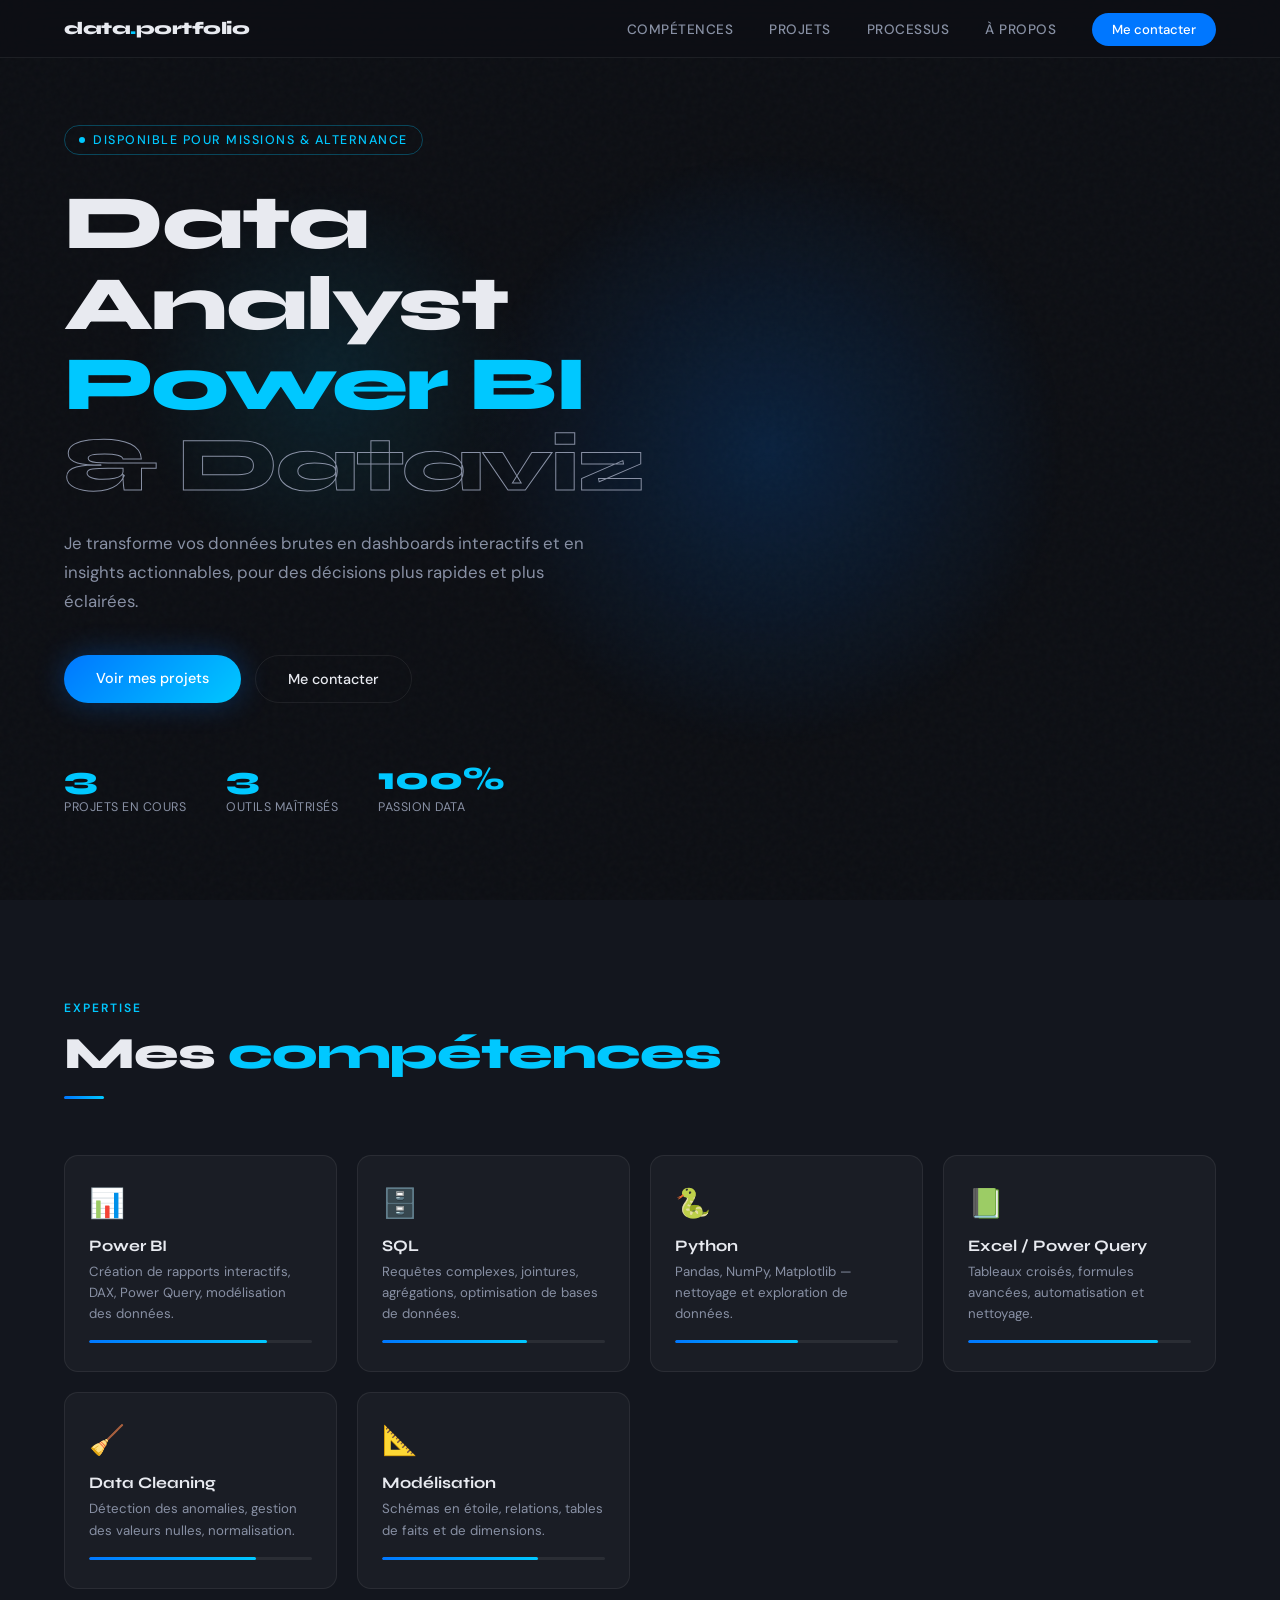
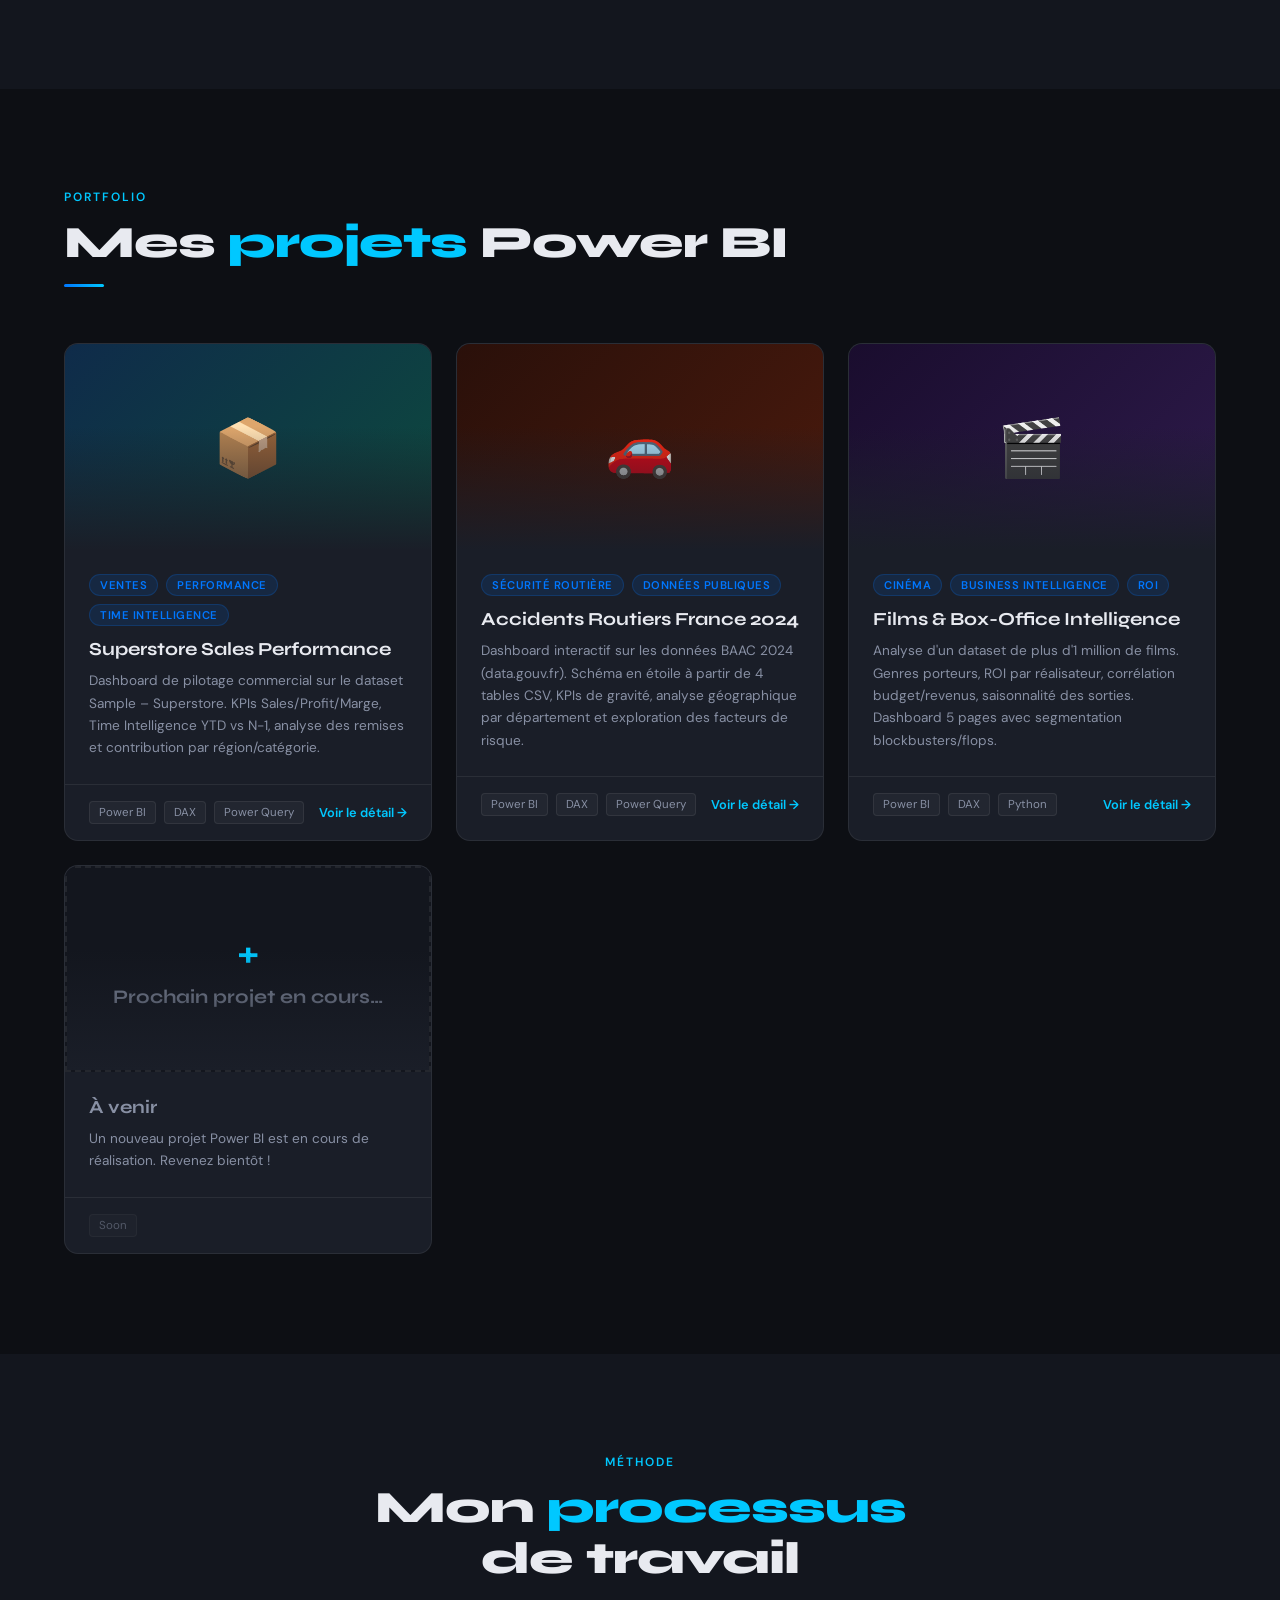
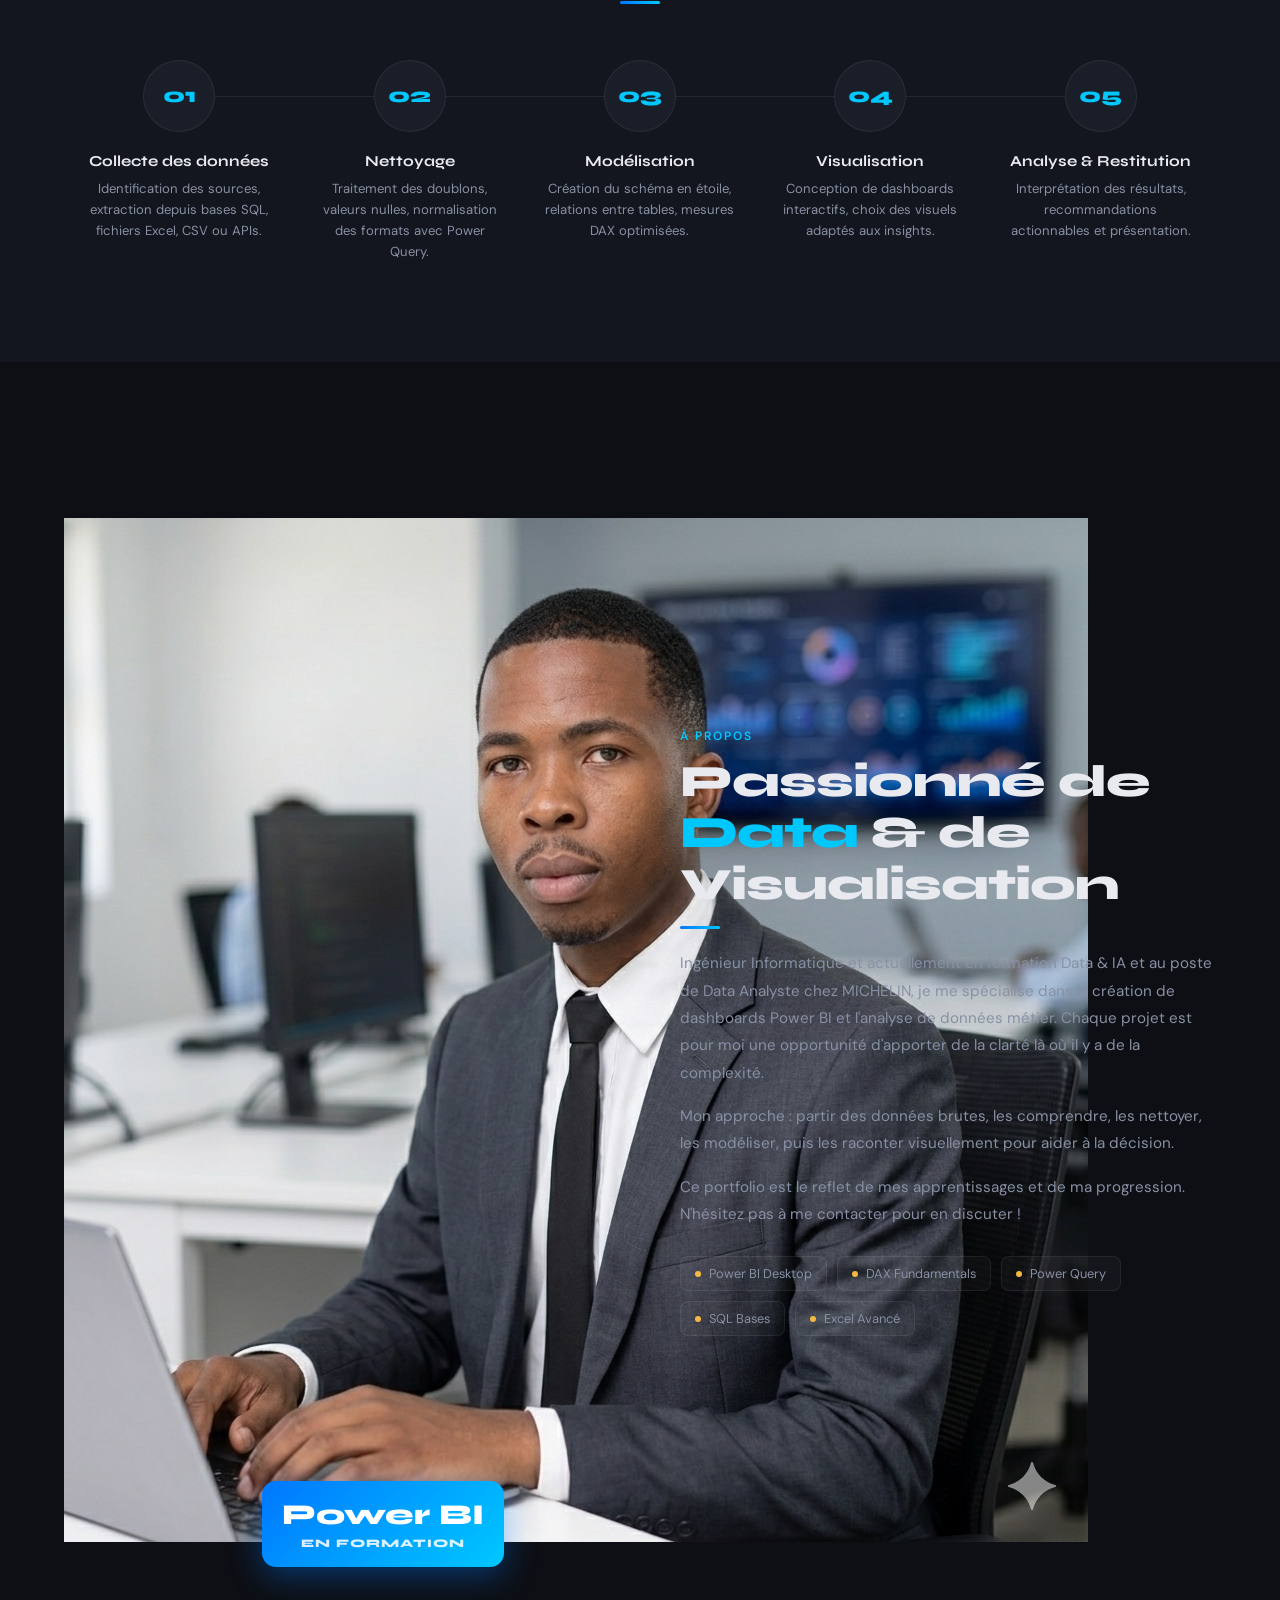
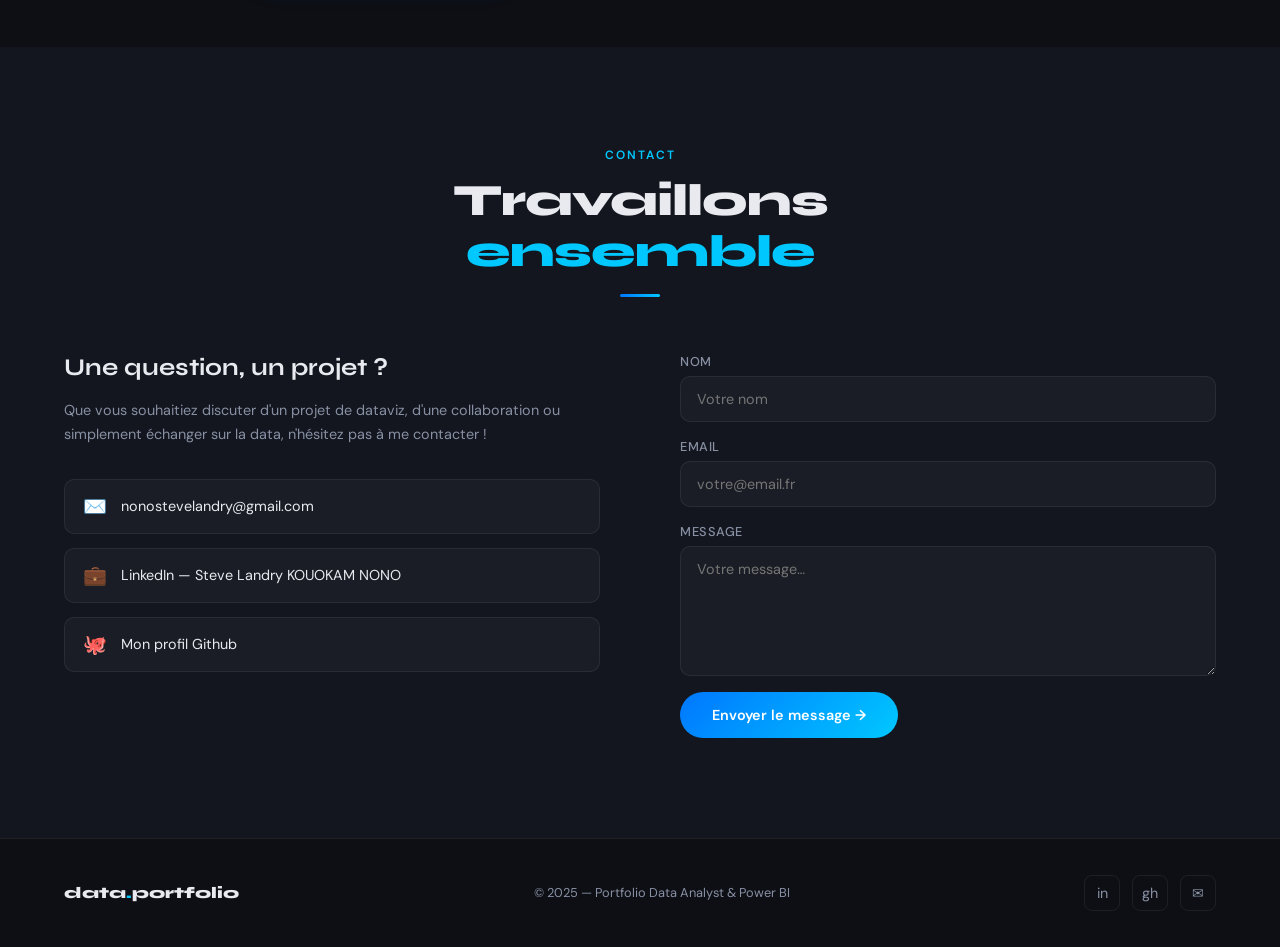
==== index.html @ d95bcf1c "Ajout d'une nouvelle image généré et modification du code pour insérer l'image" ====
<!DOCTYPE html>
<html lang="fr">
<head>
  <meta charset="UTF-8" />
  <meta name="viewport" content="width=device-width, initial-scale=1.0" />
  <title>Portfolio — Data Analyst & Power BI</title>
  <link href="https://fonts.googleapis.com/css2?family=Syne:wght@400;600;700;800&family=DM+Sans:ital,wght@0,300;0,400;0,500;1,300&display=swap" rel="stylesheet" />
  <style>
    :root {
      --bg:#0d0f14; --bg2:#13161e; --bg3:#1a1e28;
      --accent:#00c8ff; --accent2:#0077ff; --gold:#f5b942;
      --text:#e8eaf0; --muted:#8890a4;
      --border:rgba(255,255,255,0.07); --card-bg:rgba(255,255,255,0.03);
      --radius:14px; --font-head:'Syne',sans-serif; --font-body:'DM Sans',sans-serif;
    }
    *,*::before,*::after{box-sizing:border-box;margin:0;padding:0;}
    html{scroll-behavior:smooth;}
    body{font-family:var(--font-body);background:var(--bg);color:var(--text);min-height:100vh;overflow-x:hidden;}
    ::-webkit-scrollbar{width:6px;} ::-webkit-scrollbar-track{background:var(--bg);} ::-webkit-scrollbar-thumb{background:var(--accent2);border-radius:3px;}
    body::before{content:'';position:fixed;inset:0;z-index:0;background-image:url("data:image/svg+xml,%3Csvg viewBox='0 0 200 200' xmlns='http://www.w3.org/2000/svg'%3E%3Cfilter id='n'%3E%3CfeTurbulence type='fractalNoise' baseFrequency='0.85' numOctaves='4' stitchTiles='stitch'/%3E%3C/filter%3E%3Crect width='100%25' height='100%25' filter='url(%23n)' opacity='1'/%3E%3C/svg%3E");opacity:0.025;pointer-events:none;}

    nav{position:fixed;top:0;left:0;right:0;z-index:100;display:flex;align-items:center;justify-content:space-between;padding:18px 5vw;backdrop-filter:blur(20px);background:rgba(13,15,20,0.85);border-bottom:1px solid var(--border);}
    .nav-logo{font-family:var(--font-head);font-weight:800;font-size:1.1rem;letter-spacing:-0.5px;color:var(--text);text-decoration:none;}
    .nav-logo span{color:var(--accent);}
    .nav-links{display:flex;gap:36px;list-style:none;}
    .nav-links a{font-size:0.85rem;font-weight:500;letter-spacing:0.5px;color:var(--muted);text-decoration:none;text-transform:uppercase;transition:color .2s;position:relative;}
    .nav-links a::after{content:'';position:absolute;bottom:-4px;left:0;right:0;height:1px;background:var(--accent);transform:scaleX(0);transform-origin:left;transition:transform .25s;}
    .nav-links a:hover{color:var(--text);} .nav-links a:hover::after{transform:scaleX(1);}
    .nav-cta{background:var(--accent2);color:#fff !important;padding:8px 20px;border-radius:50px;font-size:0.82rem !important;font-weight:500 !important;text-transform:none !important;letter-spacing:0 !important;transition:opacity .2s !important;}
    .nav-cta:hover{opacity:0.85;} .nav-cta::after{display:none !important;}

    #accueil{min-height:100vh;display:flex;align-items:center;padding:100px 5vw 60px;position:relative;overflow:hidden;}
    .hero-glow{position:absolute;width:600px;height:600px;border-radius:50%;background:radial-gradient(circle,rgba(0,119,255,0.18) 0%,transparent 70%);top:50%;left:60%;transform:translate(-50%,-50%);pointer-events:none;}
    .hero-glow2{position:absolute;width:400px;height:400px;border-radius:50%;background:radial-gradient(circle,rgba(0,200,255,0.1) 0%,transparent 70%);top:20%;left:10%;pointer-events:none;}
    .hero-content{position:relative;z-index:1;max-width:680px;}
    .hero-tag{display:inline-flex;align-items:center;gap:8px;font-size:0.78rem;font-weight:500;letter-spacing:1.5px;text-transform:uppercase;color:var(--accent);border:1px solid rgba(0,200,255,0.3);padding:6px 14px;border-radius:50px;margin-bottom:28px;animation:fadeUp .6s ease both;}
    .hero-tag::before{content:'';width:6px;height:6px;background:var(--accent);border-radius:50%;animation:pulse 2s infinite;}
    @keyframes pulse{0%,100%{opacity:1;}50%{opacity:0.3;}}
    .hero-title{font-family:var(--font-head);font-size:clamp(2.8rem,6vw,5rem);font-weight:800;line-height:1.05;letter-spacing:-2px;animation:fadeUp .7s .1s ease both;}
    .hero-title .line2{color:var(--accent);}
    .hero-title .line3{-webkit-text-stroke:1px var(--muted);color:transparent;}
    .hero-sub{font-size:1.05rem;color:var(--muted);line-height:1.7;margin-top:24px;max-width:520px;animation:fadeUp .7s .2s ease both;}
    .hero-actions{display:flex;gap:14px;margin-top:40px;animation:fadeUp .7s .3s ease both;}
    .btn-primary{background:linear-gradient(135deg,var(--accent2),var(--accent));color:#fff;border:none;cursor:pointer;padding:14px 32px;border-radius:50px;font-family:var(--font-body);font-size:0.9rem;font-weight:500;text-decoration:none;transition:transform .2s,box-shadow .2s;box-shadow:0 0 30px rgba(0,119,255,0.3);}
    .btn-primary:hover{transform:translateY(-2px);box-shadow:0 0 40px rgba(0,119,255,0.5);}
    .btn-outline{border:1px solid var(--border);color:var(--text);padding:14px 32px;border-radius:50px;font-family:var(--font-body);font-size:0.9rem;font-weight:500;text-decoration:none;background:transparent;transition:border-color .2s,color .2s;}
    .btn-outline:hover{border-color:var(--accent);color:var(--accent);}
    .hero-stats{display:flex;gap:40px;margin-top:60px;animation:fadeUp .7s .4s ease both;}
    .stat-item{display:flex;flex-direction:column;}
    .stat-num{font-family:var(--font-head);font-size:2rem;font-weight:800;color:var(--accent);line-height:1;}
    .stat-label{font-size:0.78rem;color:var(--muted);margin-top:4px;text-transform:uppercase;letter-spacing:0.5px;}

    section{padding:100px 5vw;position:relative;z-index:1;}
    .section-label{font-size:0.75rem;font-weight:600;letter-spacing:2px;text-transform:uppercase;color:var(--accent);margin-bottom:12px;}
    .section-title{font-family:var(--font-head);font-size:clamp(1.8rem,3.5vw,2.8rem);font-weight:800;letter-spacing:-1px;line-height:1.15;}
    .section-title em{font-style:normal;color:var(--accent);}
    .section-sep{width:40px;height:3px;background:linear-gradient(to right,var(--accent2),var(--accent));border-radius:2px;margin-top:16px;}

    #competences{background:var(--bg2);}
    .skills-grid{display:grid;grid-template-columns:repeat(auto-fit,minmax(220px,1fr));gap:20px;margin-top:56px;}
    .skill-card{background:var(--card-bg);border:1px solid var(--border);border-radius:var(--radius);padding:28px 24px;transition:transform .25s,border-color .25s,box-shadow .25s;cursor:default;}
    .skill-card:hover{transform:translateY(-4px);border-color:rgba(0,200,255,0.3);box-shadow:0 8px 32px rgba(0,0,0,0.4);}
    .skill-icon{font-size:1.8rem;margin-bottom:14px;display:block;}
    .skill-name{font-family:var(--font-head);font-size:1rem;font-weight:700;margin-bottom:6px;}
    .skill-desc{font-size:0.83rem;color:var(--muted);line-height:1.6;}
    .skill-bar-wrap{height:3px;background:var(--border);border-radius:2px;margin-top:16px;overflow:hidden;}
    .skill-bar{height:100%;background:linear-gradient(to right,var(--accent2),var(--accent));border-radius:2px;}

    /* ── PROJETS ── */
    #projets{background:var(--bg);}
    .projects-header{display:flex;align-items:flex-end;justify-content:space-between;flex-wrap:wrap;gap:20px;margin-bottom:56px;}
    .projects-grid{display:grid;grid-template-columns:repeat(auto-fit,minmax(340px,1fr));gap:24px;}

    .project-card{background:var(--bg3);border:1px solid var(--border);border-radius:var(--radius);overflow:hidden;transition:transform .3s,box-shadow .3s,border-color .3s;text-decoration:none;color:var(--text);display:block;}
    .project-card:hover{transform:translateY(-6px);box-shadow:0 16px 48px rgba(0,0,0,0.5);border-color:rgba(0,200,255,0.25);}
    .project-thumb{aspect-ratio:16/9;display:flex;align-items:center;justify-content:center;font-size:3.5rem;position:relative;overflow:hidden;}
    .project-thumb::after{content:'';position:absolute;inset:0;background:linear-gradient(to bottom,transparent 40%,var(--bg3));}
    .project-thumb.ventes{background:linear-gradient(135deg,#0f2b4a,#0d4a3e);}
    .project-thumb.accidents{background:linear-gradient(135deg,#2a100a,#4a1a0d);}
    .project-thumb.films{background:linear-gradient(135deg,#1a0d2e,#2d1a4a);}
    .project-thumb.plus{background:var(--bg2);border:2px dashed var(--border);font-size:1.2rem;color:var(--muted);font-family:var(--font-head);font-weight:700;flex-direction:column;gap:8px;}
    .project-thumb.plus .plus-icon{font-size:2.5rem;color:var(--accent);}
    .project-body{padding:24px;}
    .project-tags{display:flex;gap:8px;flex-wrap:wrap;margin-bottom:12px;}
    .project-tag{font-size:0.7rem;font-weight:600;letter-spacing:0.5px;text-transform:uppercase;color:var(--accent2);background:rgba(0,119,255,0.12);border:1px solid rgba(0,119,255,0.2);padding:3px 10px;border-radius:50px;}
    .project-title{font-family:var(--font-head);font-size:1.15rem;font-weight:700;margin-bottom:10px;}
    .project-desc{font-size:0.85rem;color:var(--muted);line-height:1.65;}
    .project-footer{display:flex;align-items:center;justify-content:space-between;padding:16px 24px;border-top:1px solid var(--border);}
    .project-tools{display:flex;gap:8px;}
    .project-tool{font-size:0.72rem;color:var(--muted);background:rgba(255,255,255,0.04);border:1px solid var(--border);padding:3px 9px;border-radius:4px;}
    .project-cta{display:flex;align-items:center;gap:6px;font-size:0.8rem;font-weight:600;color:var(--accent);transition:gap .2s;}
    .project-card:hover .project-cta{gap:10px;}

    #processus{background:var(--bg2);}
    .process-steps{display:grid;grid-template-columns:repeat(auto-fit,minmax(200px,1fr));gap:0;margin-top:56px;position:relative;}
    .process-steps::before{content:'';position:absolute;top:36px;left:10%;right:10%;height:1px;background:var(--border);z-index:0;}
    .step{display:flex;flex-direction:column;align-items:center;text-align:center;padding:0 20px;position:relative;z-index:1;}
    .step-num{width:72px;height:72px;border-radius:50%;background:var(--bg3);border:1px solid var(--border);display:flex;align-items:center;justify-content:center;font-family:var(--font-head);font-size:1.3rem;font-weight:800;color:var(--accent);margin-bottom:20px;transition:background .3s,border-color .3s;}
    .step:hover .step-num{background:linear-gradient(135deg,var(--accent2),var(--accent));color:#fff;border-color:transparent;}
    .step-title{font-family:var(--font-head);font-size:0.95rem;font-weight:700;margin-bottom:8px;}
    .step-desc{font-size:0.82rem;color:var(--muted);line-height:1.6;}

    #apropos{background:var(--bg);}
    .about-grid{display:grid;grid-template-columns:1fr 1fr;gap:80px;align-items:center;margin-top:56px;}
    .about-visual{position:relative;aspect-ratio:1;max-width:420px;}
    .about-img-placeholder{width:100%;height:100%;border-radius:var(--radius);background:var(--bg3);border:1px solid var(--border);display:flex;align-items:center;justify-content:center;font-size:5rem;}
    .about-badge{position:absolute;bottom:-20px;right:-20px;background:linear-gradient(135deg,var(--accent2),var(--accent));border-radius:var(--radius);padding:16px 20px;font-family:var(--font-head);font-weight:800;text-align:center;color:#fff;box-shadow:0 8px 32px rgba(0,119,255,0.4);}
    .about-badge .big{font-size:1.8rem;display:block;}
    .about-badge .small{font-size:0.72rem;text-transform:uppercase;letter-spacing:1px;opacity:0.85;}
    .about-text p{color:var(--muted);font-size:0.95rem;line-height:1.8;margin-bottom:16px;}
    .about-text p:first-child{color:var(--text);}
    .certs{display:flex;flex-wrap:wrap;gap:10px;margin-top:28px;}
    .cert{display:flex;align-items:center;gap:8px;background:var(--card-bg);border:1px solid var(--border);border-radius:8px;padding:8px 14px;font-size:0.8rem;color:var(--muted);}
    .cert-dot{width:6px;height:6px;background:var(--gold);border-radius:50%;flex-shrink:0;}

    #contact{background:var(--bg2);}
    .contact-wrap{display:grid;grid-template-columns:1fr 1fr;gap:80px;margin-top:56px;align-items:start;}
    .contact-info h3{font-family:var(--font-head);font-size:1.5rem;font-weight:700;margin-bottom:16px;}
    .contact-info p{color:var(--muted);font-size:0.9rem;line-height:1.7;margin-bottom:32px;}
    .contact-links{display:flex;flex-direction:column;gap:14px;}
    .contact-link{display:flex;align-items:center;gap:14px;color:var(--text);text-decoration:none;font-size:0.9rem;padding:14px 18px;border:1px solid var(--border);border-radius:10px;background:var(--card-bg);transition:border-color .2s,color .2s;}
    .contact-link:hover{border-color:var(--accent);color:var(--accent);}
    .contact-link-icon{font-size:1.2rem;}
    .contact-form{display:flex;flex-direction:column;gap:16px;}
    .form-group{display:flex;flex-direction:column;gap:6px;}
    .form-label{font-size:0.8rem;font-weight:500;color:var(--muted);text-transform:uppercase;letter-spacing:0.5px;}
    .form-input,.form-textarea{background:var(--card-bg);border:1px solid var(--border);border-radius:10px;padding:13px 16px;color:var(--text);font-family:var(--font-body);font-size:0.9rem;transition:border-color .2s;outline:none;}
    .form-input:focus,.form-textarea:focus{border-color:var(--accent);}
    .form-textarea{resize:vertical;min-height:130px;}
    .form-submit{background:linear-gradient(135deg,var(--accent2),var(--accent));color:#fff;border:none;cursor:pointer;padding:14px 32px;border-radius:50px;font-family:var(--font-body);font-size:0.9rem;font-weight:600;transition:opacity .2s,transform .2s;align-self:flex-start;}
    .form-submit:hover{opacity:0.85;transform:translateY(-2px);}

    footer{background:var(--bg);border-top:1px solid var(--border);padding:36px 5vw;display:flex;align-items:center;justify-content:space-between;flex-wrap:wrap;gap:16px;position:relative;z-index:1;}
    .footer-logo{font-family:var(--font-head);font-weight:800;font-size:1rem;color:var(--text);text-decoration:none;}
    .footer-logo span{color:var(--accent);}
    .footer-copy{font-size:0.8rem;color:var(--muted);}
    .footer-socials{display:flex;gap:12px;}
    .social-btn{width:36px;height:36px;border:1px solid var(--border);border-radius:8px;display:flex;align-items:center;justify-content:center;font-size:0.9rem;text-decoration:none;color:var(--muted);transition:border-color .2s,color .2s;}
    .social-btn:hover{border-color:var(--accent);color:var(--accent);}

    @keyframes fadeUp{from{opacity:0;transform:translateY(24px);}to{opacity:1;transform:translateY(0);}}
    .fade-up{opacity:0;transform:translateY(30px);transition:opacity .6s ease,transform .6s ease;}
    .fade-up.visible{opacity:1;transform:translateY(0);}

    @media(max-width:768px){.nav-links{display:none;}.about-grid,.contact-wrap{grid-template-columns:1fr;gap:40px;}.about-badge{bottom:-16px;right:0;}.hero-stats{gap:24px;}.process-steps::before{display:none;}}
  </style>
</head>
<body>

  <nav>
    <a href="#accueil" class="nav-logo">data<span>.</span>portfolio</a>
    <ul class="nav-links">
      <li><a href="#competences">Compétences</a></li>
      <li><a href="#projets">Projets</a></li>
      <li><a href="#processus">Processus</a></li>
      <li><a href="#apropos">À propos</a></li>
      <li><a href="#contact" class="nav-cta">Me contacter</a></li>
    </ul>
  </nav>

  <!-- HERO -->
  <section id="accueil">
    <div class="hero-glow"></div>
    <div class="hero-glow2"></div>
    <div class="hero-content">
      <div class="hero-tag">Disponible pour missions & alternance</div>
      <h1 class="hero-title">
        Data Analyst<br>
        <span class="line2">Power BI</span><br>
        <span class="line3">&amp; Dataviz</span>
      </h1>
      <p class="hero-sub">Je transforme vos données brutes en dashboards interactifs et en insights actionnables, pour des décisions plus rapides et plus éclairées.</p>
      <div class="hero-actions">
        <a href="#projets" class="btn-primary">Voir mes projets</a>
        <a href="#contact" class="btn-outline">Me contacter</a>
      </div>
      <div class="hero-stats">
        <div class="stat-item"><span class="stat-num">3</span><span class="stat-label">Projets en cours</span></div>
        <div class="stat-item"><span class="stat-num">3</span><span class="stat-label">Outils maîtrisés</span></div>
        <div class="stat-item"><span class="stat-num">100%</span><span class="stat-label">Passion data</span></div>
      </div>
    </div>
  </section>

  <!-- COMPÉTENCES -->
  <section id="competences">
    <div class="section-label">Expertise</div>
    <h2 class="section-title">Mes <em>compétences</em></h2>
    <div class="section-sep"></div>
    <div class="skills-grid">
      <div class="skill-card fade-up"><span class="skill-icon">📊</span><div class="skill-name">Power BI</div><p class="skill-desc">Création de rapports interactifs, DAX, Power Query, modélisation des données.</p><div class="skill-bar-wrap"><div class="skill-bar" style="width:80%"></div></div></div>
      <div class="skill-card fade-up"><span class="skill-icon">🗄️</span><div class="skill-name">SQL</div><p class="skill-desc">Requêtes complexes, jointures, agrégations, optimisation de bases de données.</p><div class="skill-bar-wrap"><div class="skill-bar" style="width:65%"></div></div></div>
      <div class="skill-card fade-up"><span class="skill-icon">🐍</span><div class="skill-name">Python</div><p class="skill-desc">Pandas, NumPy, Matplotlib — nettoyage et exploration de données.</p><div class="skill-bar-wrap"><div class="skill-bar" style="width:55%"></div></div></div>
      <div class="skill-card fade-up"><span class="skill-icon">📗</span><div class="skill-name">Excel / Power Query</div><p class="skill-desc">Tableaux croisés, formules avancées, automatisation et nettoyage.</p><div class="skill-bar-wrap"><div class="skill-bar" style="width:85%"></div></div></div>
      <div class="skill-card fade-up"><span class="skill-icon">🧹</span><div class="skill-name">Data Cleaning</div><p class="skill-desc">Détection des anomalies, gestion des valeurs nulles, normalisation.</p><div class="skill-bar-wrap"><div class="skill-bar" style="width:75%"></div></div></div>
      <div class="skill-card fade-up"><span class="skill-icon">📐</span><div class="skill-name">Modélisation</div><p class="skill-desc">Schémas en étoile, relations, tables de faits et de dimensions.</p><div class="skill-bar-wrap"><div class="skill-bar" style="width:70%"></div></div></div>
    </div>
  </section>

  <!-- PROJETS -->
  <section id="projets">
    <div class="projects-header">
      <div>
        <div class="section-label">Portfolio</div>
        <h2 class="section-title">Mes <em>projets</em> Power BI</h2>
        <div class="section-sep"></div>
      </div>
    </div>
    <div class="projects-grid">

      <!-- Projet 1 — Superstore -->
      <a href="projet-superstore.html" class="project-card fade-up">
        <div class="project-thumb ventes">📦</div>
        <div class="project-body">
          <div class="project-tags"><span class="project-tag">Ventes</span><span class="project-tag">Performance</span><span class="project-tag">Time Intelligence</span></div>
          <div class="project-title">Superstore Sales Performance</div>
          <p class="project-desc">Dashboard de pilotage commercial sur le dataset Sample – Superstore. KPIs Sales/Profit/Marge, Time Intelligence YTD vs N-1, analyse des remises et contribution par région/catégorie.</p>
        </div>
        <div class="project-footer">
          <div class="project-tools"><span class="project-tool">Power BI</span><span class="project-tool">DAX</span><span class="project-tool">Power Query</span></div>
          <span class="project-cta">Voir le détail →</span>
        </div>
      </a>

      <!-- Projet 2 — Accidents -->
      <a href="projet-accidents.html" class="project-card fade-up">
        <div class="project-thumb accidents">🚗</div>
        <div class="project-body">
          <div class="project-tags"><span class="project-tag">Sécurité Routière</span><span class="project-tag">Données Publiques</span></div>
          <div class="project-title">Accidents Routiers France 2024</div>
          <p class="project-desc">Dashboard interactif sur les données BAAC 2024 (data.gouv.fr). Schéma en étoile à partir de 4 tables CSV, KPIs de gravité, analyse géographique par département et exploration des facteurs de risque.</p>
        </div>
        <div class="project-footer">
          <div class="project-tools"><span class="project-tool">Power BI</span><span class="project-tool">DAX</span><span class="project-tool">Power Query</span></div>
          <span class="project-cta">Voir le détail →</span>
        </div>
      </a>

      <!-- Projet 3 — Films -->
      <a href="projet-films.html" class="project-card fade-up">
        <div class="project-thumb films">🎬</div>
        <div class="project-body">
          <div class="project-tags"><span class="project-tag">Cinéma</span><span class="project-tag">Business Intelligence</span><span class="project-tag">ROI</span></div>
          <div class="project-title">Films & Box-Office Intelligence</div>
          <p class="project-desc">Analyse d'un dataset de plus d'1 million de films. Genres porteurs, ROI par réalisateur, corrélation budget/revenus, saisonnalité des sorties. Dashboard 5 pages avec segmentation blockbusters/flops.</p>
        </div>
        <div class="project-footer">
          <div class="project-tools"><span class="project-tool">Power BI</span><span class="project-tool">DAX</span><span class="project-tool">Python</span></div>
          <span class="project-cta">Voir le détail →</span>
        </div>
      </a>

      <!-- Placeholder -->
      <div class="project-card fade-up" style="cursor:default;pointer-events:none;">
        <div class="project-thumb plus"><span class="plus-icon">+</span>Prochain projet en cours…</div>
        <div class="project-body">
          <div class="project-title" style="color:var(--muted)">À venir</div>
          <p class="project-desc">Un nouveau projet Power BI est en cours de réalisation. Revenez bientôt !</p>
        </div>
        <div class="project-footer">
          <div class="project-tools"><span class="project-tool" style="opacity:.5">Soon</span></div>
        </div>
      </div>

    </div>
  </section>

  <!-- PROCESSUS -->
  <section id="processus">
    <div style="text-align:center;max-width:600px;margin:0 auto;">
      <div class="section-label">Méthode</div>
      <h2 class="section-title">Mon <em>processus</em> de travail</h2>
      <div class="section-sep" style="margin:16px auto 0;"></div>
    </div>
    <div class="process-steps">
      <div class="step fade-up"><div class="step-num">01</div><div class="step-title">Collecte des données</div><p class="step-desc">Identification des sources, extraction depuis bases SQL, fichiers Excel, CSV ou APIs.</p></div>
      <div class="step fade-up"><div class="step-num">02</div><div class="step-title">Nettoyage</div><p class="step-desc">Traitement des doublons, valeurs nulles, normalisation des formats avec Power Query.</p></div>
      <div class="step fade-up"><div class="step-num">03</div><div class="step-title">Modélisation</div><p class="step-desc">Création du schéma en étoile, relations entre tables, mesures DAX optimisées.</p></div>
      <div class="step fade-up"><div class="step-num">04</div><div class="step-title">Visualisation</div><p class="step-desc">Conception de dashboards interactifs, choix des visuels adaptés aux insights.</p></div>
      <div class="step fade-up"><div class="step-num">05</div><div class="step-title">Analyse & Restitution</div><p class="step-desc">Interprétation des résultats, recommandations actionnables et présentation.</p></div>
    </div>
  </section>

  <!-- À PROPOS -->
  <section id="apropos">
    <div class="about-grid">
      <div class="about-visual fade-up">
        <!--div class="about-img-placeholder">🧑‍💻</div-->
        <img src="Gemini_Generated_Image_r4et1zr4et1zr4et.png">
        <div class="about-badge"><span class="big">Power BI</span><span class="small">En formation</span></div>
      </div>
      <div class="about-text fade-up">
        <div class="section-label">À propos</div>
        <h2 class="section-title">Passionné de <em>Data</em> &amp; de Visualisation</h2>
        <div class="section-sep"></div>
        <br>
        <p>Ingénieur Informatique et actuellement en formation Data & IA et au poste de Data Analyste chez MICHELIN, je me spécialise dans la création de dashboards Power BI et l'analyse de données métier. Chaque projet est pour moi une opportunité d'apporter de la clarté là où il y a de la complexité.</p>
        <p>Mon approche : partir des données brutes, les comprendre, les nettoyer, les modéliser, puis les raconter visuellement pour aider à la décision.</p>
        <p>Ce portfolio est le reflet de mes apprentissages et de ma progression. N'hésitez pas à me contacter pour en discuter !</p>
        <div class="certs">
          <div class="cert"><span class="cert-dot"></span>Power BI Desktop</div>
          <div class="cert"><span class="cert-dot"></span>DAX Fundamentals</div>
          <div class="cert"><span class="cert-dot"></span>Power Query</div>
          <div class="cert"><span class="cert-dot"></span>SQL Bases</div>
          <div class="cert"><span class="cert-dot"></span>Excel Avancé</div>
        </div>
      </div>
    </div>
  </section>

  <!-- CONTACT -->
  <section id="contact">
    <div style="text-align:center;max-width:560px;margin:0 auto 0;">
      <div class="section-label">Contact</div>
      <h2 class="section-title">Travaillons <em>ensemble</em></h2>
      <div class="section-sep" style="margin:16px auto 0;"></div>
    </div>
    <div class="contact-wrap">
      <div class="contact-info fade-up">
        <h3>Une question, un projet ?</h3>
        <p>Que vous souhaitiez discuter d'un projet de dataviz, d'une collaboration ou simplement échanger sur la data, n'hésitez pas à me contacter !</p>
        <div class="contact-links">
          <a href="mailto:nonostevelandry@gmail.com" class="contact-link"><span class="contact-link-icon">✉️</span>nonostevelandry@gmail.com</a>
          <a href="https://www.linkedin.com/in/steve-landry-kouokam-nono-18b175291/" target="_blank" class="contact-link"><span class="contact-link-icon">💼</span>LinkedIn — Steve Landry KOUOKAM NONO</a>
          <a href="https://github.com/Steve-Landry-NONO" target="_blank" class="contact-link"><span class="contact-link-icon">🐙</span>Mon profil Github</a>
        </div>
      </div>
      <div class="fade-up">
        <form class="contact-form" onsubmit="handleSubmit(event)">
          <div class="form-group"><label class="form-label">Nom</label><input class="form-input" type="text" placeholder="Votre nom" required /></div>
          <div class="form-group"><label class="form-label">Email</label><input class="form-input" type="email" placeholder="votre@email.fr" required /></div>
          <div class="form-group"><label class="form-label">Message</label><textarea class="form-textarea" placeholder="Votre message…" required></textarea></div>
          <button type="submit" class="form-submit">Envoyer le message →</button>
        </form>
      </div>
    </div>
  </section>

  <footer>
    <a href="#accueil" class="footer-logo">data<span>.</span>portfolio</a>
    <p class="footer-copy">© 2025 — Portfolio Data Analyst & Power BI</p>
    <div class="footer-socials">
      <a href="https://www.linkedin.com/in/steve-landry-kouokam-nono-18b175291/" target="_blank" class="social-btn">in</a>
      <a href="https://github.com/Steve-Landry-NONO" target="_blank" class="social-btn">gh</a>
      <a href="mailto:nonostevelandry@gmail.com" class="social-btn">✉</a>
    </div>
  </footer>

  <script>
    const fadeEls = document.querySelectorAll('.fade-up');
    const observer = new IntersectionObserver((entries) => {
      entries.forEach((e,i) => { if(e.isIntersecting){ setTimeout(()=>e.target.classList.add('visible'),i*80); observer.unobserve(e.target); } });
    }, {threshold:0.12});
    fadeEls.forEach(el => observer.observe(el));

    function handleSubmit(e) {
      e.preventDefault();
      const btn = e.target.querySelector('.form-submit');
      btn.textContent = 'Message envoyé ✓';
      btn.style.background = 'linear-gradient(135deg,#0d7a4a,#0fa86a)';
      setTimeout(() => { btn.textContent = 'Envoyer le message →'; btn.style.background = ''; e.target.reset(); }, 3000);
    }

    const sections = document.querySelectorAll('section[id]');
    const links = document.querySelectorAll('.nav-links a');
    window.addEventListener('scroll', () => {
      let current = '';
      sections.forEach(s => { if(window.scrollY >= s.offsetTop - 120) current = s.id; });
      links.forEach(a => { a.style.color = a.getAttribute('href') === `#${current}` ? 'var(--text)' : ''; });
    });
  </script>
</body>
</html>
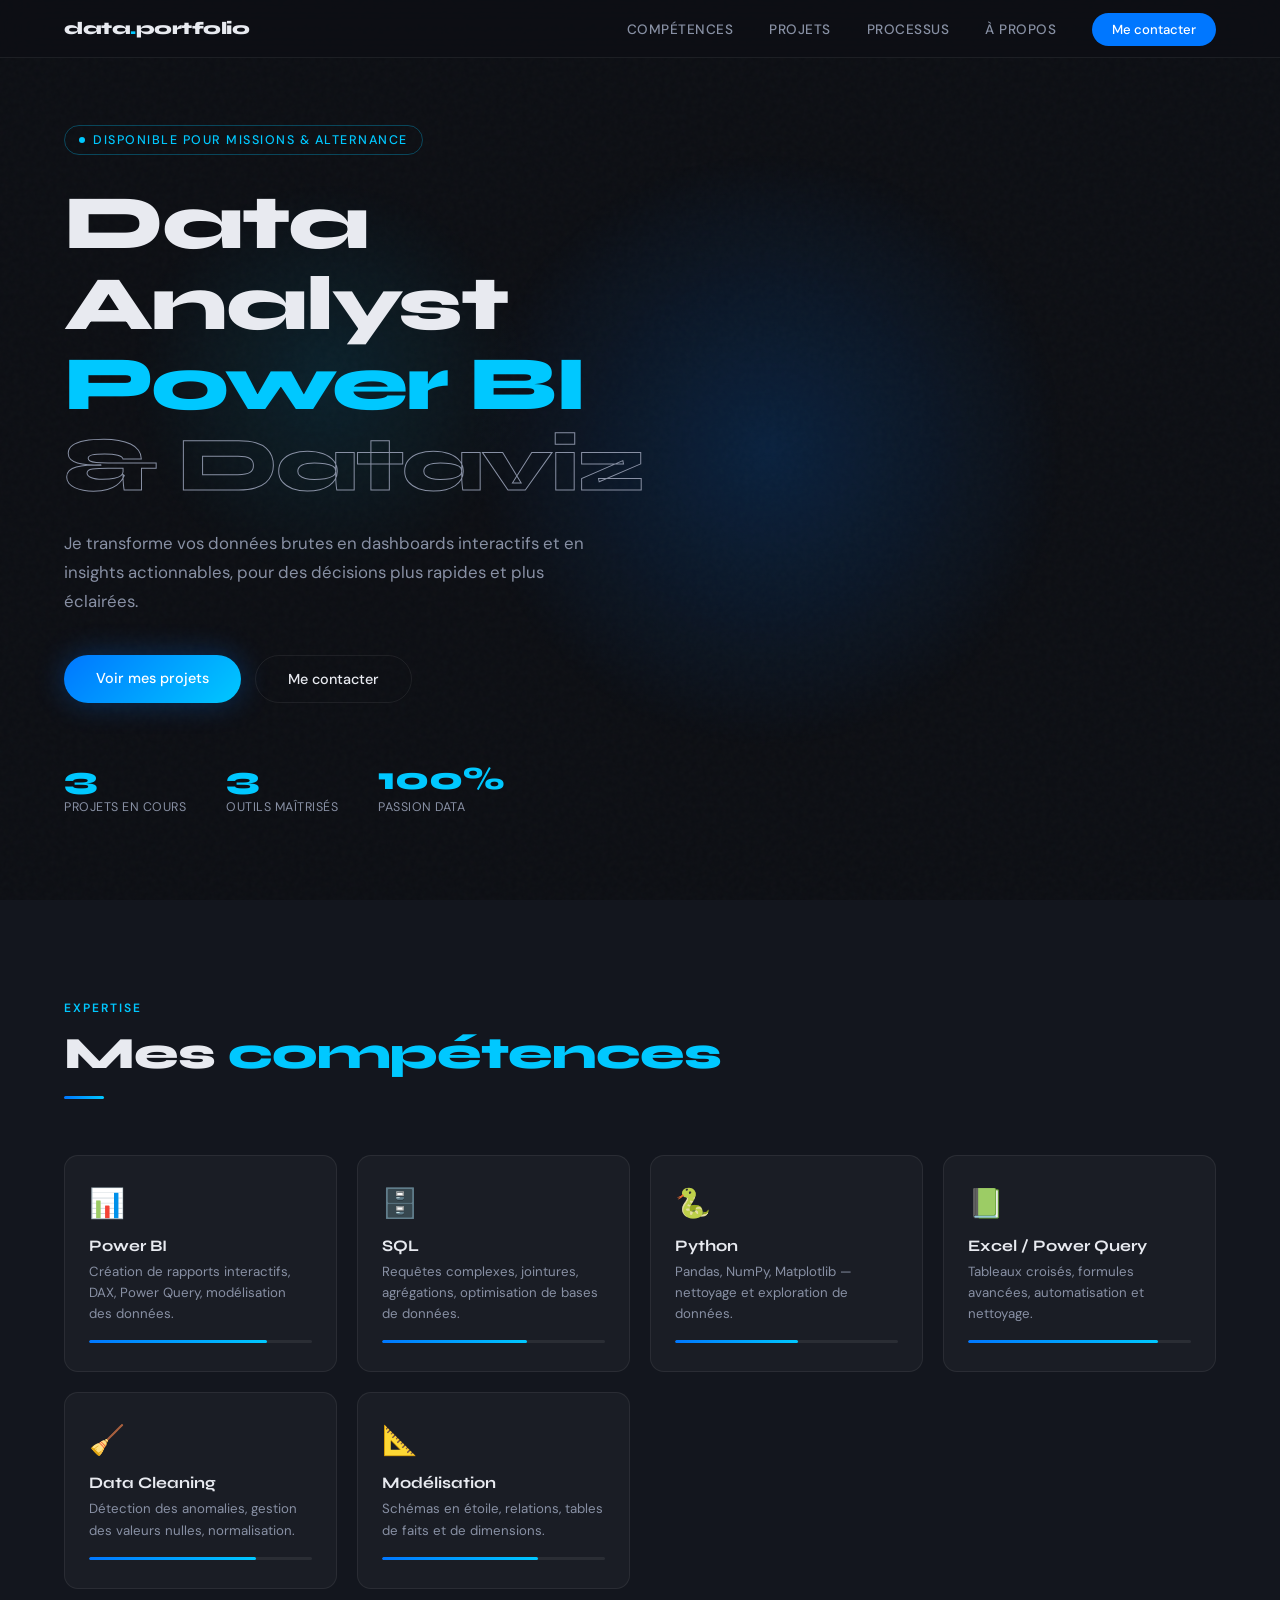
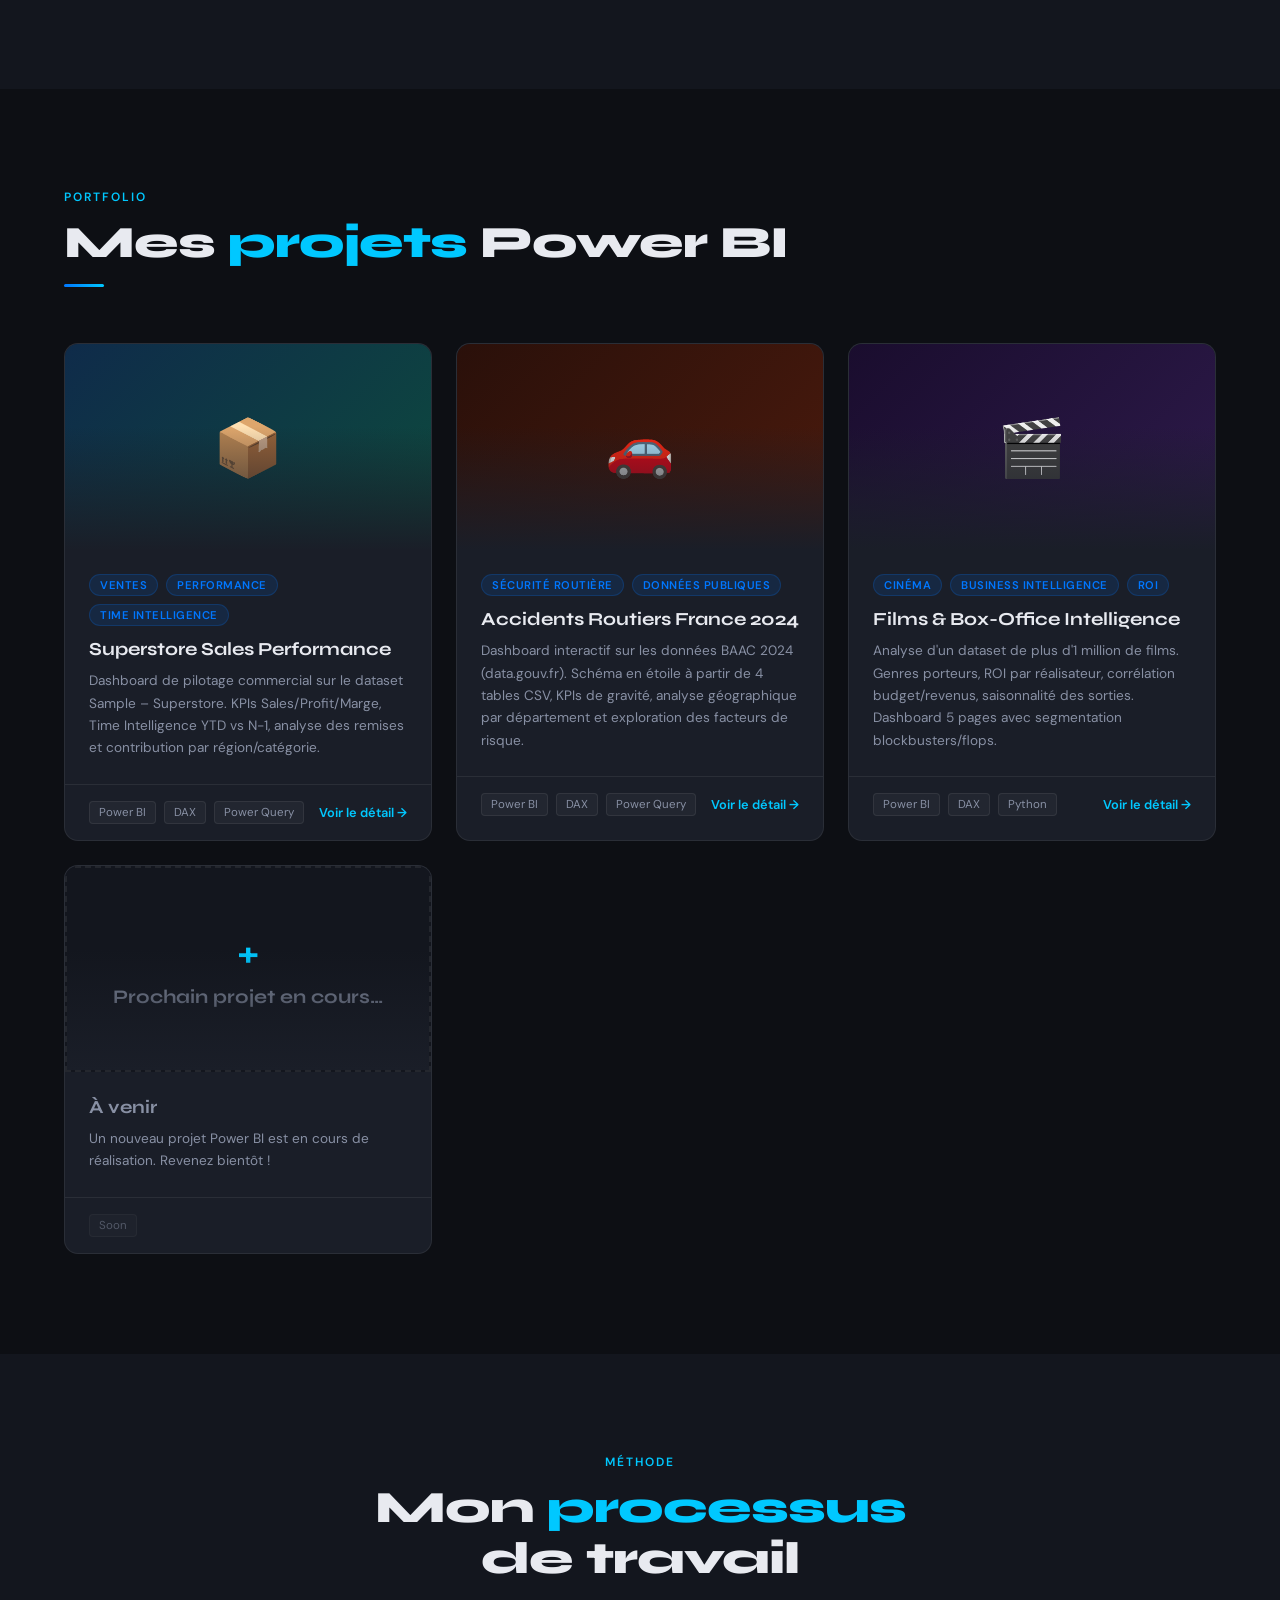
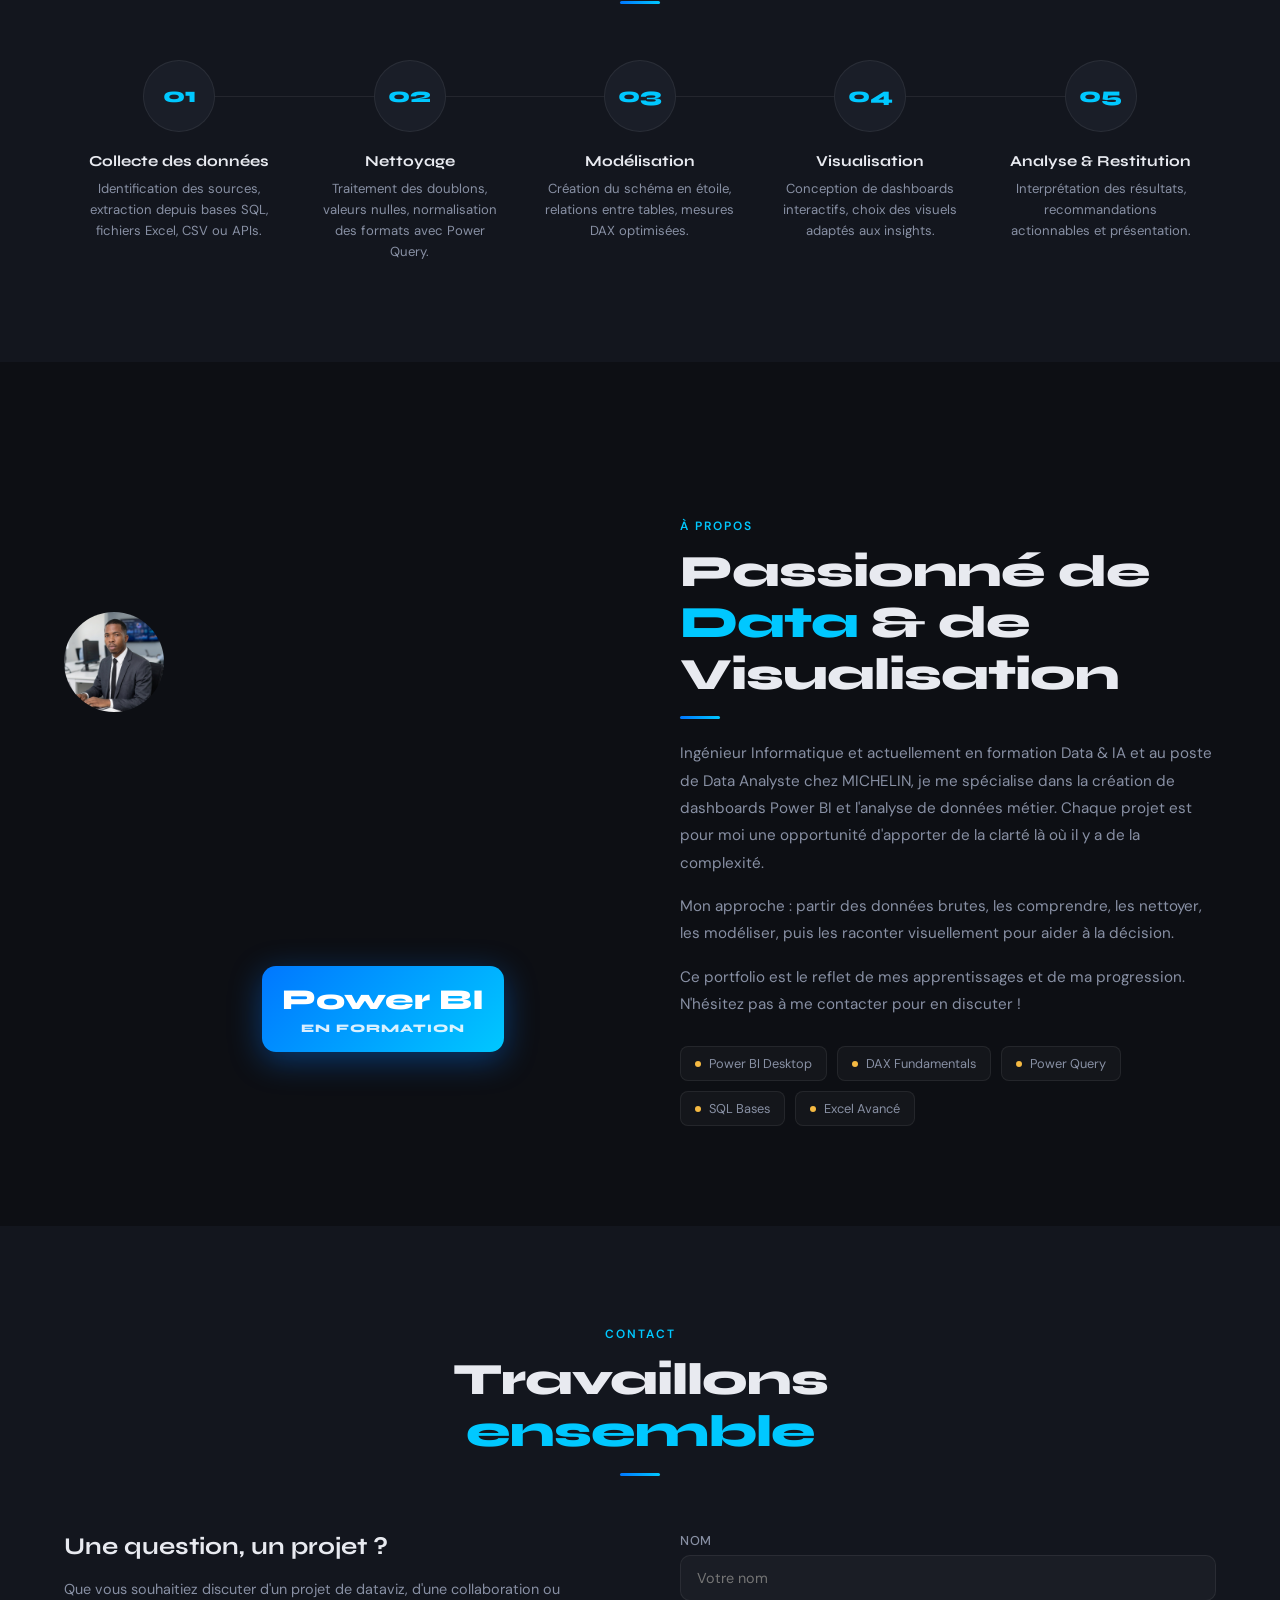
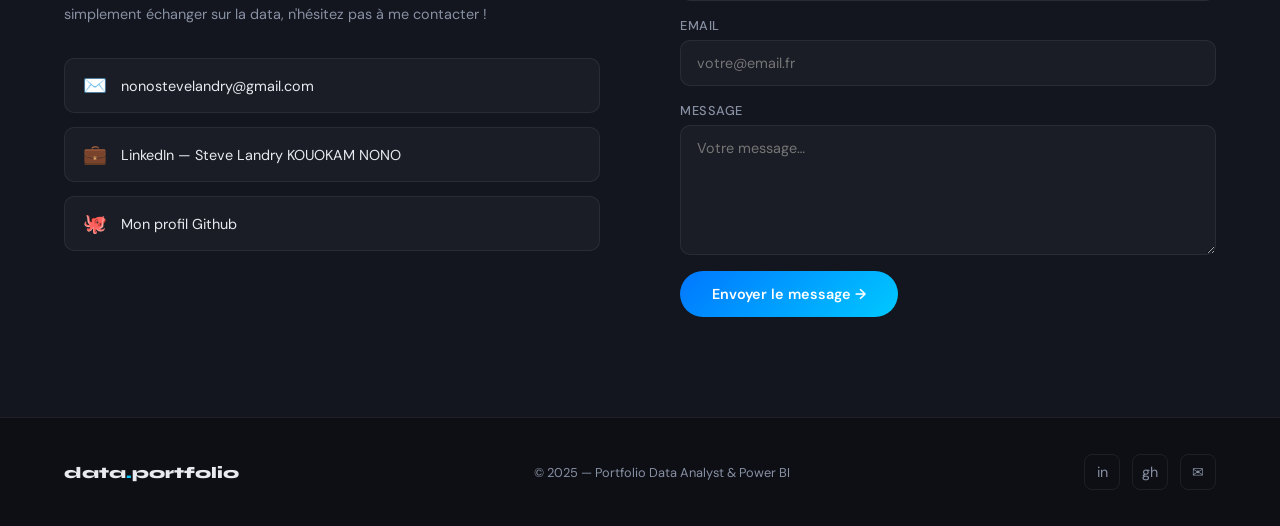
==== commit dcd4b9bc: "Changes for visual" ====
--- a/index.html
+++ b/index.html
@@ -13,6 +13,14 @@
       --border:rgba(255,255,255,0.07); --card-bg:rgba(255,255,255,0.03);
       --radius:14px; --font-head:'Syne',sans-serif; --font-body:'DM Sans',sans-serif;
     }
+
+/* Règle pour réduire la taille de l'image */
+        .about-visual img {
+            width: 100px; /* Taille souhaitée pour l'image */
+            height: 100px; /* Taille souhaitée pour l'image */
+            border-radius: 50%; /* Optionnel : pour un rendu circulaire */
+            object-fit: cover; /* Optionnel : pour que l'image couvre la zone sans déformation */
+        }    
     *,*::before,*::after{box-sizing:border-box;margin:0;padding:0;}
     html{scroll-behavior:smooth;}
     body{font-family:var(--font-body);background:var(--bg);color:var(--text);min-height:100vh;overflow-x:hidden;}
@@ -286,7 +294,7 @@
     <div class="about-grid">
       <div class="about-visual fade-up">
         <!--div class="about-img-placeholder">🧑‍💻</div-->
-        <img src="Gemini_Generated_Image_r4et1zr4et1zr4et.png">
+        <img src="Gemini_Generated_Image_r4et1zr4et1zr4et.png" alt="Photo de profil">
         <div class="about-badge"><span class="big">Power BI</span><span class="small">En formation</span></div>
       </div>
       <div class="about-text fade-up">
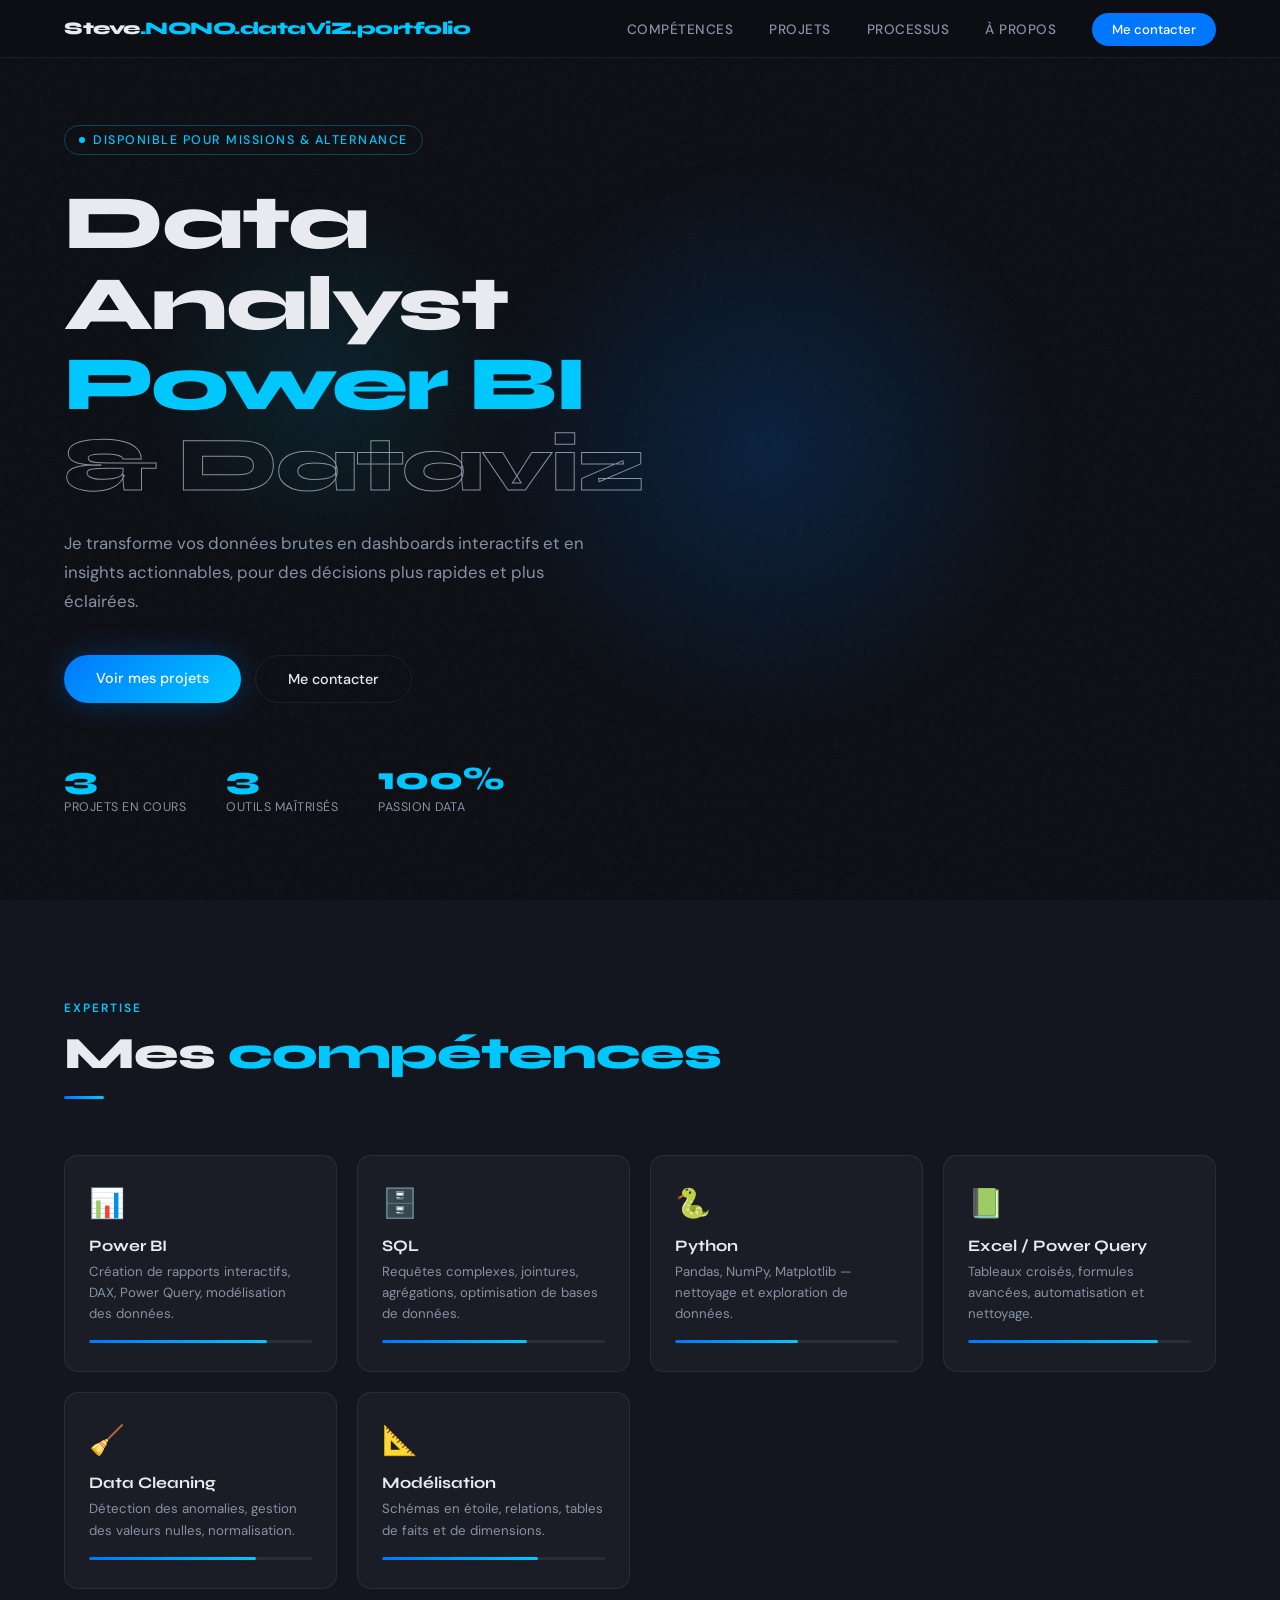
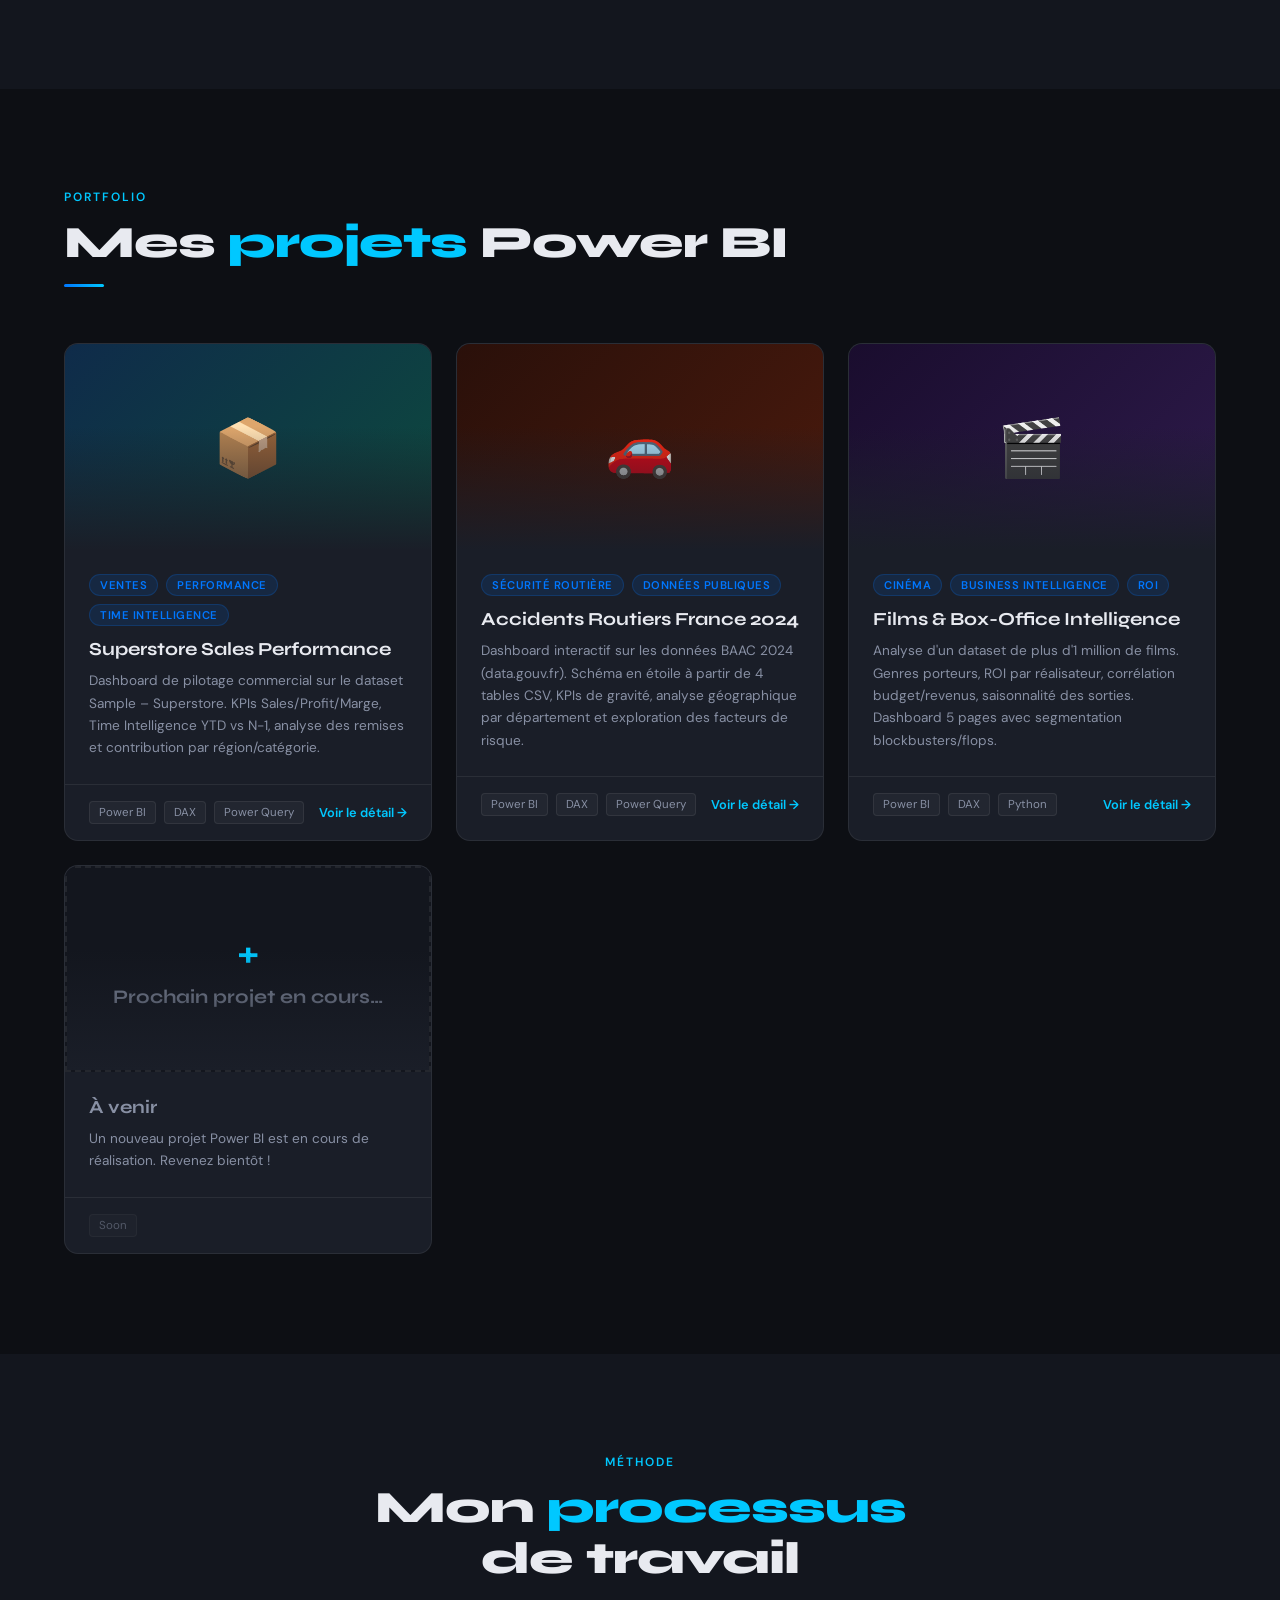
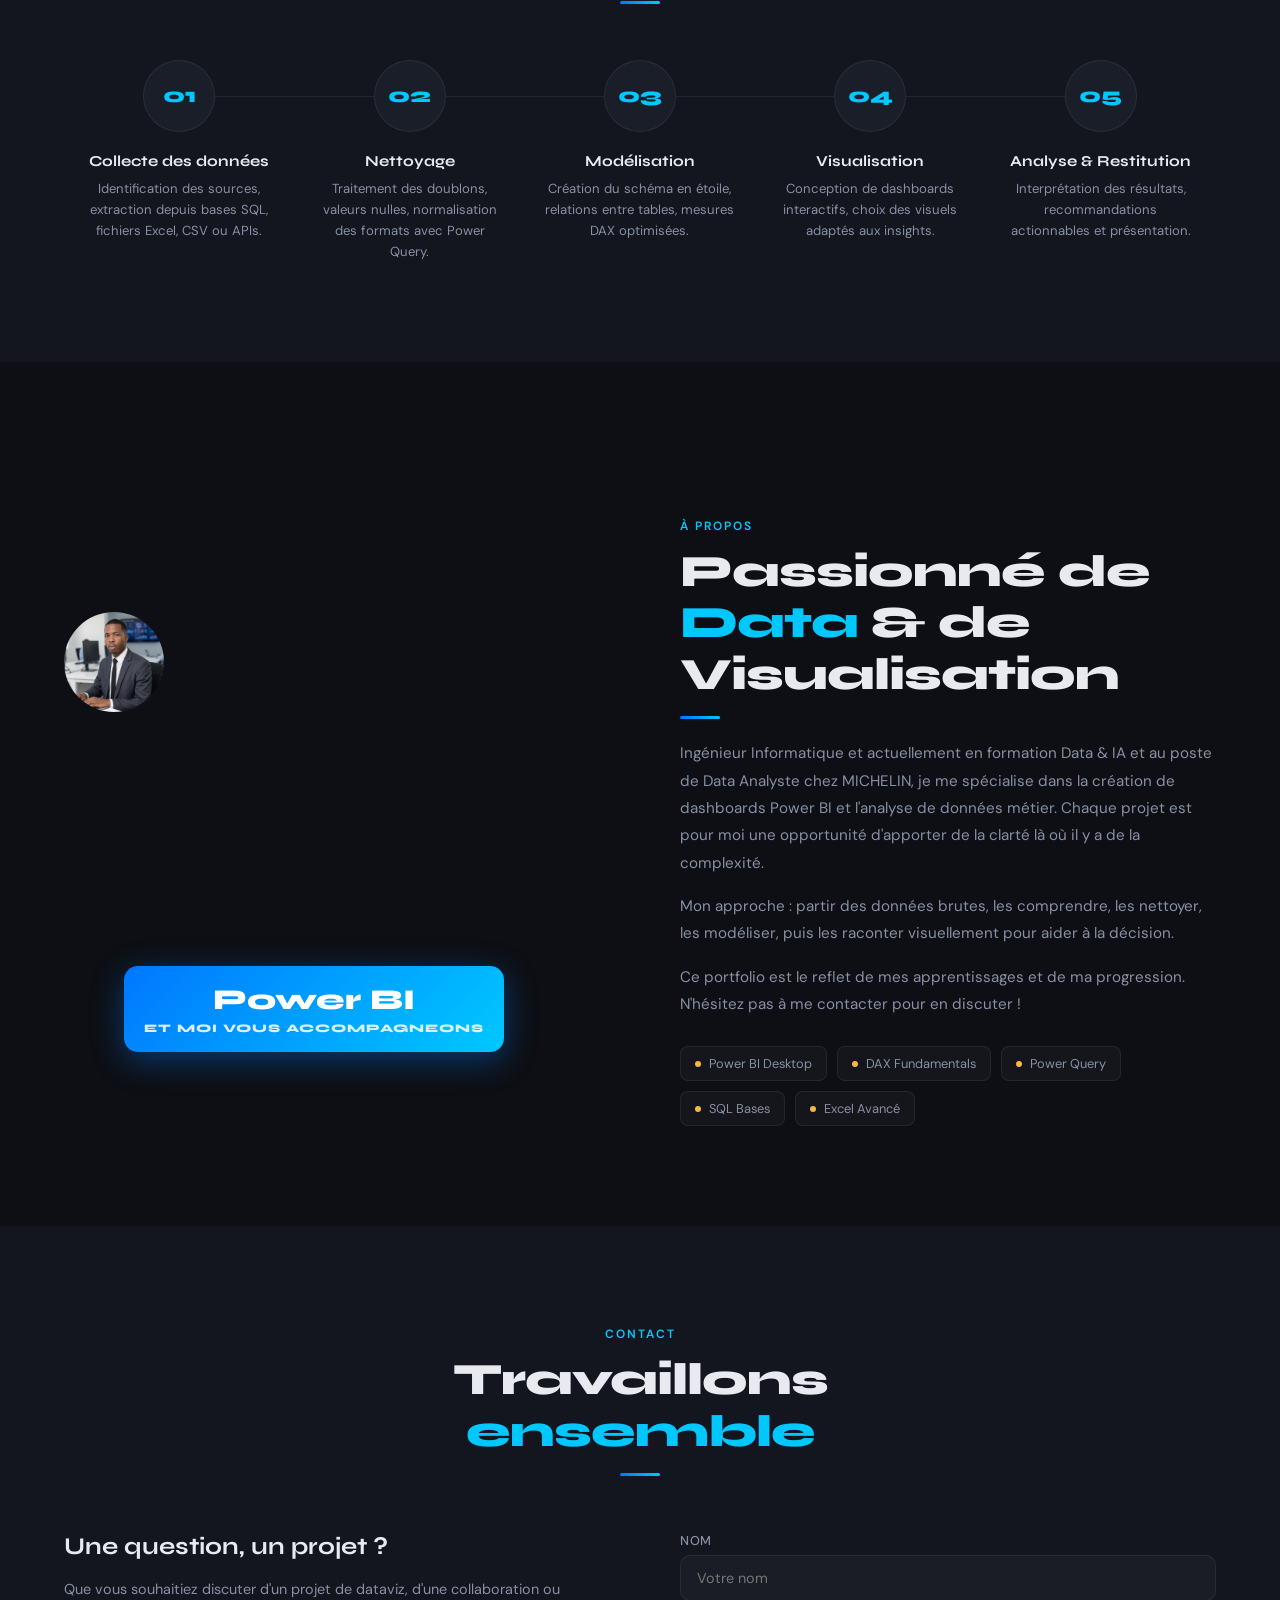
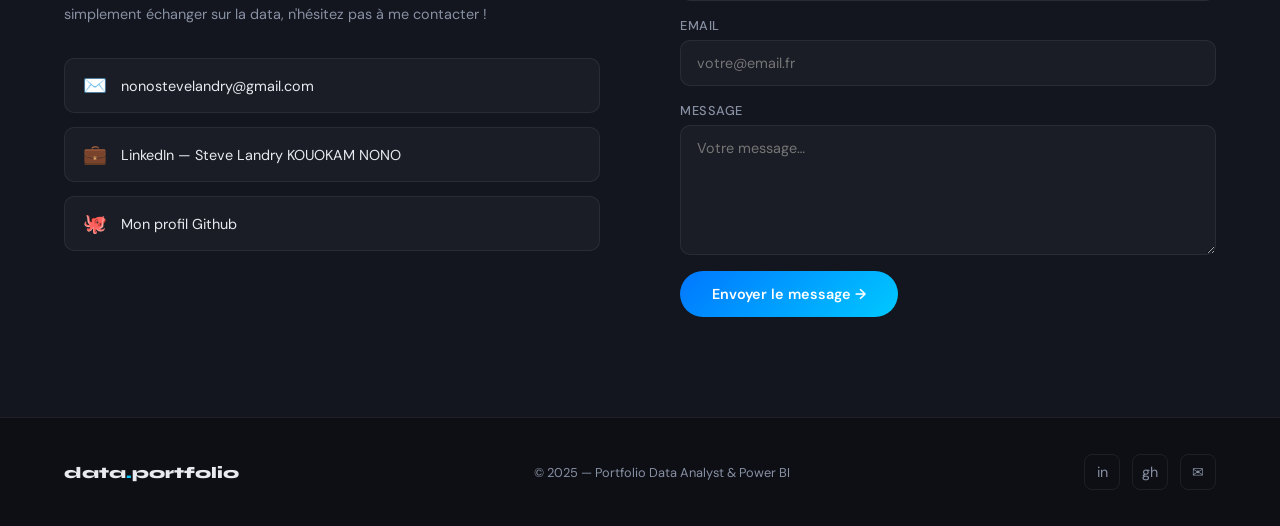
==== commit cef09440: "Change hhead home page" ====
--- a/index.html
+++ b/index.html
@@ -20,7 +20,53 @@
             height: 100px; /* Taille souhaitée pour l'image */
             border-radius: 50%; /* Optionnel : pour un rendu circulaire */
             object-fit: cover; /* Optionnel : pour que l'image couvre la zone sans déformation */
-        }    
+        }  
+    .about-visual {
+    position: relative; /* Pour positionner les bulles par rapport au conteneur */
+}
+
+.about-img-bubble {
+    border-radius: 50%; /* Pour un rendu circulaire comme une bulle */
+    object-fit: cover; /* Pour que l'image couvre la zone sans déformation */
+    border: 2px solid white; /* Optionnel : pour un contour blanc */
+    overflow: hidden; /* Pour que l'image ne dépasse pas de la bulle */
+}
+
+/* Bulle centrale */
+.central-bubble {
+    width: 200px; /* Taille souhaitée pour la bulle centrale */
+    height: 200px; /* Taille souhaitée pour la bulle centrale */
+    z-index: 2; /* Pour que la bulle centrale soit au-dessus des autres */
+}
+
+/* Bulles plus petites */
+.small-bubble {
+    width: 100px; /* Taille souhaitée pour les bulles plus petites */
+    height: 100px; /* Taille souhaitée pour les bulles plus petites */
+    position: absolute; /* Pour positionner les bulles précisément */
+    z-index: 1; /* Pour que les bulles plus petites soient derrière la centrale */
+}
+
+/* Positionnement des quatre bulles plus petites */
+.bubble-1 {
+    top: 0;
+    left: 0;
+}
+
+.bubble-2 {
+    top: 0;
+    right: 0;
+}
+
+.bubble-3 {
+    bottom: 0;
+    left: 0;
+}
+
+.bubble-4 {
+    bottom: 0;
+    right: 0;
+}      
     *,*::before,*::after{box-sizing:border-box;margin:0;padding:0;}
     html{scroll-behavior:smooth;}
     body{font-family:var(--font-body);background:var(--bg);color:var(--text);min-height:100vh;overflow-x:hidden;}
@@ -156,7 +202,7 @@
 <body>
 
   <nav>
-    <a href="#accueil" class="nav-logo">data<span>.</span>portfolio</a>
+    <a href="#accueil" class="nav-logo">Steve<span>.NONO<span>.dataViZ<span>.</span>portfolio</a>
     <ul class="nav-links">
       <li><a href="#competences">Compétences</a></li>
       <li><a href="#projets">Projets</a></li>
@@ -295,7 +341,7 @@
       <div class="about-visual fade-up">
         <!--div class="about-img-placeholder">🧑‍💻</div-->
         <img src="Gemini_Generated_Image_r4et1zr4et1zr4et.png" alt="Photo de profil">
-        <div class="about-badge"><span class="big">Power BI</span><span class="small">En formation</span></div>
+        <div class="about-badge"><span class="big">Power BI</span><span class="small">et moi vous accompagneons</span></div>
       </div>
       <div class="about-text fade-up">
         <div class="section-label">À propos</div>
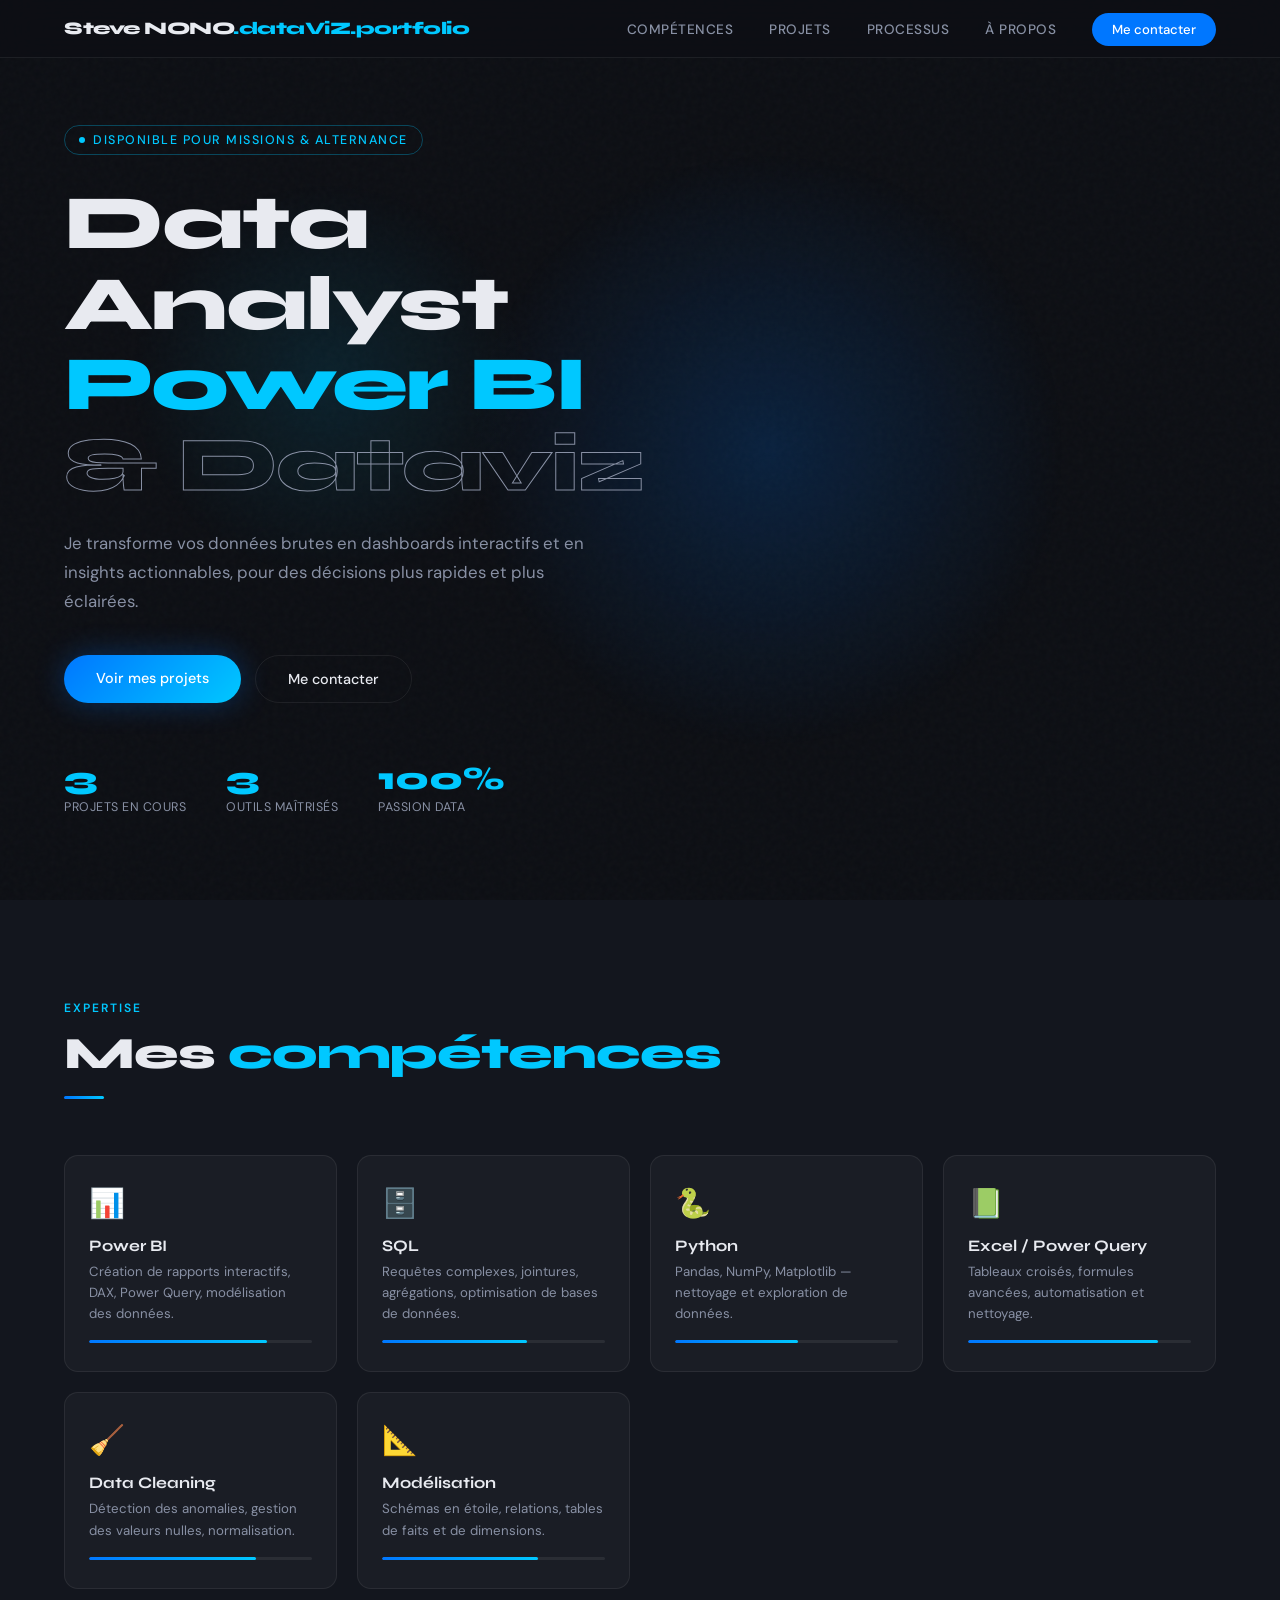
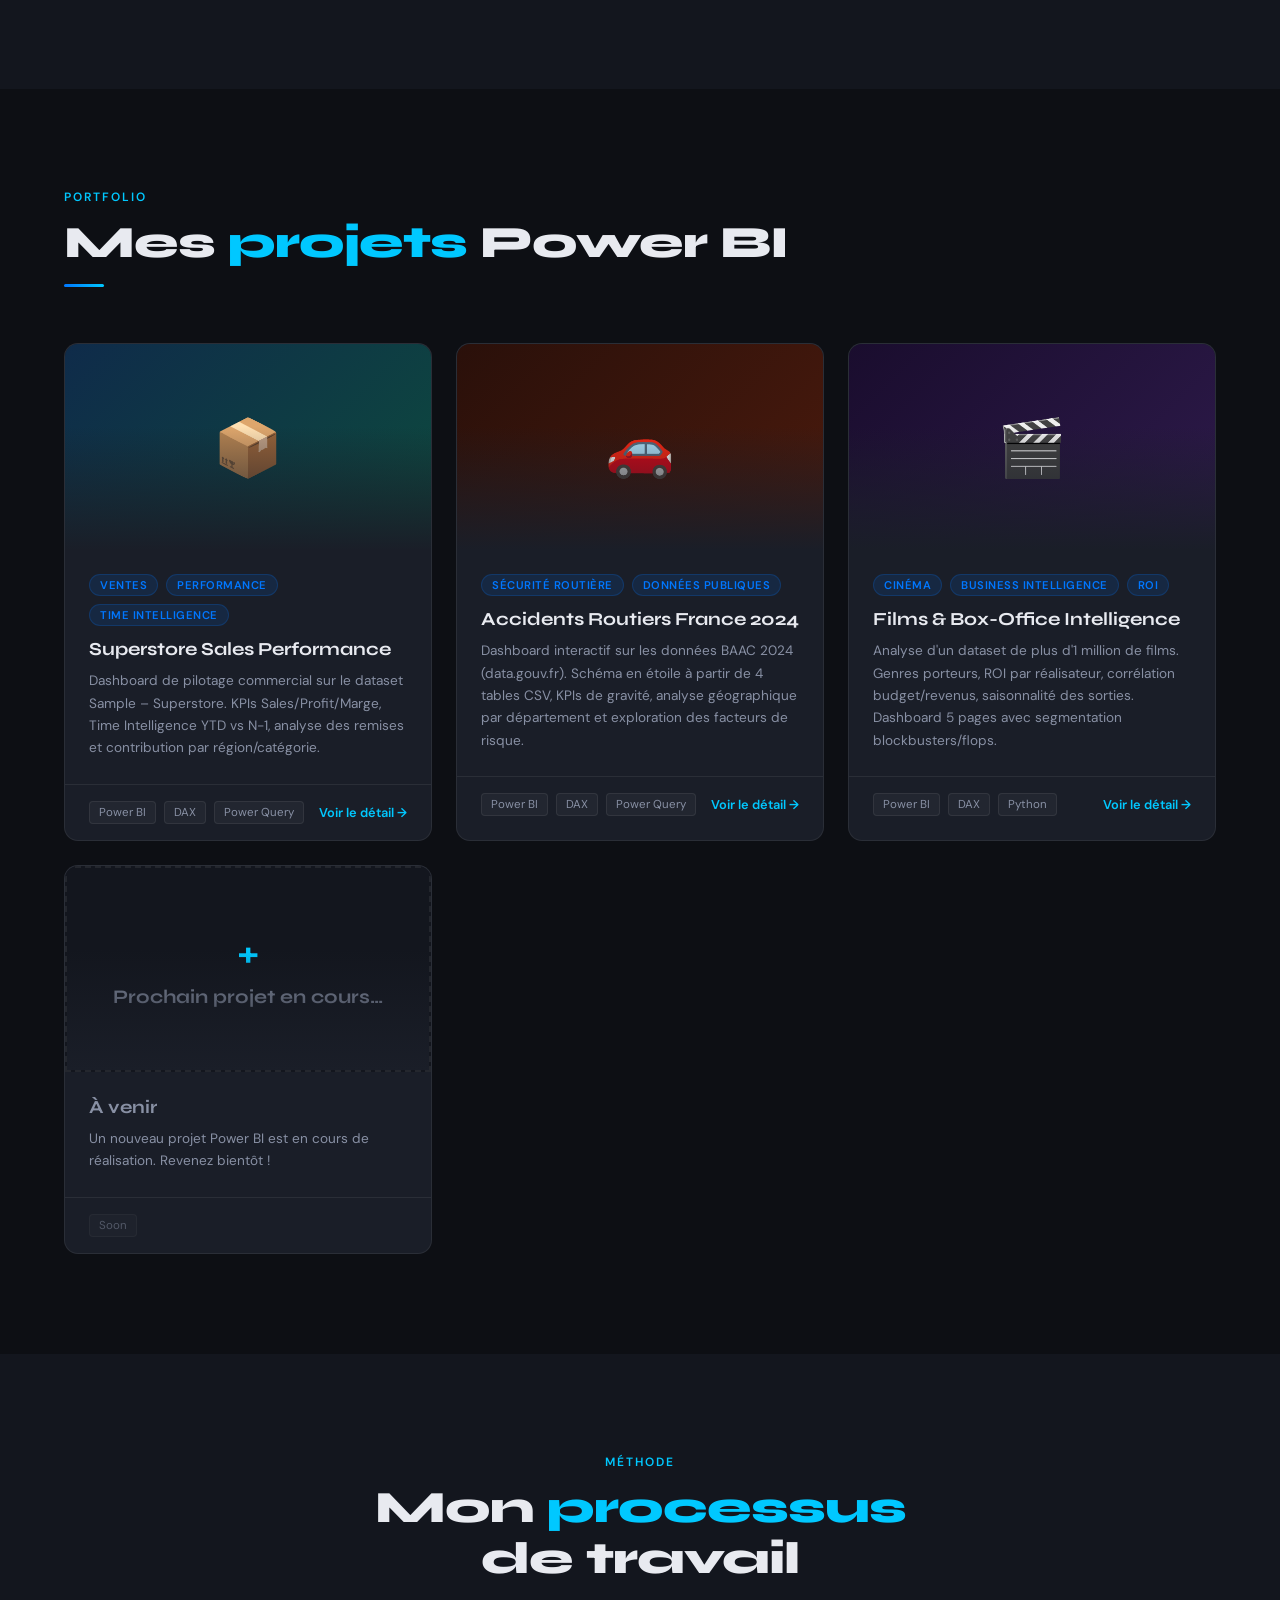
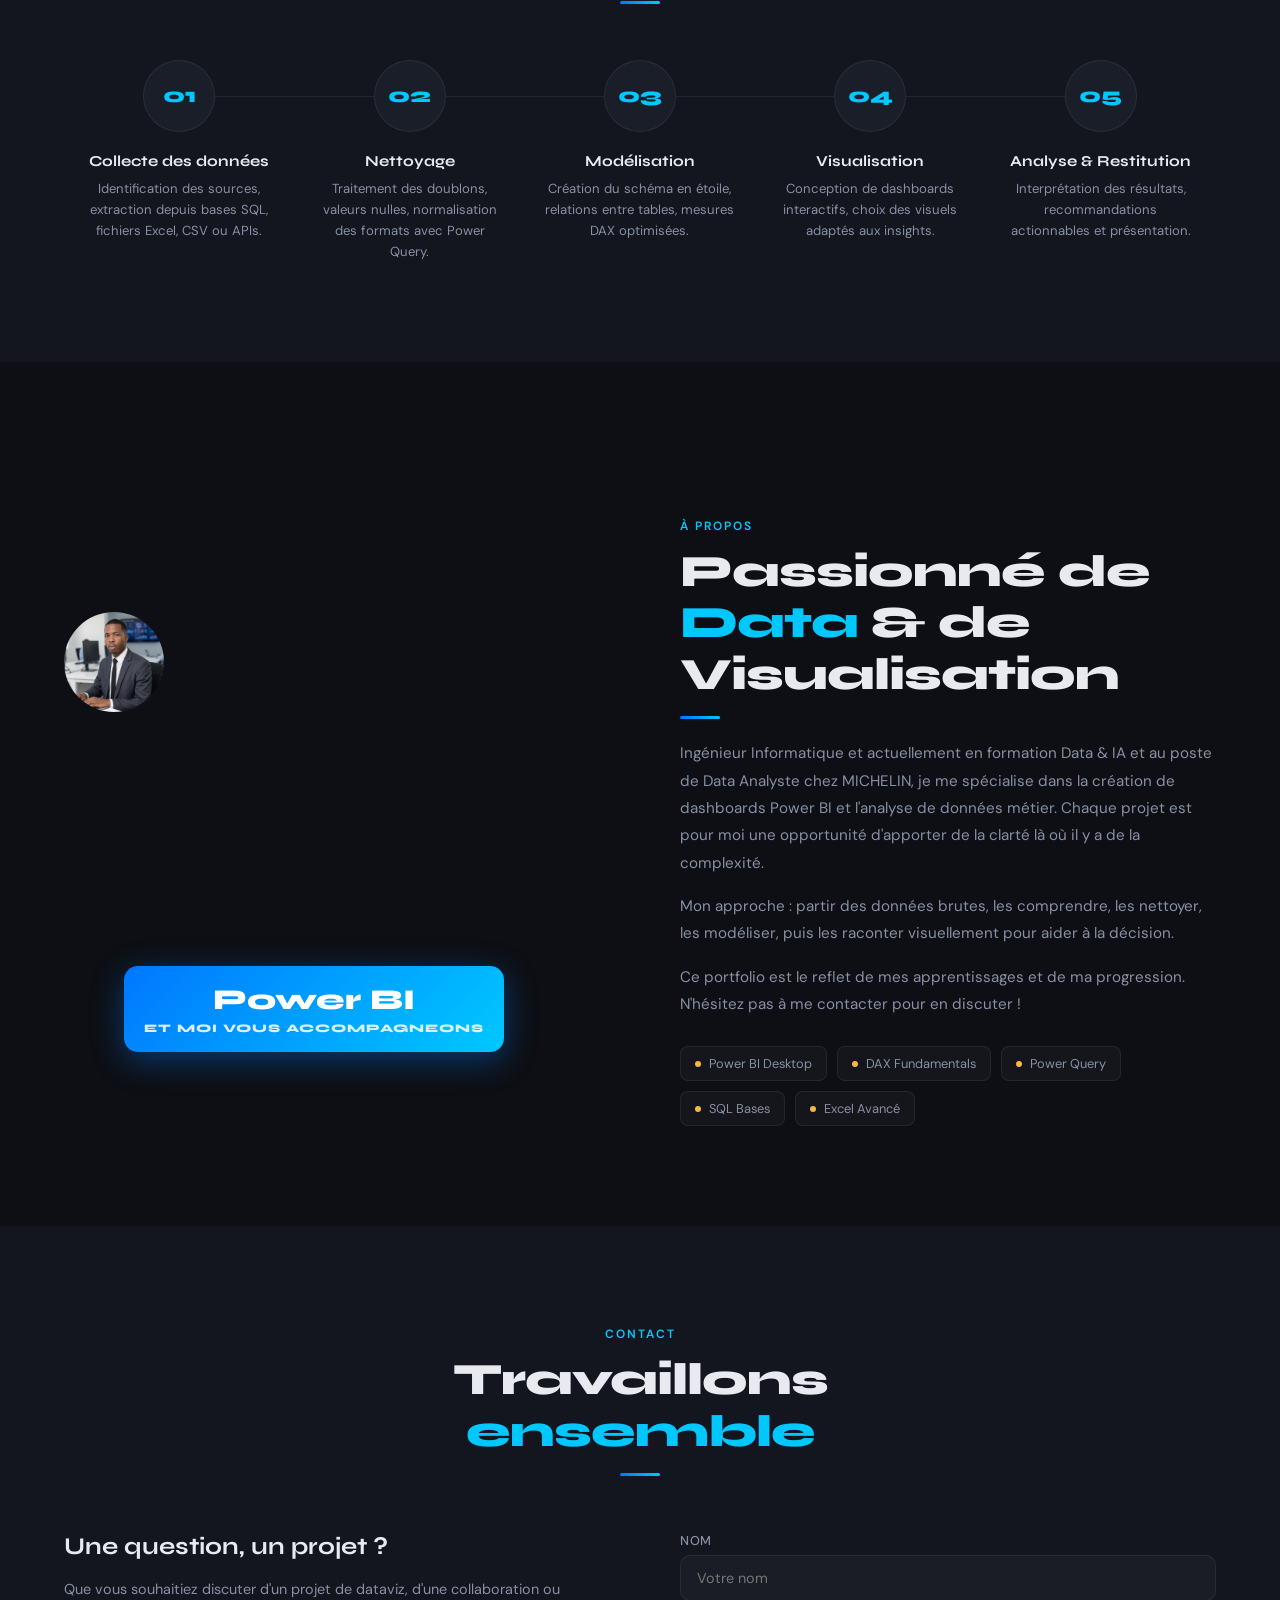
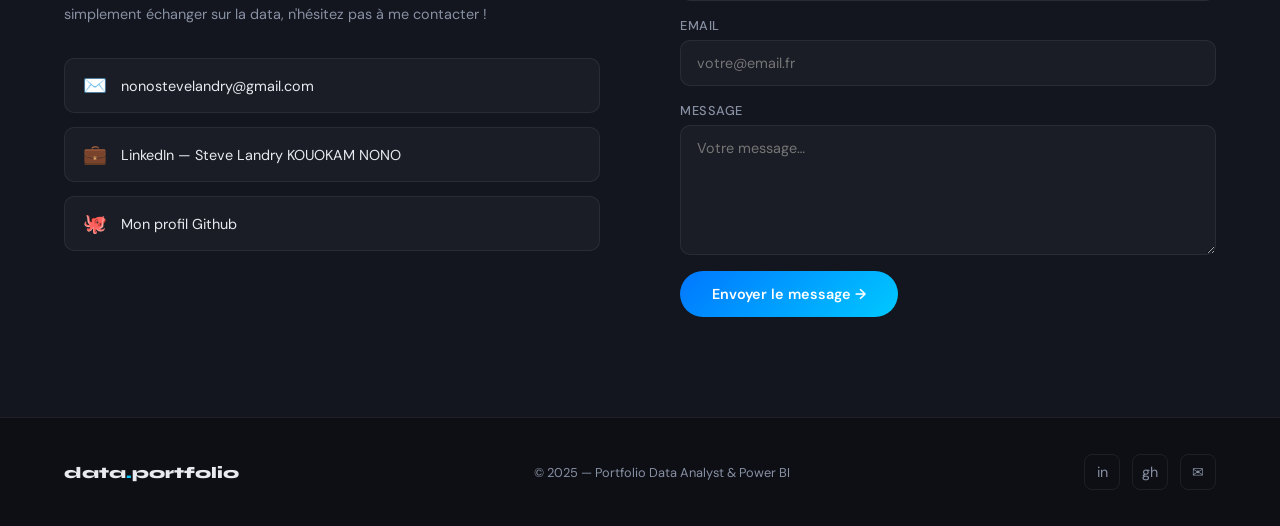
==== commit ac3a67b5: "Change head home page" ====
--- a/index.html
+++ b/index.html
@@ -202,7 +202,7 @@
 <body>
 
   <nav>
-    <a href="#accueil" class="nav-logo">Steve<span>.NONO<span>.dataViZ<span>.</span>portfolio</a>
+    <a href="#accueil" class="nav-logo">Steve NONO<span>.dataViZ<span>.</span>portfolio</a>
     <ul class="nav-links">
       <li><a href="#competences">Compétences</a></li>
       <li><a href="#projets">Projets</a></li>
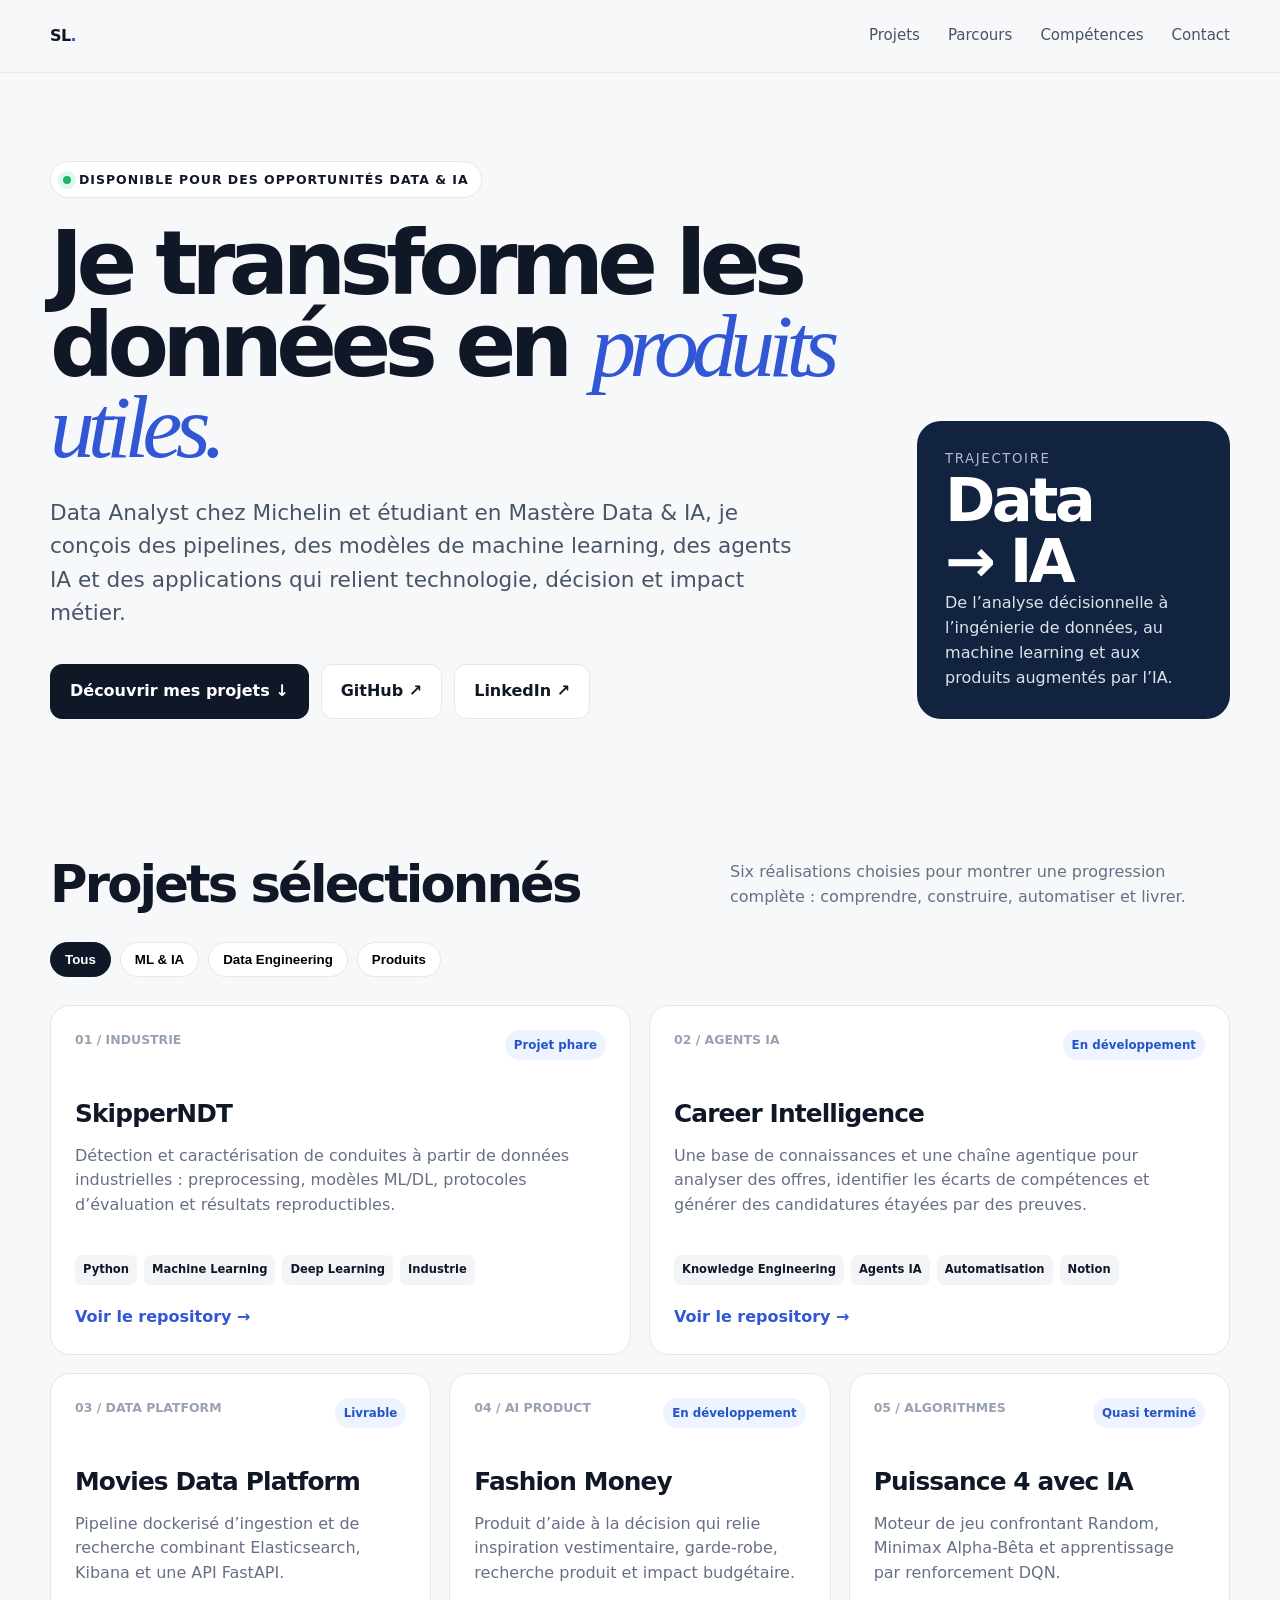
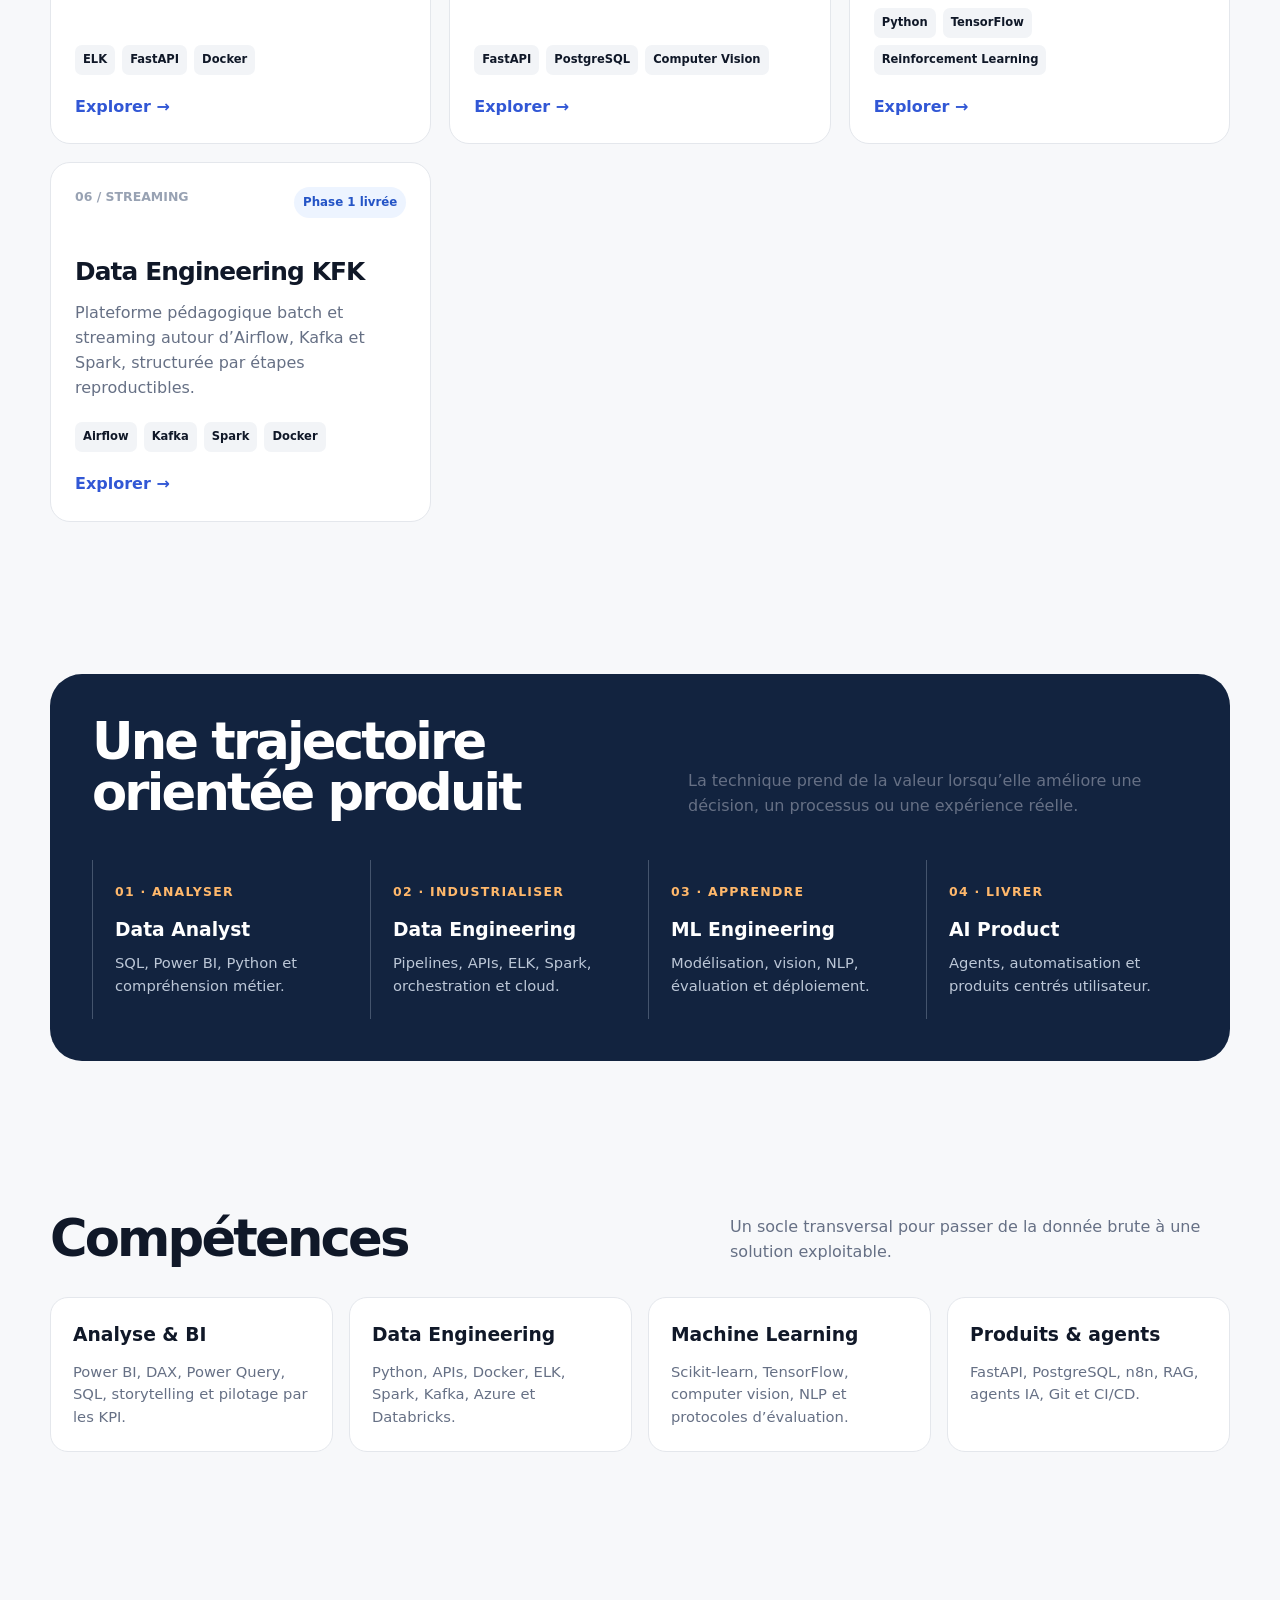
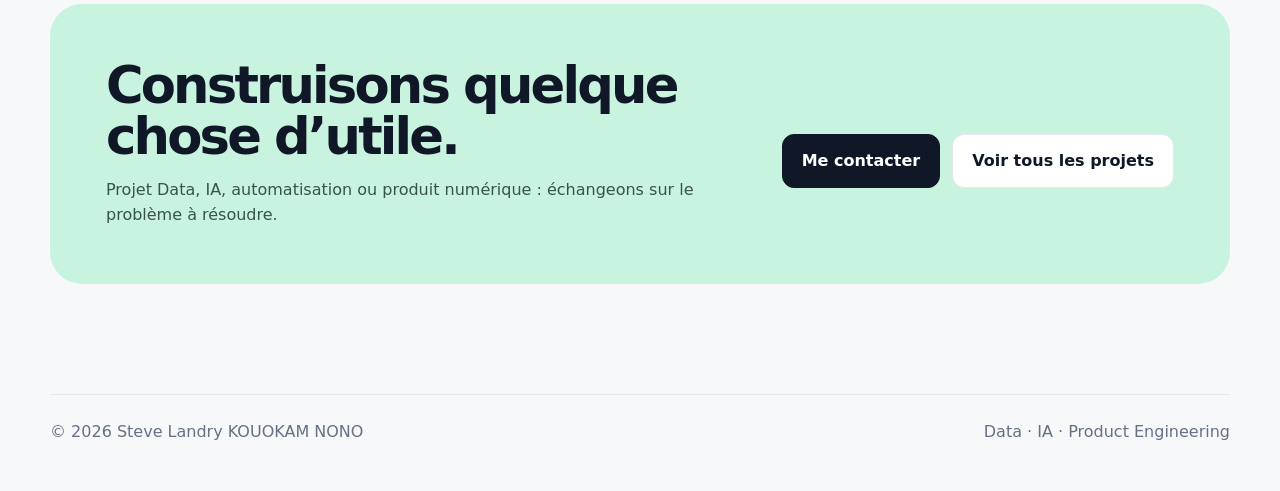
==== commit 53bd304c: "feat: reposition portfolio around Data, AI and product engineering" ====
--- a/index.html
+++ b/index.html
@@ -1,427 +1,40 @@
-<!DOCTYPE html>
+<!doctype html>
 <html lang="fr">
 <head>
-  <meta charset="UTF-8" />
-  <meta name="viewport" content="width=device-width, initial-scale=1.0" />
-  <title>Portfolio — Data Analyst & Power BI</title>
-  <link href="https://fonts.googleapis.com/css2?family=Syne:wght@400;600;700;800&family=DM+Sans:ital,wght@0,300;0,400;0,500;1,300&display=swap" rel="stylesheet" />
+  <meta charset="utf-8">
+  <meta name="viewport" content="width=device-width, initial-scale=1">
+  <meta name="description" content="Portfolio de Steve Landry KOUOKAM NONO : Data, intelligence artificielle, automatisation et produits numériques.">
+  <title>Steve Landry — Data, IA & Product Engineering</title>
   <style>
-    :root {
-      --bg:#0d0f14; --bg2:#13161e; --bg3:#1a1e28;
-      --accent:#00c8ff; --accent2:#0077ff; --gold:#f5b942;
-      --text:#e8eaf0; --muted:#8890a4;
-      --border:rgba(255,255,255,0.07); --card-bg:rgba(255,255,255,0.03);
-      --radius:14px; --font-head:'Syne',sans-serif; --font-body:'DM Sans',sans-serif;
-    }
-
-/* Règle pour réduire la taille de l'image */
-        .about-visual img {
-            width: 100px; /* Taille souhaitée pour l'image */
-            height: 100px; /* Taille souhaitée pour l'image */
-            border-radius: 50%; /* Optionnel : pour un rendu circulaire */
-            object-fit: cover; /* Optionnel : pour que l'image couvre la zone sans déformation */
-        }  
-    .about-visual {
-    position: relative; /* Pour positionner les bulles par rapport au conteneur */
-}
-
-.about-img-bubble {
-    border-radius: 50%; /* Pour un rendu circulaire comme une bulle */
-    object-fit: cover; /* Pour que l'image couvre la zone sans déformation */
-    border: 2px solid white; /* Optionnel : pour un contour blanc */
-    overflow: hidden; /* Pour que l'image ne dépasse pas de la bulle */
-}
-
-/* Bulle centrale */
-.central-bubble {
-    width: 200px; /* Taille souhaitée pour la bulle centrale */
-    height: 200px; /* Taille souhaitée pour la bulle centrale */
-    z-index: 2; /* Pour que la bulle centrale soit au-dessus des autres */
-}
-
-/* Bulles plus petites */
-.small-bubble {
-    width: 100px; /* Taille souhaitée pour les bulles plus petites */
-    height: 100px; /* Taille souhaitée pour les bulles plus petites */
-    position: absolute; /* Pour positionner les bulles précisément */
-    z-index: 1; /* Pour que les bulles plus petites soient derrière la centrale */
-}
-
-/* Positionnement des quatre bulles plus petites */
-.bubble-1 {
-    top: 0;
-    left: 0;
-}
-
-.bubble-2 {
-    top: 0;
-    right: 0;
-}
-
-.bubble-3 {
-    bottom: 0;
-    left: 0;
-}
-
-.bubble-4 {
-    bottom: 0;
-    right: 0;
-}      
-    *,*::before,*::after{box-sizing:border-box;margin:0;padding:0;}
-    html{scroll-behavior:smooth;}
-    body{font-family:var(--font-body);background:var(--bg);color:var(--text);min-height:100vh;overflow-x:hidden;}
-    ::-webkit-scrollbar{width:6px;} ::-webkit-scrollbar-track{background:var(--bg);} ::-webkit-scrollbar-thumb{background:var(--accent2);border-radius:3px;}
-    body::before{content:'';position:fixed;inset:0;z-index:0;background-image:url("data:image/svg+xml,%3Csvg viewBox='0 0 200 200' xmlns='http://www.w3.org/2000/svg'%3E%3Cfilter id='n'%3E%3CfeTurbulence type='fractalNoise' baseFrequency='0.85' numOctaves='4' stitchTiles='stitch'/%3E%3C/filter%3E%3Crect width='100%25' height='100%25' filter='url(%23n)' opacity='1'/%3E%3C/svg%3E");opacity:0.025;pointer-events:none;}
-
-    nav{position:fixed;top:0;left:0;right:0;z-index:100;display:flex;align-items:center;justify-content:space-between;padding:18px 5vw;backdrop-filter:blur(20px);background:rgba(13,15,20,0.85);border-bottom:1px solid var(--border);}
-    .nav-logo{font-family:var(--font-head);font-weight:800;font-size:1.1rem;letter-spacing:-0.5px;color:var(--text);text-decoration:none;}
-    .nav-logo span{color:var(--accent);}
-    .nav-links{display:flex;gap:36px;list-style:none;}
-    .nav-links a{font-size:0.85rem;font-weight:500;letter-spacing:0.5px;color:var(--muted);text-decoration:none;text-transform:uppercase;transition:color .2s;position:relative;}
-    .nav-links a::after{content:'';position:absolute;bottom:-4px;left:0;right:0;height:1px;background:var(--accent);transform:scaleX(0);transform-origin:left;transition:transform .25s;}
-    .nav-links a:hover{color:var(--text);} .nav-links a:hover::after{transform:scaleX(1);}
-    .nav-cta{background:var(--accent2);color:#fff !important;padding:8px 20px;border-radius:50px;font-size:0.82rem !important;font-weight:500 !important;text-transform:none !important;letter-spacing:0 !important;transition:opacity .2s !important;}
-    .nav-cta:hover{opacity:0.85;} .nav-cta::after{display:none !important;}
-
-    #accueil{min-height:100vh;display:flex;align-items:center;padding:100px 5vw 60px;position:relative;overflow:hidden;}
-    .hero-glow{position:absolute;width:600px;height:600px;border-radius:50%;background:radial-gradient(circle,rgba(0,119,255,0.18) 0%,transparent 70%);top:50%;left:60%;transform:translate(-50%,-50%);pointer-events:none;}
-    .hero-glow2{position:absolute;width:400px;height:400px;border-radius:50%;background:radial-gradient(circle,rgba(0,200,255,0.1) 0%,transparent 70%);top:20%;left:10%;pointer-events:none;}
-    .hero-content{position:relative;z-index:1;max-width:680px;}
-    .hero-tag{display:inline-flex;align-items:center;gap:8px;font-size:0.78rem;font-weight:500;letter-spacing:1.5px;text-transform:uppercase;color:var(--accent);border:1px solid rgba(0,200,255,0.3);padding:6px 14px;border-radius:50px;margin-bottom:28px;animation:fadeUp .6s ease both;}
-    .hero-tag::before{content:'';width:6px;height:6px;background:var(--accent);border-radius:50%;animation:pulse 2s infinite;}
-    @keyframes pulse{0%,100%{opacity:1;}50%{opacity:0.3;}}
-    .hero-title{font-family:var(--font-head);font-size:clamp(2.8rem,6vw,5rem);font-weight:800;line-height:1.05;letter-spacing:-2px;animation:fadeUp .7s .1s ease both;}
-    .hero-title .line2{color:var(--accent);}
-    .hero-title .line3{-webkit-text-stroke:1px var(--muted);color:transparent;}
-    .hero-sub{font-size:1.05rem;color:var(--muted);line-height:1.7;margin-top:24px;max-width:520px;animation:fadeUp .7s .2s ease both;}
-    .hero-actions{display:flex;gap:14px;margin-top:40px;animation:fadeUp .7s .3s ease both;}
-    .btn-primary{background:linear-gradient(135deg,var(--accent2),var(--accent));color:#fff;border:none;cursor:pointer;padding:14px 32px;border-radius:50px;font-family:var(--font-body);font-size:0.9rem;font-weight:500;text-decoration:none;transition:transform .2s,box-shadow .2s;box-shadow:0 0 30px rgba(0,119,255,0.3);}
-    .btn-primary:hover{transform:translateY(-2px);box-shadow:0 0 40px rgba(0,119,255,0.5);}
-    .btn-outline{border:1px solid var(--border);color:var(--text);padding:14px 32px;border-radius:50px;font-family:var(--font-body);font-size:0.9rem;font-weight:500;text-decoration:none;background:transparent;transition:border-color .2s,color .2s;}
-    .btn-outline:hover{border-color:var(--accent);color:var(--accent);}
-    .hero-stats{display:flex;gap:40px;margin-top:60px;animation:fadeUp .7s .4s ease both;}
-    .stat-item{display:flex;flex-direction:column;}
-    .stat-num{font-family:var(--font-head);font-size:2rem;font-weight:800;color:var(--accent);line-height:1;}
-    .stat-label{font-size:0.78rem;color:var(--muted);margin-top:4px;text-transform:uppercase;letter-spacing:0.5px;}
-
-    section{padding:100px 5vw;position:relative;z-index:1;}
-    .section-label{font-size:0.75rem;font-weight:600;letter-spacing:2px;text-transform:uppercase;color:var(--accent);margin-bottom:12px;}
-    .section-title{font-family:var(--font-head);font-size:clamp(1.8rem,3.5vw,2.8rem);font-weight:800;letter-spacing:-1px;line-height:1.15;}
-    .section-title em{font-style:normal;color:var(--accent);}
-    .section-sep{width:40px;height:3px;background:linear-gradient(to right,var(--accent2),var(--accent));border-radius:2px;margin-top:16px;}
-
-    #competences{background:var(--bg2);}
-    .skills-grid{display:grid;grid-template-columns:repeat(auto-fit,minmax(220px,1fr));gap:20px;margin-top:56px;}
-    .skill-card{background:var(--card-bg);border:1px solid var(--border);border-radius:var(--radius);padding:28px 24px;transition:transform .25s,border-color .25s,box-shadow .25s;cursor:default;}
-    .skill-card:hover{transform:translateY(-4px);border-color:rgba(0,200,255,0.3);box-shadow:0 8px 32px rgba(0,0,0,0.4);}
-    .skill-icon{font-size:1.8rem;margin-bottom:14px;display:block;}
-    .skill-name{font-family:var(--font-head);font-size:1rem;font-weight:700;margin-bottom:6px;}
-    .skill-desc{font-size:0.83rem;color:var(--muted);line-height:1.6;}
-    .skill-bar-wrap{height:3px;background:var(--border);border-radius:2px;margin-top:16px;overflow:hidden;}
-    .skill-bar{height:100%;background:linear-gradient(to right,var(--accent2),var(--accent));border-radius:2px;}
-
-    /* ── PROJETS ── */
-    #projets{background:var(--bg);}
-    .projects-header{display:flex;align-items:flex-end;justify-content:space-between;flex-wrap:wrap;gap:20px;margin-bottom:56px;}
-    .projects-grid{display:grid;grid-template-columns:repeat(auto-fit,minmax(340px,1fr));gap:24px;}
-
-    .project-card{background:var(--bg3);border:1px solid var(--border);border-radius:var(--radius);overflow:hidden;transition:transform .3s,box-shadow .3s,border-color .3s;text-decoration:none;color:var(--text);display:block;}
-    .project-card:hover{transform:translateY(-6px);box-shadow:0 16px 48px rgba(0,0,0,0.5);border-color:rgba(0,200,255,0.25);}
-    .project-thumb{aspect-ratio:16/9;display:flex;align-items:center;justify-content:center;font-size:3.5rem;position:relative;overflow:hidden;}
-    .project-thumb::after{content:'';position:absolute;inset:0;background:linear-gradient(to bottom,transparent 40%,var(--bg3));}
-    .project-thumb.ventes{background:linear-gradient(135deg,#0f2b4a,#0d4a3e);}
-    .project-thumb.accidents{background:linear-gradient(135deg,#2a100a,#4a1a0d);}
-    .project-thumb.films{background:linear-gradient(135deg,#1a0d2e,#2d1a4a);}
-    .project-thumb.plus{background:var(--bg2);border:2px dashed var(--border);font-size:1.2rem;color:var(--muted);font-family:var(--font-head);font-weight:700;flex-direction:column;gap:8px;}
-    .project-thumb.plus .plus-icon{font-size:2.5rem;color:var(--accent);}
-    .project-body{padding:24px;}
-    .project-tags{display:flex;gap:8px;flex-wrap:wrap;margin-bottom:12px;}
-    .project-tag{font-size:0.7rem;font-weight:600;letter-spacing:0.5px;text-transform:uppercase;color:var(--accent2);background:rgba(0,119,255,0.12);border:1px solid rgba(0,119,255,0.2);padding:3px 10px;border-radius:50px;}
-    .project-title{font-family:var(--font-head);font-size:1.15rem;font-weight:700;margin-bottom:10px;}
-    .project-desc{font-size:0.85rem;color:var(--muted);line-height:1.65;}
-    .project-footer{display:flex;align-items:center;justify-content:space-between;padding:16px 24px;border-top:1px solid var(--border);}
-    .project-tools{display:flex;gap:8px;}
-    .project-tool{font-size:0.72rem;color:var(--muted);background:rgba(255,255,255,0.04);border:1px solid var(--border);padding:3px 9px;border-radius:4px;}
-    .project-cta{display:flex;align-items:center;gap:6px;font-size:0.8rem;font-weight:600;color:var(--accent);transition:gap .2s;}
-    .project-card:hover .project-cta{gap:10px;}
-
-    #processus{background:var(--bg2);}
-    .process-steps{display:grid;grid-template-columns:repeat(auto-fit,minmax(200px,1fr));gap:0;margin-top:56px;position:relative;}
-    .process-steps::before{content:'';position:absolute;top:36px;left:10%;right:10%;height:1px;background:var(--border);z-index:0;}
-    .step{display:flex;flex-direction:column;align-items:center;text-align:center;padding:0 20px;position:relative;z-index:1;}
-    .step-num{width:72px;height:72px;border-radius:50%;background:var(--bg3);border:1px solid var(--border);display:flex;align-items:center;justify-content:center;font-family:var(--font-head);font-size:1.3rem;font-weight:800;color:var(--accent);margin-bottom:20px;transition:background .3s,border-color .3s;}
-    .step:hover .step-num{background:linear-gradient(135deg,var(--accent2),var(--accent));color:#fff;border-color:transparent;}
-    .step-title{font-family:var(--font-head);font-size:0.95rem;font-weight:700;margin-bottom:8px;}
-    .step-desc{font-size:0.82rem;color:var(--muted);line-height:1.6;}
-
-    #apropos{background:var(--bg);}
-    .about-grid{display:grid;grid-template-columns:1fr 1fr;gap:80px;align-items:center;margin-top:56px;}
-    .about-visual{position:relative;aspect-ratio:1;max-width:420px;}
-    .about-img-placeholder{width:100%;height:100%;border-radius:var(--radius);background:var(--bg3);border:1px solid var(--border);display:flex;align-items:center;justify-content:center;font-size:5rem;}
-    .about-badge{position:absolute;bottom:-20px;right:-20px;background:linear-gradient(135deg,var(--accent2),var(--accent));border-radius:var(--radius);padding:16px 20px;font-family:var(--font-head);font-weight:800;text-align:center;color:#fff;box-shadow:0 8px 32px rgba(0,119,255,0.4);}
-    .about-badge .big{font-size:1.8rem;display:block;}
-    .about-badge .small{font-size:0.72rem;text-transform:uppercase;letter-spacing:1px;opacity:0.85;}
-    .about-text p{color:var(--muted);font-size:0.95rem;line-height:1.8;margin-bottom:16px;}
-    .about-text p:first-child{color:var(--text);}
-    .certs{display:flex;flex-wrap:wrap;gap:10px;margin-top:28px;}
-    .cert{display:flex;align-items:center;gap:8px;background:var(--card-bg);border:1px solid var(--border);border-radius:8px;padding:8px 14px;font-size:0.8rem;color:var(--muted);}
-    .cert-dot{width:6px;height:6px;background:var(--gold);border-radius:50%;flex-shrink:0;}
-
-    #contact{background:var(--bg2);}
-    .contact-wrap{display:grid;grid-template-columns:1fr 1fr;gap:80px;margin-top:56px;align-items:start;}
-    .contact-info h3{font-family:var(--font-head);font-size:1.5rem;font-weight:700;margin-bottom:16px;}
-    .contact-info p{color:var(--muted);font-size:0.9rem;line-height:1.7;margin-bottom:32px;}
-    .contact-links{display:flex;flex-direction:column;gap:14px;}
-    .contact-link{display:flex;align-items:center;gap:14px;color:var(--text);text-decoration:none;font-size:0.9rem;padding:14px 18px;border:1px solid var(--border);border-radius:10px;background:var(--card-bg);transition:border-color .2s,color .2s;}
-    .contact-link:hover{border-color:var(--accent);color:var(--accent);}
-    .contact-link-icon{font-size:1.2rem;}
-    .contact-form{display:flex;flex-direction:column;gap:16px;}
-    .form-group{display:flex;flex-direction:column;gap:6px;}
-    .form-label{font-size:0.8rem;font-weight:500;color:var(--muted);text-transform:uppercase;letter-spacing:0.5px;}
-    .form-input,.form-textarea{background:var(--card-bg);border:1px solid var(--border);border-radius:10px;padding:13px 16px;color:var(--text);font-family:var(--font-body);font-size:0.9rem;transition:border-color .2s;outline:none;}
-    .form-input:focus,.form-textarea:focus{border-color:var(--accent);}
-    .form-textarea{resize:vertical;min-height:130px;}
-    .form-submit{background:linear-gradient(135deg,var(--accent2),var(--accent));color:#fff;border:none;cursor:pointer;padding:14px 32px;border-radius:50px;font-family:var(--font-body);font-size:0.9rem;font-weight:600;transition:opacity .2s,transform .2s;align-self:flex-start;}
-    .form-submit:hover{opacity:0.85;transform:translateY(-2px);}
-
-    footer{background:var(--bg);border-top:1px solid var(--border);padding:36px 5vw;display:flex;align-items:center;justify-content:space-between;flex-wrap:wrap;gap:16px;position:relative;z-index:1;}
-    .footer-logo{font-family:var(--font-head);font-weight:800;font-size:1rem;color:var(--text);text-decoration:none;}
-    .footer-logo span{color:var(--accent);}
-    .footer-copy{font-size:0.8rem;color:var(--muted);}
-    .footer-socials{display:flex;gap:12px;}
-    .social-btn{width:36px;height:36px;border:1px solid var(--border);border-radius:8px;display:flex;align-items:center;justify-content:center;font-size:0.9rem;text-decoration:none;color:var(--muted);transition:border-color .2s,color .2s;}
-    .social-btn:hover{border-color:var(--accent);color:var(--accent);}
-
-    @keyframes fadeUp{from{opacity:0;transform:translateY(24px);}to{opacity:1;transform:translateY(0);}}
-    .fade-up{opacity:0;transform:translateY(30px);transition:opacity .6s ease,transform .6s ease;}
-    .fade-up.visible{opacity:1;transform:translateY(0);}
-
-    @media(max-width:768px){.nav-links{display:none;}.about-grid,.contact-wrap{grid-template-columns:1fr;gap:40px;}.about-badge{bottom:-16px;right:0;}.hero-stats{gap:24px;}.process-steps::before{display:none;}}
+    :root{--ink:#101828;--muted:#667085;--line:#e4e7ec;--paper:#f7f8fa;--card:#fff;--navy:#12233f;--blue:#3157d5;--mint:#c8f3df;--orange:#ffb86b;--radius:24px}
+    *{box-sizing:border-box}html{scroll-behavior:smooth}body{margin:0;background:var(--paper);color:var(--ink);font-family:Inter,ui-sans-serif,system-ui,-apple-system,BlinkMacSystemFont,"Segoe UI",sans-serif;line-height:1.55}a{color:inherit;text-decoration:none}.wrap{width:min(1180px,calc(100% - 40px));margin:auto}
+    nav{position:sticky;top:0;z-index:10;background:rgba(247,248,250,.88);backdrop-filter:blur(18px);border-bottom:1px solid rgba(228,231,236,.8)}.nav{height:72px;display:flex;align-items:center;justify-content:space-between}.brand{font-weight:850;letter-spacing:-.04em}.brand span{color:var(--blue)}.navlinks{display:flex;gap:28px;color:#475467;font-size:.94rem}.navlinks a:hover{color:var(--blue)}
+    .hero{padding:88px 0 64px}.eyebrow,.tag{display:inline-flex;align-items:center;gap:8px;border:1px solid var(--line);background:#fff;border-radius:999px;padding:8px 12px;font-size:.78rem;font-weight:750;letter-spacing:.08em;text-transform:uppercase}.eyebrow:before{content:"";width:8px;height:8px;border-radius:50%;background:#20b26b;box-shadow:0 0 0 5px #dff8eb}.hero-grid{display:grid;grid-template-columns:1.45fr .55fr;gap:42px;align-items:end}.hero h1{font-size:clamp(3.1rem,7vw,6.8rem);line-height:.91;letter-spacing:-.075em;margin:25px 0 28px;max-width:950px}.hero h1 em{font-family:Georgia,serif;font-weight:400;color:var(--blue)}.lead{font-size:clamp(1.05rem,1.8vw,1.35rem);max-width:760px;color:#475467}.actions{display:flex;flex-wrap:wrap;gap:12px;margin-top:34px}.btn{display:inline-flex;align-items:center;justify-content:center;padding:14px 19px;border-radius:12px;font-weight:750;border:1px solid var(--line);background:#fff}.btn.primary{background:var(--ink);color:#fff;border-color:var(--ink)}.btn:hover{transform:translateY(-2px);transition:.2s}.fact-card{background:var(--navy);color:#fff;border-radius:var(--radius);padding:28px;min-height:260px;display:flex;flex-direction:column;justify-content:space-between}.fact-card small{color:#aebbd0;text-transform:uppercase;letter-spacing:.12em}.fact-card strong{font-size:3.8rem;line-height:1;letter-spacing:-.06em}.fact-card p{color:#dbe2ec;margin:0}
+    section{padding:76px 0}.section-head{display:flex;justify-content:space-between;align-items:end;gap:24px;margin-bottom:32px}.section-head h2{font-size:clamp(2.1rem,4vw,4rem);letter-spacing:-.055em;line-height:1;margin:0}.section-head p{color:var(--muted);max-width:500px;margin:0}.filters{display:flex;flex-wrap:wrap;gap:9px;margin:0 0 28px}.filter{border:1px solid var(--line);background:#fff;border-radius:99px;padding:9px 14px;font-weight:650;cursor:pointer}.filter.active{background:var(--ink);color:#fff;border-color:var(--ink)}
+    .projects{display:grid;grid-template-columns:repeat(12,1fr);gap:18px}.project{grid-column:span 4;background:var(--card);border:1px solid var(--line);border-radius:20px;padding:24px;display:flex;min-height:310px;flex-direction:column;transition:.22s}.project.featured{grid-column:span 6;min-height:350px}.project:hover{transform:translateY(-5px);box-shadow:0 18px 50px rgba(16,24,40,.09)}.project-top{display:flex;justify-content:space-between;align-items:start;gap:12px}.number{font-size:.78rem;color:#98a2b3;font-weight:800}.status{font-size:.74rem;border-radius:99px;background:#edf4ff;color:#2454c6;padding:6px 9px;font-weight:750}.project h3{font-size:1.55rem;letter-spacing:-.035em;margin:35px 0 10px}.project p{color:var(--muted);margin:0 0 22px}.stack{display:flex;flex-wrap:wrap;gap:7px;margin-top:auto}.stack span{font-size:.72rem;background:#f2f4f7;border-radius:7px;padding:6px 8px;font-weight:650}.project-link{margin-top:20px;font-weight:750;color:var(--blue)}
+    .journey{background:var(--navy);color:#fff;border-radius:32px;padding:42px}.journey-grid{display:grid;grid-template-columns:repeat(4,1fr);gap:16px;margin-top:42px}.step{padding:22px;border-left:1px solid #44546d}.step b{display:block;color:var(--orange);font-size:.78rem;text-transform:uppercase;letter-spacing:.1em;margin-bottom:13px}.step h3{margin:0 0 8px}.step p{margin:0;color:#bcc7d7;font-size:.92rem}
+    .skills{display:grid;grid-template-columns:repeat(4,1fr);gap:16px}.skill{background:#fff;border:1px solid var(--line);border-radius:18px;padding:22px}.skill h3{margin:0 0 12px}.skill p{margin:0;color:var(--muted);font-size:.92rem}.cta{background:var(--mint);border-radius:32px;padding:56px;display:grid;grid-template-columns:1fr auto;gap:32px;align-items:center}.cta h2{font-size:clamp(2rem,4vw,4rem);line-height:1;letter-spacing:-.055em;margin:0 0 16px}.cta p{margin:0;color:#385348}footer{padding:34px 0 46px;color:var(--muted)}.footer{display:flex;justify-content:space-between;gap:20px;border-top:1px solid var(--line);padding-top:25px}
+    @media(max-width:900px){.hero-grid{grid-template-columns:1fr}.fact-card{min-height:200px}.project,.project.featured{grid-column:span 6}.journey-grid,.skills{grid-template-columns:repeat(2,1fr)}.cta{grid-template-columns:1fr}.navlinks{display:none}}
+    @media(max-width:620px){.wrap{width:min(100% - 26px,1180px)}.hero{padding-top:58px}.hero h1{font-size:3.4rem}.project,.project.featured{grid-column:1/-1}.journey{padding:27px}.journey-grid,.skills{grid-template-columns:1fr}.section-head,.footer{align-items:start;flex-direction:column}.cta{padding:32px}.actions .btn{width:100%}}
   </style>
 </head>
 <body>
-
-  <nav>
-    <a href="#accueil" class="nav-logo">Steve NONO<span>.dataViZ<span>.</span>portfolio</a>
-    <ul class="nav-links">
-      <li><a href="#competences">Compétences</a></li>
-      <li><a href="#projets">Projets</a></li>
-      <li><a href="#processus">Processus</a></li>
-      <li><a href="#apropos">À propos</a></li>
-      <li><a href="#contact" class="nav-cta">Me contacter</a></li>
-    </ul>
-  </nav>
-
-  <!-- HERO -->
-  <section id="accueil">
-    <div class="hero-glow"></div>
-    <div class="hero-glow2"></div>
-    <div class="hero-content">
-      <div class="hero-tag">Disponible pour missions & alternance</div>
-      <h1 class="hero-title">
-        Data Analyst<br>
-        <span class="line2">Power BI</span><br>
-        <span class="line3">&amp; Dataviz</span>
-      </h1>
-      <p class="hero-sub">Je transforme vos données brutes en dashboards interactifs et en insights actionnables, pour des décisions plus rapides et plus éclairées.</p>
-      <div class="hero-actions">
-        <a href="#projets" class="btn-primary">Voir mes projets</a>
-        <a href="#contact" class="btn-outline">Me contacter</a>
-      </div>
-      <div class="hero-stats">
-        <div class="stat-item"><span class="stat-num">3</span><span class="stat-label">Projets en cours</span></div>
-        <div class="stat-item"><span class="stat-num">3</span><span class="stat-label">Outils maîtrisés</span></div>
-        <div class="stat-item"><span class="stat-num">100%</span><span class="stat-label">Passion data</span></div>
-      </div>
-    </div>
-  </section>
-
-  <!-- COMPÉTENCES -->
-  <section id="competences">
-    <div class="section-label">Expertise</div>
-    <h2 class="section-title">Mes <em>compétences</em></h2>
-    <div class="section-sep"></div>
-    <div class="skills-grid">
-      <div class="skill-card fade-up"><span class="skill-icon">📊</span><div class="skill-name">Power BI</div><p class="skill-desc">Création de rapports interactifs, DAX, Power Query, modélisation des données.</p><div class="skill-bar-wrap"><div class="skill-bar" style="width:80%"></div></div></div>
-      <div class="skill-card fade-up"><span class="skill-icon">🗄️</span><div class="skill-name">SQL</div><p class="skill-desc">Requêtes complexes, jointures, agrégations, optimisation de bases de données.</p><div class="skill-bar-wrap"><div class="skill-bar" style="width:65%"></div></div></div>
-      <div class="skill-card fade-up"><span class="skill-icon">🐍</span><div class="skill-name">Python</div><p class="skill-desc">Pandas, NumPy, Matplotlib — nettoyage et exploration de données.</p><div class="skill-bar-wrap"><div class="skill-bar" style="width:55%"></div></div></div>
-      <div class="skill-card fade-up"><span class="skill-icon">📗</span><div class="skill-name">Excel / Power Query</div><p class="skill-desc">Tableaux croisés, formules avancées, automatisation et nettoyage.</p><div class="skill-bar-wrap"><div class="skill-bar" style="width:85%"></div></div></div>
-      <div class="skill-card fade-up"><span class="skill-icon">🧹</span><div class="skill-name">Data Cleaning</div><p class="skill-desc">Détection des anomalies, gestion des valeurs nulles, normalisation.</p><div class="skill-bar-wrap"><div class="skill-bar" style="width:75%"></div></div></div>
-      <div class="skill-card fade-up"><span class="skill-icon">📐</span><div class="skill-name">Modélisation</div><p class="skill-desc">Schémas en étoile, relations, tables de faits et de dimensions.</p><div class="skill-bar-wrap"><div class="skill-bar" style="width:70%"></div></div></div>
-    </div>
-  </section>
-
-  <!-- PROJETS -->
-  <section id="projets">
-    <div class="projects-header">
-      <div>
-        <div class="section-label">Portfolio</div>
-        <h2 class="section-title">Mes <em>projets</em> Power BI</h2>
-        <div class="section-sep"></div>
-      </div>
-    </div>
-    <div class="projects-grid">
-
-      <!-- Projet 1 — Superstore -->
-      <a href="projet-superstore.html" class="project-card fade-up">
-        <div class="project-thumb ventes">📦</div>
-        <div class="project-body">
-          <div class="project-tags"><span class="project-tag">Ventes</span><span class="project-tag">Performance</span><span class="project-tag">Time Intelligence</span></div>
-          <div class="project-title">Superstore Sales Performance</div>
-          <p class="project-desc">Dashboard de pilotage commercial sur le dataset Sample – Superstore. KPIs Sales/Profit/Marge, Time Intelligence YTD vs N-1, analyse des remises et contribution par région/catégorie.</p>
-        </div>
-        <div class="project-footer">
-          <div class="project-tools"><span class="project-tool">Power BI</span><span class="project-tool">DAX</span><span class="project-tool">Power Query</span></div>
-          <span class="project-cta">Voir le détail →</span>
-        </div>
-      </a>
-
-      <!-- Projet 2 — Accidents -->
-      <a href="projet-accidents.html" class="project-card fade-up">
-        <div class="project-thumb accidents">🚗</div>
-        <div class="project-body">
-          <div class="project-tags"><span class="project-tag">Sécurité Routière</span><span class="project-tag">Données Publiques</span></div>
-          <div class="project-title">Accidents Routiers France 2024</div>
-          <p class="project-desc">Dashboard interactif sur les données BAAC 2024 (data.gouv.fr). Schéma en étoile à partir de 4 tables CSV, KPIs de gravité, analyse géographique par département et exploration des facteurs de risque.</p>
-        </div>
-        <div class="project-footer">
-          <div class="project-tools"><span class="project-tool">Power BI</span><span class="project-tool">DAX</span><span class="project-tool">Power Query</span></div>
-          <span class="project-cta">Voir le détail →</span>
-        </div>
-      </a>
-
-      <!-- Projet 3 — Films -->
-      <a href="projet-films.html" class="project-card fade-up">
-        <div class="project-thumb films">🎬</div>
-        <div class="project-body">
-          <div class="project-tags"><span class="project-tag">Cinéma</span><span class="project-tag">Business Intelligence</span><span class="project-tag">ROI</span></div>
-          <div class="project-title">Films & Box-Office Intelligence</div>
-          <p class="project-desc">Analyse d'un dataset de plus d'1 million de films. Genres porteurs, ROI par réalisateur, corrélation budget/revenus, saisonnalité des sorties. Dashboard 5 pages avec segmentation blockbusters/flops.</p>
-        </div>
-        <div class="project-footer">
-          <div class="project-tools"><span class="project-tool">Power BI</span><span class="project-tool">DAX</span><span class="project-tool">Python</span></div>
-          <span class="project-cta">Voir le détail →</span>
-        </div>
-      </a>
-
-      <!-- Placeholder -->
-      <div class="project-card fade-up" style="cursor:default;pointer-events:none;">
-        <div class="project-thumb plus"><span class="plus-icon">+</span>Prochain projet en cours…</div>
-        <div class="project-body">
-          <div class="project-title" style="color:var(--muted)">À venir</div>
-          <p class="project-desc">Un nouveau projet Power BI est en cours de réalisation. Revenez bientôt !</p>
-        </div>
-        <div class="project-footer">
-          <div class="project-tools"><span class="project-tool" style="opacity:.5">Soon</span></div>
-        </div>
-      </div>
-
-    </div>
-  </section>
-
-  <!-- PROCESSUS -->
-  <section id="processus">
-    <div style="text-align:center;max-width:600px;margin:0 auto;">
-      <div class="section-label">Méthode</div>
-      <h2 class="section-title">Mon <em>processus</em> de travail</h2>
-      <div class="section-sep" style="margin:16px auto 0;"></div>
-    </div>
-    <div class="process-steps">
-      <div class="step fade-up"><div class="step-num">01</div><div class="step-title">Collecte des données</div><p class="step-desc">Identification des sources, extraction depuis bases SQL, fichiers Excel, CSV ou APIs.</p></div>
-      <div class="step fade-up"><div class="step-num">02</div><div class="step-title">Nettoyage</div><p class="step-desc">Traitement des doublons, valeurs nulles, normalisation des formats avec Power Query.</p></div>
-      <div class="step fade-up"><div class="step-num">03</div><div class="step-title">Modélisation</div><p class="step-desc">Création du schéma en étoile, relations entre tables, mesures DAX optimisées.</p></div>
-      <div class="step fade-up"><div class="step-num">04</div><div class="step-title">Visualisation</div><p class="step-desc">Conception de dashboards interactifs, choix des visuels adaptés aux insights.</p></div>
-      <div class="step fade-up"><div class="step-num">05</div><div class="step-title">Analyse & Restitution</div><p class="step-desc">Interprétation des résultats, recommandations actionnables et présentation.</p></div>
-    </div>
-  </section>
-
-  <!-- À PROPOS -->
-  <section id="apropos">
-    <div class="about-grid">
-      <div class="about-visual fade-up">
-        <!--div class="about-img-placeholder">🧑‍💻</div-->
-        <img src="Gemini_Generated_Image_r4et1zr4et1zr4et.png" alt="Photo de profil">
-        <div class="about-badge"><span class="big">Power BI</span><span class="small">et moi vous accompagneons</span></div>
-      </div>
-      <div class="about-text fade-up">
-        <div class="section-label">À propos</div>
-        <h2 class="section-title">Passionné de <em>Data</em> &amp; de Visualisation</h2>
-        <div class="section-sep"></div>
-        <br>
-        <p>Ingénieur Informatique et actuellement en formation Data & IA et au poste de Data Analyste chez MICHELIN, je me spécialise dans la création de dashboards Power BI et l'analyse de données métier. Chaque projet est pour moi une opportunité d'apporter de la clarté là où il y a de la complexité.</p>
-        <p>Mon approche : partir des données brutes, les comprendre, les nettoyer, les modéliser, puis les raconter visuellement pour aider à la décision.</p>
-        <p>Ce portfolio est le reflet de mes apprentissages et de ma progression. N'hésitez pas à me contacter pour en discuter !</p>
-        <div class="certs">
-          <div class="cert"><span class="cert-dot"></span>Power BI Desktop</div>
-          <div class="cert"><span class="cert-dot"></span>DAX Fundamentals</div>
-          <div class="cert"><span class="cert-dot"></span>Power Query</div>
-          <div class="cert"><span class="cert-dot"></span>SQL Bases</div>
-          <div class="cert"><span class="cert-dot"></span>Excel Avancé</div>
-        </div>
-      </div>
-    </div>
-  </section>
-
-  <!-- CONTACT -->
-  <section id="contact">
-    <div style="text-align:center;max-width:560px;margin:0 auto 0;">
-      <div class="section-label">Contact</div>
-      <h2 class="section-title">Travaillons <em>ensemble</em></h2>
-      <div class="section-sep" style="margin:16px auto 0;"></div>
-    </div>
-    <div class="contact-wrap">
-      <div class="contact-info fade-up">
-        <h3>Une question, un projet ?</h3>
-        <p>Que vous souhaitiez discuter d'un projet de dataviz, d'une collaboration ou simplement échanger sur la data, n'hésitez pas à me contacter !</p>
-        <div class="contact-links">
-          <a href="mailto:nonostevelandry@gmail.com" class="contact-link"><span class="contact-link-icon">✉️</span>nonostevelandry@gmail.com</a>
-          <a href="https://www.linkedin.com/in/steve-landry-kouokam-nono-18b175291/" target="_blank" class="contact-link"><span class="contact-link-icon">💼</span>LinkedIn — Steve Landry KOUOKAM NONO</a>
-          <a href="https://github.com/Steve-Landry-NONO" target="_blank" class="contact-link"><span class="contact-link-icon">🐙</span>Mon profil Github</a>
-        </div>
-      </div>
-      <div class="fade-up">
-        <form class="contact-form" onsubmit="handleSubmit(event)">
-          <div class="form-group"><label class="form-label">Nom</label><input class="form-input" type="text" placeholder="Votre nom" required /></div>
-          <div class="form-group"><label class="form-label">Email</label><input class="form-input" type="email" placeholder="votre@email.fr" required /></div>
-          <div class="form-group"><label class="form-label">Message</label><textarea class="form-textarea" placeholder="Votre message…" required></textarea></div>
-          <button type="submit" class="form-submit">Envoyer le message →</button>
-        </form>
-      </div>
-    </div>
-  </section>
-
-  <footer>
-    <a href="#accueil" class="footer-logo">data<span>.</span>portfolio</a>
-    <p class="footer-copy">© 2025 — Portfolio Data Analyst & Power BI</p>
-    <div class="footer-socials">
-      <a href="https://www.linkedin.com/in/steve-landry-kouokam-nono-18b175291/" target="_blank" class="social-btn">in</a>
-      <a href="https://github.com/Steve-Landry-NONO" target="_blank" class="social-btn">gh</a>
-      <a href="mailto:nonostevelandry@gmail.com" class="social-btn">✉</a>
-    </div>
-  </footer>
-
-  <script>
-    const fadeEls = document.querySelectorAll('.fade-up');
-    const observer = new IntersectionObserver((entries) => {
-      entries.forEach((e,i) => { if(e.isIntersecting){ setTimeout(()=>e.target.classList.add('visible'),i*80); observer.unobserve(e.target); } });
-    }, {threshold:0.12});
-    fadeEls.forEach(el => observer.observe(el));
-
-    function handleSubmit(e) {
-      e.preventDefault();
-      const btn = e.target.querySelector('.form-submit');
-      btn.textContent = 'Message envoyé ✓';
-      btn.style.background = 'linear-gradient(135deg,#0d7a4a,#0fa86a)';
-      setTimeout(() => { btn.textContent = 'Envoyer le message →'; btn.style.background = ''; e.target.reset(); }, 3000);
-    }
-
-    const sections = document.querySelectorAll('section[id]');
-    const links = document.querySelectorAll('.nav-links a');
-    window.addEventListener('scroll', () => {
-      let current = '';
-      sections.forEach(s => { if(window.scrollY >= s.offsetTop - 120) current = s.id; });
-      links.forEach(a => { a.style.color = a.getAttribute('href') === `#${current}` ? 'var(--text)' : ''; });
-    });
-  </script>
+  <nav><div class="wrap nav"><a class="brand" href="#top">SL<span>.</span></a><div class="navlinks"><a href="#projets">Projets</a><a href="#parcours">Parcours</a><a href="#competences">Compétences</a><a href="#contact">Contact</a></div></div></nav>
+  <main id="top">
+    <header class="hero"><div class="wrap hero-grid"><div><span class="eyebrow">Disponible pour des opportunités Data & IA</span><h1>Je transforme les données en <em>produits utiles.</em></h1><p class="lead">Data Analyst chez Michelin et étudiant en Mastère Data & IA, je conçois des pipelines, des modèles de machine learning, des agents IA et des applications qui relient technologie, décision et impact métier.</p><div class="actions"><a class="btn primary" href="#projets">Découvrir mes projets ↓</a><a class="btn" href="https://github.com/Steve-Landry-NONO" target="_blank" rel="noreferrer">GitHub ↗</a><a class="btn" href="https://www.linkedin.com/in/steve-landry-kouokam-nono-18b175291/" target="_blank" rel="noreferrer">LinkedIn ↗</a></div></div><aside class="fact-card"><small>Trajectoire</small><strong>Data<br>→ IA</strong><p>De l’analyse décisionnelle à l’ingénierie de données, au machine learning et aux produits augmentés par l’IA.</p></aside></div></header>
+    <section id="projets"><div class="wrap"><div class="section-head"><h2>Projets sélectionnés</h2><p>Six réalisations choisies pour montrer une progression complète : comprendre, construire, automatiser et livrer.</p></div><div class="filters" aria-label="Filtrer les projets"><button class="filter active" data-filter="all">Tous</button><button class="filter" data-filter="ml">ML & IA</button><button class="filter" data-filter="data">Data Engineering</button><button class="filter" data-filter="product">Produits</button></div><div class="projects">
+      <article class="project featured" data-category="ml"><div class="project-top"><span class="number">01 / INDUSTRIE</span><span class="status">Projet phare</span></div><h3>SkipperNDT</h3><p>Détection et caractérisation de conduites à partir de données industrielles : preprocessing, modèles ML/DL, protocoles d’évaluation et résultats reproductibles.</p><div class="stack"><span>Python</span><span>Machine Learning</span><span>Deep Learning</span><span>Industrie</span></div><a class="project-link" href="https://github.com/Steve-Landry-NONO/SkipperNDT" target="_blank" rel="noreferrer">Voir le repository →</a></article>
+      <article class="project featured" data-category="product ml"><div class="project-top"><span class="number">02 / AGENTS IA</span><span class="status">En développement</span></div><h3>Career Intelligence</h3><p>Une base de connaissances et une chaîne agentique pour analyser des offres, identifier les écarts de compétences et générer des candidatures étayées par des preuves.</p><div class="stack"><span>Knowledge Engineering</span><span>Agents IA</span><span>Automatisation</span><span>Notion</span></div><a class="project-link" href="https://github.com/Steve-Landry-NONO/career-knowledge-base-" target="_blank" rel="noreferrer">Voir le repository →</a></article>
+      <article class="project" data-category="data"><div class="project-top"><span class="number">03 / DATA PLATFORM</span><span class="status">Livrable</span></div><h3>Movies Data Platform</h3><p>Pipeline dockerisé d’ingestion et de recherche combinant Elasticsearch, Kibana et une API FastAPI.</p><div class="stack"><span>ELK</span><span>FastAPI</span><span>Docker</span></div><a class="project-link" href="https://github.com/Steve-Landry-NONO/movies-data-platform" target="_blank" rel="noreferrer">Explorer →</a></article>
+      <article class="project" data-category="product ml"><div class="project-top"><span class="number">04 / AI PRODUCT</span><span class="status">En développement</span></div><h3>Fashion Money</h3><p>Produit d’aide à la décision qui relie inspiration vestimentaire, garde-robe, recherche produit et impact budgétaire.</p><div class="stack"><span>FastAPI</span><span>PostgreSQL</span><span>Computer Vision</span></div><a class="project-link" href="https://github.com/Steve-Landry-NONO/fashion-money" target="_blank" rel="noreferrer">Explorer →</a></article>
+      <article class="project" data-category="ml"><div class="project-top"><span class="number">05 / ALGORITHMES</span><span class="status">Quasi terminé</span></div><h3>Puissance 4 avec IA</h3><p>Moteur de jeu confrontant Random, Minimax Alpha-Bêta et apprentissage par renforcement DQN.</p><div class="stack"><span>Python</span><span>TensorFlow</span><span>Reinforcement Learning</span></div><a class="project-link" href="https://github.com/Steve-Landry-NONO/Puissance4_with_IA" target="_blank" rel="noreferrer">Explorer →</a></article>
+      <article class="project" data-category="data"><div class="project-top"><span class="number">06 / STREAMING</span><span class="status">Phase 1 livrée</span></div><h3>Data Engineering KFK</h3><p>Plateforme pédagogique batch et streaming autour d’Airflow, Kafka et Spark, structurée par étapes reproductibles.</p><div class="stack"><span>Airflow</span><span>Kafka</span><span>Spark</span><span>Docker</span></div><a class="project-link" href="https://github.com/Steve-Landry-NONO/cours_hetic_groupeKFK" target="_blank" rel="noreferrer">Explorer →</a></article>
+    </div></div></section>
+    <section id="parcours"><div class="wrap journey"><div class="section-head"><h2>Une trajectoire orientée produit</h2><p>La technique prend de la valeur lorsqu’elle améliore une décision, un processus ou une expérience réelle.</p></div><div class="journey-grid"><div class="step"><b>01 · Analyser</b><h3>Data Analyst</h3><p>SQL, Power BI, Python et compréhension métier.</p></div><div class="step"><b>02 · Industrialiser</b><h3>Data Engineering</h3><p>Pipelines, APIs, ELK, Spark, orchestration et cloud.</p></div><div class="step"><b>03 · Apprendre</b><h3>ML Engineering</h3><p>Modélisation, vision, NLP, évaluation et déploiement.</p></div><div class="step"><b>04 · Livrer</b><h3>AI Product</h3><p>Agents, automatisation et produits centrés utilisateur.</p></div></div></div></section>
+    <section id="competences"><div class="wrap"><div class="section-head"><h2>Compétences</h2><p>Un socle transversal pour passer de la donnée brute à une solution exploitable.</p></div><div class="skills"><article class="skill"><h3>Analyse & BI</h3><p>Power BI, DAX, Power Query, SQL, storytelling et pilotage par les KPI.</p></article><article class="skill"><h3>Data Engineering</h3><p>Python, APIs, Docker, ELK, Spark, Kafka, Azure et Databricks.</p></article><article class="skill"><h3>Machine Learning</h3><p>Scikit-learn, TensorFlow, computer vision, NLP et protocoles d’évaluation.</p></article><article class="skill"><h3>Produits & agents</h3><p>FastAPI, PostgreSQL, n8n, RAG, agents IA, Git et CI/CD.</p></article></div></div></section>
+    <section id="contact"><div class="wrap cta"><div><h2>Construisons quelque chose d’utile.</h2><p>Projet Data, IA, automatisation ou produit numérique : échangeons sur le problème à résoudre.</p></div><div class="actions"><a class="btn primary" href="mailto:nonostevelandry@gmail.com">Me contacter</a><a class="btn" href="https://github.com/Steve-Landry-NONO" target="_blank" rel="noreferrer">Voir tous les projets</a></div></div></section>
+  </main>
+  <footer><div class="wrap footer"><span>© 2026 Steve Landry KOUOKAM NONO</span><span>Data · IA · Product Engineering</span></div></footer>
+  <script>const buttons=document.querySelectorAll('.filter'),cards=document.querySelectorAll('.project');buttons.forEach(button=>button.addEventListener('click',()=>{buttons.forEach(b=>b.classList.remove('active'));button.classList.add('active');const f=button.dataset.filter;cards.forEach(card=>{card.style.display=f==='all'||card.dataset.category.includes(f)?'flex':'none'})}));</script>
 </body>
-</html>+</html>
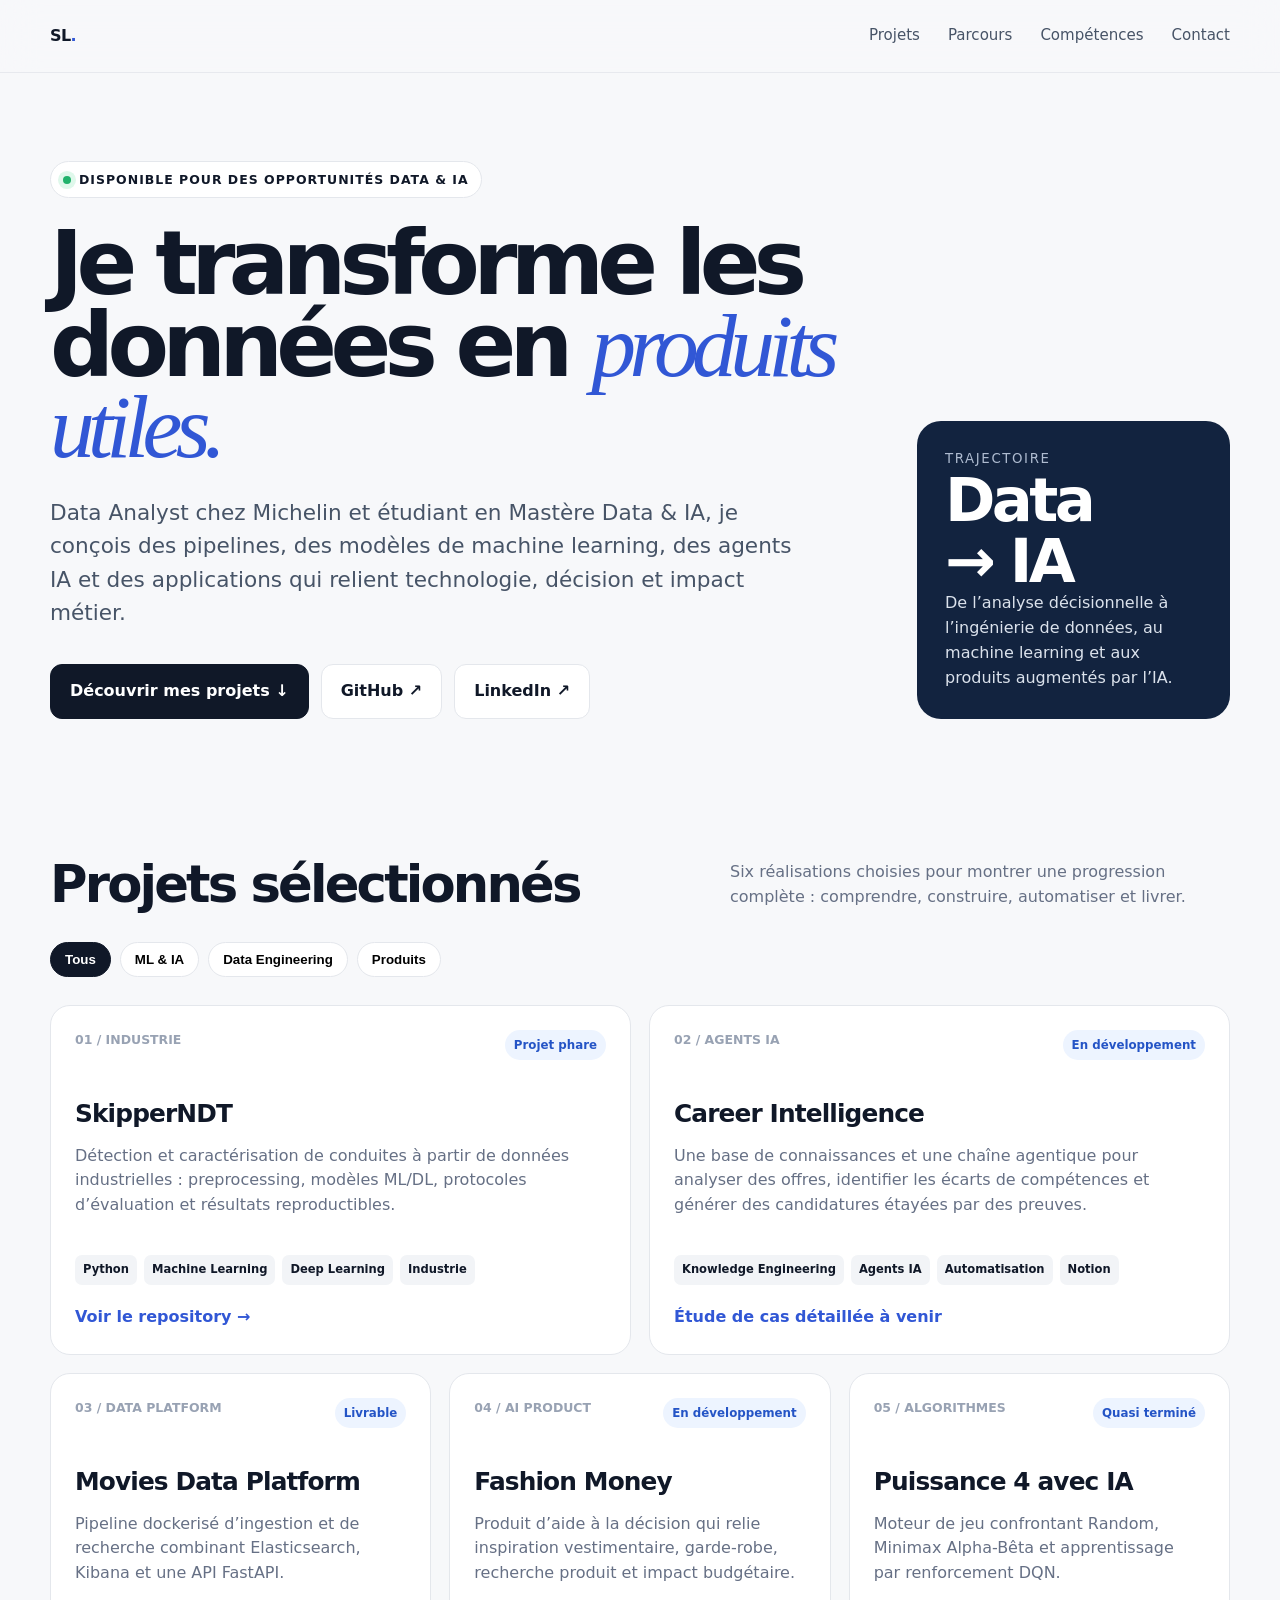
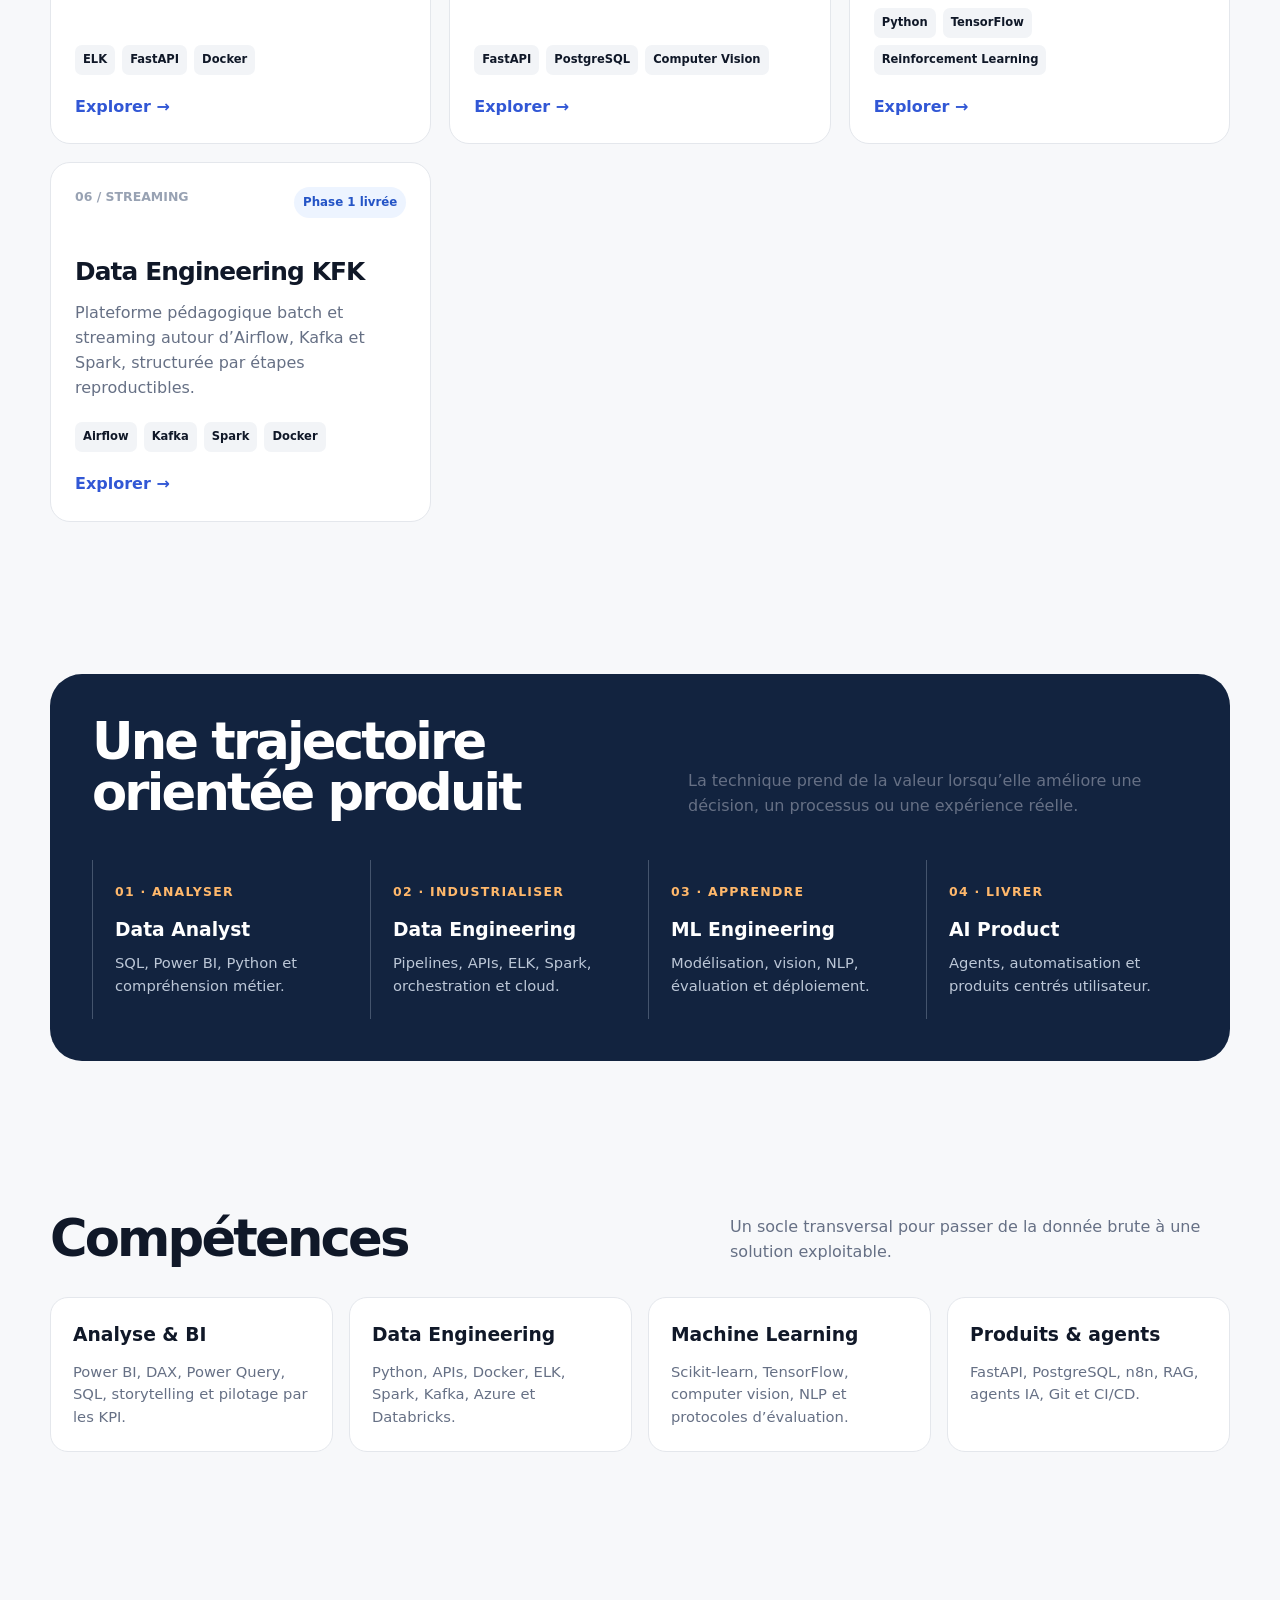
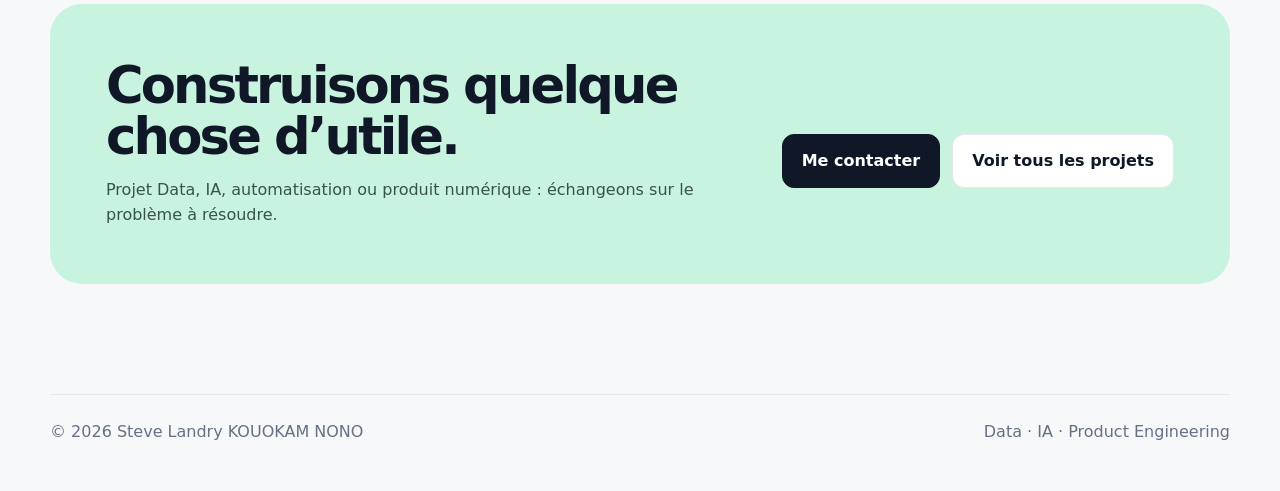
==== commit 1a3ac79a: "fix: avoid linking public visitors to a private repository" ====
--- a/index.html
+++ b/index.html
@@ -24,7 +24,7 @@
     <header class="hero"><div class="wrap hero-grid"><div><span class="eyebrow">Disponible pour des opportunités Data & IA</span><h1>Je transforme les données en <em>produits utiles.</em></h1><p class="lead">Data Analyst chez Michelin et étudiant en Mastère Data & IA, je conçois des pipelines, des modèles de machine learning, des agents IA et des applications qui relient technologie, décision et impact métier.</p><div class="actions"><a class="btn primary" href="#projets">Découvrir mes projets ↓</a><a class="btn" href="https://github.com/Steve-Landry-NONO" target="_blank" rel="noreferrer">GitHub ↗</a><a class="btn" href="https://www.linkedin.com/in/steve-landry-kouokam-nono-18b175291/" target="_blank" rel="noreferrer">LinkedIn ↗</a></div></div><aside class="fact-card"><small>Trajectoire</small><strong>Data<br>→ IA</strong><p>De l’analyse décisionnelle à l’ingénierie de données, au machine learning et aux produits augmentés par l’IA.</p></aside></div></header>
     <section id="projets"><div class="wrap"><div class="section-head"><h2>Projets sélectionnés</h2><p>Six réalisations choisies pour montrer une progression complète : comprendre, construire, automatiser et livrer.</p></div><div class="filters" aria-label="Filtrer les projets"><button class="filter active" data-filter="all">Tous</button><button class="filter" data-filter="ml">ML & IA</button><button class="filter" data-filter="data">Data Engineering</button><button class="filter" data-filter="product">Produits</button></div><div class="projects">
       <article class="project featured" data-category="ml"><div class="project-top"><span class="number">01 / INDUSTRIE</span><span class="status">Projet phare</span></div><h3>SkipperNDT</h3><p>Détection et caractérisation de conduites à partir de données industrielles : preprocessing, modèles ML/DL, protocoles d’évaluation et résultats reproductibles.</p><div class="stack"><span>Python</span><span>Machine Learning</span><span>Deep Learning</span><span>Industrie</span></div><a class="project-link" href="https://github.com/Steve-Landry-NONO/SkipperNDT" target="_blank" rel="noreferrer">Voir le repository →</a></article>
-      <article class="project featured" data-category="product ml"><div class="project-top"><span class="number">02 / AGENTS IA</span><span class="status">En développement</span></div><h3>Career Intelligence</h3><p>Une base de connaissances et une chaîne agentique pour analyser des offres, identifier les écarts de compétences et générer des candidatures étayées par des preuves.</p><div class="stack"><span>Knowledge Engineering</span><span>Agents IA</span><span>Automatisation</span><span>Notion</span></div><a class="project-link" href="https://github.com/Steve-Landry-NONO/career-knowledge-base-" target="_blank" rel="noreferrer">Voir le repository →</a></article>
+      <article class="project featured" data-category="product ml"><div class="project-top"><span class="number">02 / AGENTS IA</span><span class="status">En développement</span></div><h3>Career Intelligence</h3><p>Une base de connaissances et une chaîne agentique pour analyser des offres, identifier les écarts de compétences et générer des candidatures étayées par des preuves.</p><div class="stack"><span>Knowledge Engineering</span><span>Agents IA</span><span>Automatisation</span><span>Notion</span></div><span class="project-link">Étude de cas détaillée à venir</span></article>
       <article class="project" data-category="data"><div class="project-top"><span class="number">03 / DATA PLATFORM</span><span class="status">Livrable</span></div><h3>Movies Data Platform</h3><p>Pipeline dockerisé d’ingestion et de recherche combinant Elasticsearch, Kibana et une API FastAPI.</p><div class="stack"><span>ELK</span><span>FastAPI</span><span>Docker</span></div><a class="project-link" href="https://github.com/Steve-Landry-NONO/movies-data-platform" target="_blank" rel="noreferrer">Explorer →</a></article>
       <article class="project" data-category="product ml"><div class="project-top"><span class="number">04 / AI PRODUCT</span><span class="status">En développement</span></div><h3>Fashion Money</h3><p>Produit d’aide à la décision qui relie inspiration vestimentaire, garde-robe, recherche produit et impact budgétaire.</p><div class="stack"><span>FastAPI</span><span>PostgreSQL</span><span>Computer Vision</span></div><a class="project-link" href="https://github.com/Steve-Landry-NONO/fashion-money" target="_blank" rel="noreferrer">Explorer →</a></article>
       <article class="project" data-category="ml"><div class="project-top"><span class="number">05 / ALGORITHMES</span><span class="status">Quasi terminé</span></div><h3>Puissance 4 avec IA</h3><p>Moteur de jeu confrontant Random, Minimax Alpha-Bêta et apprentissage par renforcement DQN.</p><div class="stack"><span>Python</span><span>TensorFlow</span><span>Reinforcement Learning</span></div><a class="project-link" href="https://github.com/Steve-Landry-NONO/Puissance4_with_IA" target="_blank" rel="noreferrer">Explorer →</a></article>
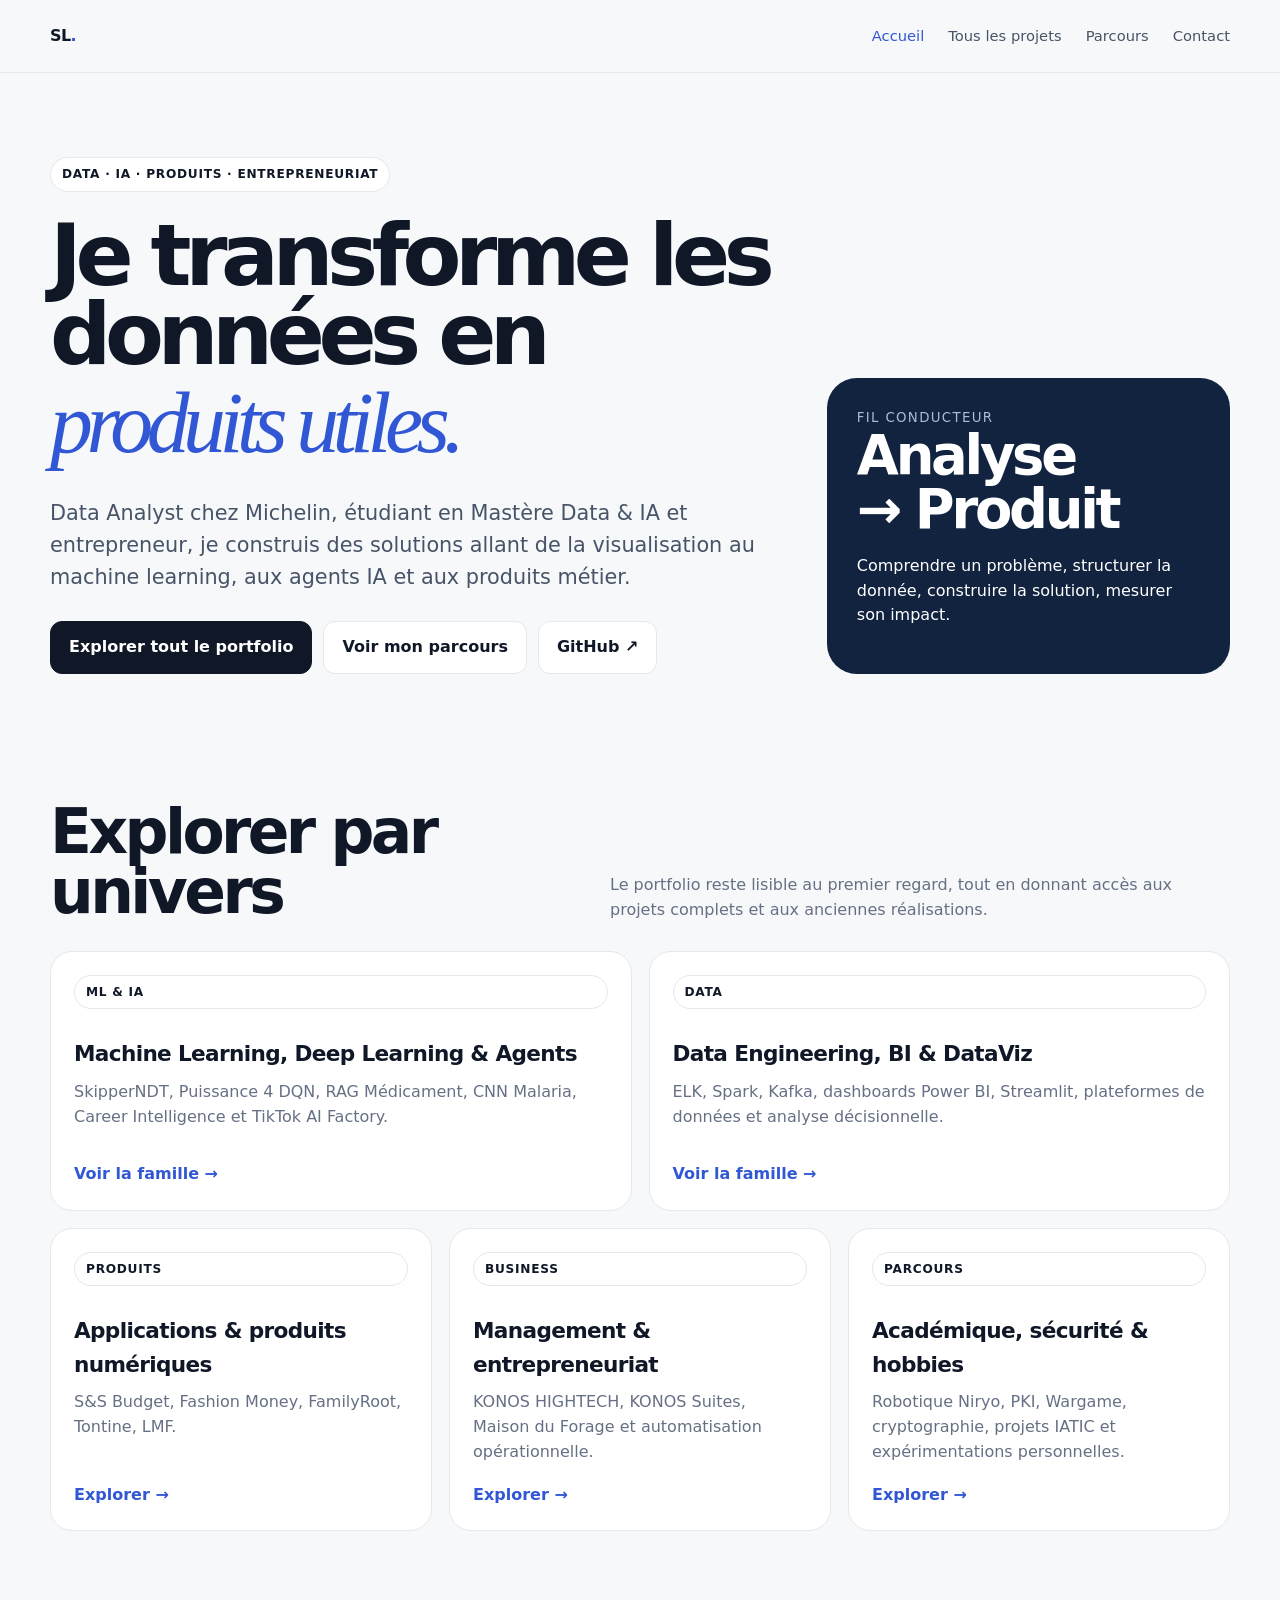
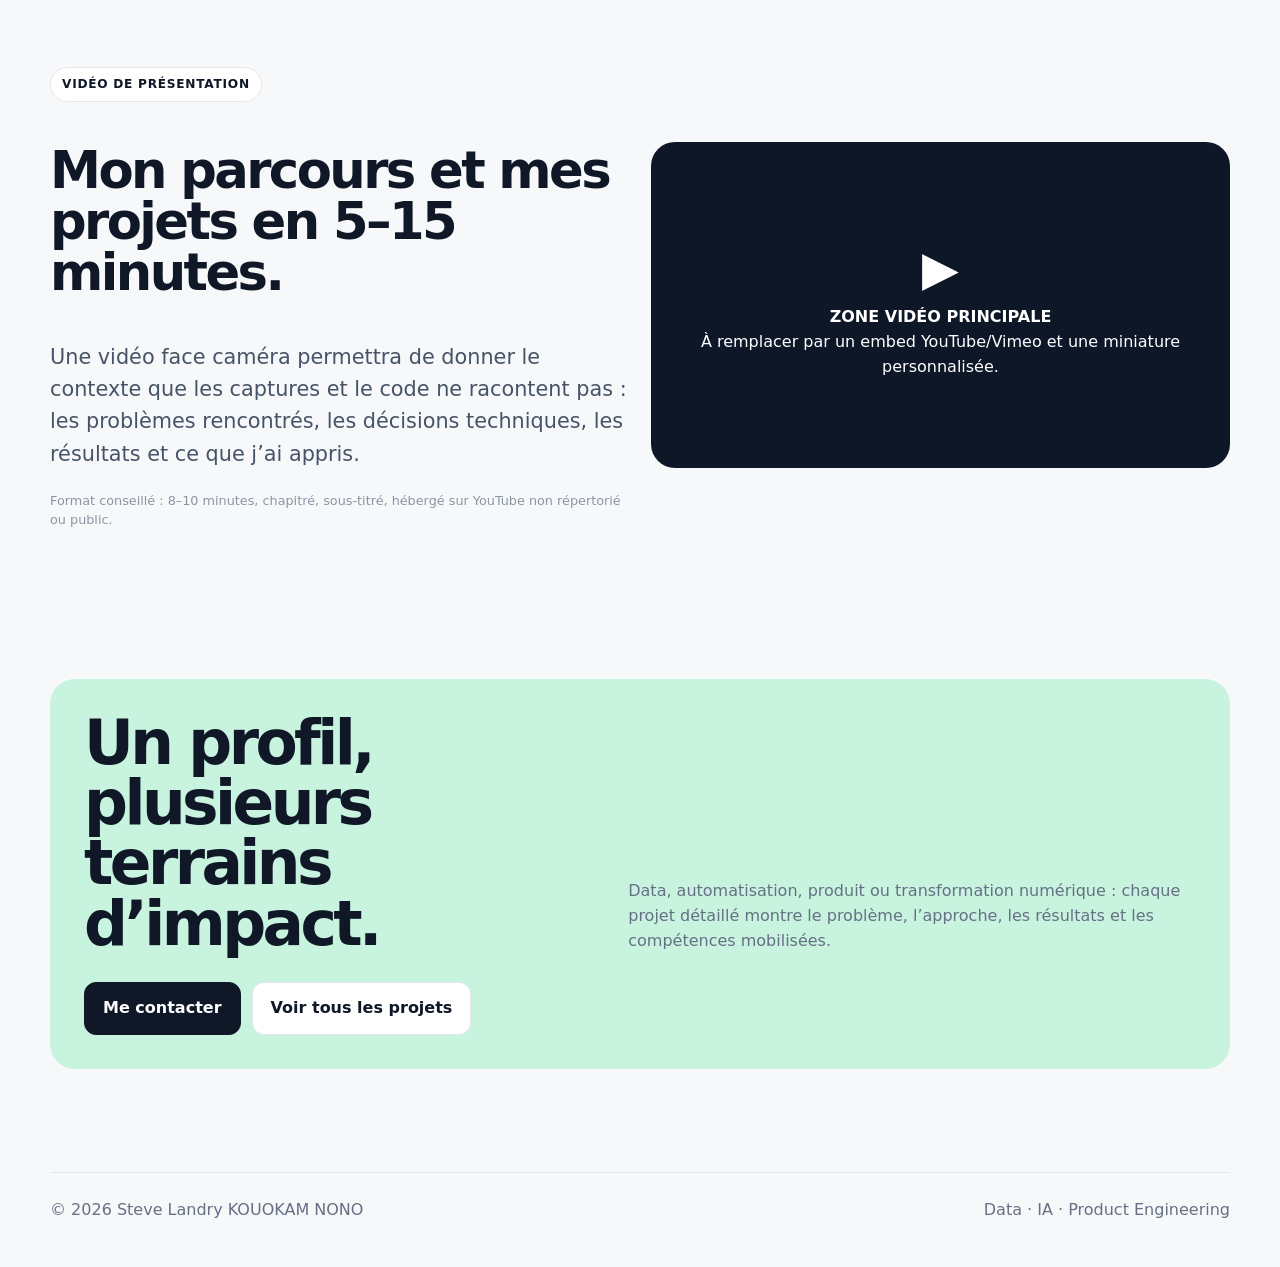
==== commit 9731ad7a: "feat: expand portfolio into a detailed multipage experience" ====
--- a/index.html
+++ b/index.html
@@ -1,40 +1,13 @@
-<!doctype html>
-<html lang="fr">
-<head>
-  <meta charset="utf-8">
-  <meta name="viewport" content="width=device-width, initial-scale=1">
-  <meta name="description" content="Portfolio de Steve Landry KOUOKAM NONO : Data, intelligence artificielle, automatisation et produits numériques.">
-  <title>Steve Landry — Data, IA & Product Engineering</title>
-  <style>
-    :root{--ink:#101828;--muted:#667085;--line:#e4e7ec;--paper:#f7f8fa;--card:#fff;--navy:#12233f;--blue:#3157d5;--mint:#c8f3df;--orange:#ffb86b;--radius:24px}
-    *{box-sizing:border-box}html{scroll-behavior:smooth}body{margin:0;background:var(--paper);color:var(--ink);font-family:Inter,ui-sans-serif,system-ui,-apple-system,BlinkMacSystemFont,"Segoe UI",sans-serif;line-height:1.55}a{color:inherit;text-decoration:none}.wrap{width:min(1180px,calc(100% - 40px));margin:auto}
-    nav{position:sticky;top:0;z-index:10;background:rgba(247,248,250,.88);backdrop-filter:blur(18px);border-bottom:1px solid rgba(228,231,236,.8)}.nav{height:72px;display:flex;align-items:center;justify-content:space-between}.brand{font-weight:850;letter-spacing:-.04em}.brand span{color:var(--blue)}.navlinks{display:flex;gap:28px;color:#475467;font-size:.94rem}.navlinks a:hover{color:var(--blue)}
-    .hero{padding:88px 0 64px}.eyebrow,.tag{display:inline-flex;align-items:center;gap:8px;border:1px solid var(--line);background:#fff;border-radius:999px;padding:8px 12px;font-size:.78rem;font-weight:750;letter-spacing:.08em;text-transform:uppercase}.eyebrow:before{content:"";width:8px;height:8px;border-radius:50%;background:#20b26b;box-shadow:0 0 0 5px #dff8eb}.hero-grid{display:grid;grid-template-columns:1.45fr .55fr;gap:42px;align-items:end}.hero h1{font-size:clamp(3.1rem,7vw,6.8rem);line-height:.91;letter-spacing:-.075em;margin:25px 0 28px;max-width:950px}.hero h1 em{font-family:Georgia,serif;font-weight:400;color:var(--blue)}.lead{font-size:clamp(1.05rem,1.8vw,1.35rem);max-width:760px;color:#475467}.actions{display:flex;flex-wrap:wrap;gap:12px;margin-top:34px}.btn{display:inline-flex;align-items:center;justify-content:center;padding:14px 19px;border-radius:12px;font-weight:750;border:1px solid var(--line);background:#fff}.btn.primary{background:var(--ink);color:#fff;border-color:var(--ink)}.btn:hover{transform:translateY(-2px);transition:.2s}.fact-card{background:var(--navy);color:#fff;border-radius:var(--radius);padding:28px;min-height:260px;display:flex;flex-direction:column;justify-content:space-between}.fact-card small{color:#aebbd0;text-transform:uppercase;letter-spacing:.12em}.fact-card strong{font-size:3.8rem;line-height:1;letter-spacing:-.06em}.fact-card p{color:#dbe2ec;margin:0}
-    section{padding:76px 0}.section-head{display:flex;justify-content:space-between;align-items:end;gap:24px;margin-bottom:32px}.section-head h2{font-size:clamp(2.1rem,4vw,4rem);letter-spacing:-.055em;line-height:1;margin:0}.section-head p{color:var(--muted);max-width:500px;margin:0}.filters{display:flex;flex-wrap:wrap;gap:9px;margin:0 0 28px}.filter{border:1px solid var(--line);background:#fff;border-radius:99px;padding:9px 14px;font-weight:650;cursor:pointer}.filter.active{background:var(--ink);color:#fff;border-color:var(--ink)}
-    .projects{display:grid;grid-template-columns:repeat(12,1fr);gap:18px}.project{grid-column:span 4;background:var(--card);border:1px solid var(--line);border-radius:20px;padding:24px;display:flex;min-height:310px;flex-direction:column;transition:.22s}.project.featured{grid-column:span 6;min-height:350px}.project:hover{transform:translateY(-5px);box-shadow:0 18px 50px rgba(16,24,40,.09)}.project-top{display:flex;justify-content:space-between;align-items:start;gap:12px}.number{font-size:.78rem;color:#98a2b3;font-weight:800}.status{font-size:.74rem;border-radius:99px;background:#edf4ff;color:#2454c6;padding:6px 9px;font-weight:750}.project h3{font-size:1.55rem;letter-spacing:-.035em;margin:35px 0 10px}.project p{color:var(--muted);margin:0 0 22px}.stack{display:flex;flex-wrap:wrap;gap:7px;margin-top:auto}.stack span{font-size:.72rem;background:#f2f4f7;border-radius:7px;padding:6px 8px;font-weight:650}.project-link{margin-top:20px;font-weight:750;color:var(--blue)}
-    .journey{background:var(--navy);color:#fff;border-radius:32px;padding:42px}.journey-grid{display:grid;grid-template-columns:repeat(4,1fr);gap:16px;margin-top:42px}.step{padding:22px;border-left:1px solid #44546d}.step b{display:block;color:var(--orange);font-size:.78rem;text-transform:uppercase;letter-spacing:.1em;margin-bottom:13px}.step h3{margin:0 0 8px}.step p{margin:0;color:#bcc7d7;font-size:.92rem}
-    .skills{display:grid;grid-template-columns:repeat(4,1fr);gap:16px}.skill{background:#fff;border:1px solid var(--line);border-radius:18px;padding:22px}.skill h3{margin:0 0 12px}.skill p{margin:0;color:var(--muted);font-size:.92rem}.cta{background:var(--mint);border-radius:32px;padding:56px;display:grid;grid-template-columns:1fr auto;gap:32px;align-items:center}.cta h2{font-size:clamp(2rem,4vw,4rem);line-height:1;letter-spacing:-.055em;margin:0 0 16px}.cta p{margin:0;color:#385348}footer{padding:34px 0 46px;color:var(--muted)}.footer{display:flex;justify-content:space-between;gap:20px;border-top:1px solid var(--line);padding-top:25px}
-    @media(max-width:900px){.hero-grid{grid-template-columns:1fr}.fact-card{min-height:200px}.project,.project.featured{grid-column:span 6}.journey-grid,.skills{grid-template-columns:repeat(2,1fr)}.cta{grid-template-columns:1fr}.navlinks{display:none}}
-    @media(max-width:620px){.wrap{width:min(100% - 26px,1180px)}.hero{padding-top:58px}.hero h1{font-size:3.4rem}.project,.project.featured{grid-column:1/-1}.journey{padding:27px}.journey-grid,.skills{grid-template-columns:1fr}.section-head,.footer{align-items:start;flex-direction:column}.cta{padding:32px}.actions .btn{width:100%}}
-  </style>
-</head>
-<body>
-  <nav><div class="wrap nav"><a class="brand" href="#top">SL<span>.</span></a><div class="navlinks"><a href="#projets">Projets</a><a href="#parcours">Parcours</a><a href="#competences">Compétences</a><a href="#contact">Contact</a></div></div></nav>
-  <main id="top">
-    <header class="hero"><div class="wrap hero-grid"><div><span class="eyebrow">Disponible pour des opportunités Data & IA</span><h1>Je transforme les données en <em>produits utiles.</em></h1><p class="lead">Data Analyst chez Michelin et étudiant en Mastère Data & IA, je conçois des pipelines, des modèles de machine learning, des agents IA et des applications qui relient technologie, décision et impact métier.</p><div class="actions"><a class="btn primary" href="#projets">Découvrir mes projets ↓</a><a class="btn" href="https://github.com/Steve-Landry-NONO" target="_blank" rel="noreferrer">GitHub ↗</a><a class="btn" href="https://www.linkedin.com/in/steve-landry-kouokam-nono-18b175291/" target="_blank" rel="noreferrer">LinkedIn ↗</a></div></div><aside class="fact-card"><small>Trajectoire</small><strong>Data<br>→ IA</strong><p>De l’analyse décisionnelle à l’ingénierie de données, au machine learning et aux produits augmentés par l’IA.</p></aside></div></header>
-    <section id="projets"><div class="wrap"><div class="section-head"><h2>Projets sélectionnés</h2><p>Six réalisations choisies pour montrer une progression complète : comprendre, construire, automatiser et livrer.</p></div><div class="filters" aria-label="Filtrer les projets"><button class="filter active" data-filter="all">Tous</button><button class="filter" data-filter="ml">ML & IA</button><button class="filter" data-filter="data">Data Engineering</button><button class="filter" data-filter="product">Produits</button></div><div class="projects">
-      <article class="project featured" data-category="ml"><div class="project-top"><span class="number">01 / INDUSTRIE</span><span class="status">Projet phare</span></div><h3>SkipperNDT</h3><p>Détection et caractérisation de conduites à partir de données industrielles : preprocessing, modèles ML/DL, protocoles d’évaluation et résultats reproductibles.</p><div class="stack"><span>Python</span><span>Machine Learning</span><span>Deep Learning</span><span>Industrie</span></div><a class="project-link" href="https://github.com/Steve-Landry-NONO/SkipperNDT" target="_blank" rel="noreferrer">Voir le repository →</a></article>
-      <article class="project featured" data-category="product ml"><div class="project-top"><span class="number">02 / AGENTS IA</span><span class="status">En développement</span></div><h3>Career Intelligence</h3><p>Une base de connaissances et une chaîne agentique pour analyser des offres, identifier les écarts de compétences et générer des candidatures étayées par des preuves.</p><div class="stack"><span>Knowledge Engineering</span><span>Agents IA</span><span>Automatisation</span><span>Notion</span></div><span class="project-link">Étude de cas détaillée à venir</span></article>
-      <article class="project" data-category="data"><div class="project-top"><span class="number">03 / DATA PLATFORM</span><span class="status">Livrable</span></div><h3>Movies Data Platform</h3><p>Pipeline dockerisé d’ingestion et de recherche combinant Elasticsearch, Kibana et une API FastAPI.</p><div class="stack"><span>ELK</span><span>FastAPI</span><span>Docker</span></div><a class="project-link" href="https://github.com/Steve-Landry-NONO/movies-data-platform" target="_blank" rel="noreferrer">Explorer →</a></article>
-      <article class="project" data-category="product ml"><div class="project-top"><span class="number">04 / AI PRODUCT</span><span class="status">En développement</span></div><h3>Fashion Money</h3><p>Produit d’aide à la décision qui relie inspiration vestimentaire, garde-robe, recherche produit et impact budgétaire.</p><div class="stack"><span>FastAPI</span><span>PostgreSQL</span><span>Computer Vision</span></div><a class="project-link" href="https://github.com/Steve-Landry-NONO/fashion-money" target="_blank" rel="noreferrer">Explorer →</a></article>
-      <article class="project" data-category="ml"><div class="project-top"><span class="number">05 / ALGORITHMES</span><span class="status">Quasi terminé</span></div><h3>Puissance 4 avec IA</h3><p>Moteur de jeu confrontant Random, Minimax Alpha-Bêta et apprentissage par renforcement DQN.</p><div class="stack"><span>Python</span><span>TensorFlow</span><span>Reinforcement Learning</span></div><a class="project-link" href="https://github.com/Steve-Landry-NONO/Puissance4_with_IA" target="_blank" rel="noreferrer">Explorer →</a></article>
-      <article class="project" data-category="data"><div class="project-top"><span class="number">06 / STREAMING</span><span class="status">Phase 1 livrée</span></div><h3>Data Engineering KFK</h3><p>Plateforme pédagogique batch et streaming autour d’Airflow, Kafka et Spark, structurée par étapes reproductibles.</p><div class="stack"><span>Airflow</span><span>Kafka</span><span>Spark</span><span>Docker</span></div><a class="project-link" href="https://github.com/Steve-Landry-NONO/cours_hetic_groupeKFK" target="_blank" rel="noreferrer">Explorer →</a></article>
-    </div></div></section>
-    <section id="parcours"><div class="wrap journey"><div class="section-head"><h2>Une trajectoire orientée produit</h2><p>La technique prend de la valeur lorsqu’elle améliore une décision, un processus ou une expérience réelle.</p></div><div class="journey-grid"><div class="step"><b>01 · Analyser</b><h3>Data Analyst</h3><p>SQL, Power BI, Python et compréhension métier.</p></div><div class="step"><b>02 · Industrialiser</b><h3>Data Engineering</h3><p>Pipelines, APIs, ELK, Spark, orchestration et cloud.</p></div><div class="step"><b>03 · Apprendre</b><h3>ML Engineering</h3><p>Modélisation, vision, NLP, évaluation et déploiement.</p></div><div class="step"><b>04 · Livrer</b><h3>AI Product</h3><p>Agents, automatisation et produits centrés utilisateur.</p></div></div></div></section>
-    <section id="competences"><div class="wrap"><div class="section-head"><h2>Compétences</h2><p>Un socle transversal pour passer de la donnée brute à une solution exploitable.</p></div><div class="skills"><article class="skill"><h3>Analyse & BI</h3><p>Power BI, DAX, Power Query, SQL, storytelling et pilotage par les KPI.</p></article><article class="skill"><h3>Data Engineering</h3><p>Python, APIs, Docker, ELK, Spark, Kafka, Azure et Databricks.</p></article><article class="skill"><h3>Machine Learning</h3><p>Scikit-learn, TensorFlow, computer vision, NLP et protocoles d’évaluation.</p></article><article class="skill"><h3>Produits & agents</h3><p>FastAPI, PostgreSQL, n8n, RAG, agents IA, Git et CI/CD.</p></article></div></div></section>
-    <section id="contact"><div class="wrap cta"><div><h2>Construisons quelque chose d’utile.</h2><p>Projet Data, IA, automatisation ou produit numérique : échangeons sur le problème à résoudre.</p></div><div class="actions"><a class="btn primary" href="mailto:nonostevelandry@gmail.com">Me contacter</a><a class="btn" href="https://github.com/Steve-Landry-NONO" target="_blank" rel="noreferrer">Voir tous les projets</a></div></div></section>
-  </main>
-  <footer><div class="wrap footer"><span>© 2026 Steve Landry KOUOKAM NONO</span><span>Data · IA · Product Engineering</span></div></footer>
-  <script>const buttons=document.querySelectorAll('.filter'),cards=document.querySelectorAll('.project');buttons.forEach(button=>button.addEventListener('click',()=>{buttons.forEach(b=>b.classList.remove('active'));button.classList.add('active');const f=button.dataset.filter;cards.forEach(card=>{card.style.display=f==='all'||card.dataset.category.includes(f)?'flex':'none'})}));</script>
-</body>
-</html>
+<!doctype html><html lang="fr"><head><meta charset="utf-8"><meta name="viewport" content="width=device-width,initial-scale=1"><meta name="description" content="Portfolio Data, IA, produit et entrepreneuriat de Steve Landry KOUOKAM NONO"><title>Steve Landry — Data, IA & Product Engineering</title><link rel="stylesheet" href="assets/styles.css"></head><body>
+<header class="nav-shell"><nav class="wrap"><a class="brand" href="index.html">SL<i>.</i></a><div class="navlinks"><a class="active" href="index.html">Accueil</a><a href="projects.html">Tous les projets</a><a href="about.html">Parcours</a><a href="#contact">Contact</a></div></nav></header>
+<main><section class="hero"><div class="wrap hero-grid"><div><span class="eyebrow">Data · IA · Produits · Entrepreneuriat</span><h1>Je transforme les données en <em>produits utiles.</em></h1><p class="lead">Data Analyst chez Michelin, étudiant en Mastère Data & IA et entrepreneur, je construis des solutions allant de la visualisation au machine learning, aux agents IA et aux produits métier.</p><div class="actions"><a class="btn primary" href="projects.html">Explorer tout le portfolio</a><a class="btn" href="about.html">Voir mon parcours</a><a class="btn" href="https://github.com/Steve-Landry-NONO" target="_blank" rel="noreferrer">GitHub ↗</a></div></div><aside class="hero-card"><small>Fil conducteur</small><strong>Analyse<br>→ Produit</strong><p>Comprendre un problème, structurer la donnée, construire la solution, mesurer son impact.</p></aside></div></section>
+<section><div class="wrap"><div class="section-head"><h2>Explorer par univers</h2><p>Le portfolio reste lisible au premier regard, tout en donnant accès aux projets complets et aux anciennes réalisations.</p></div><div class="grid">
+<a class="card wide" href="ml-ai.html"><span class="pill">ML & IA</span><h3>Machine Learning, Deep Learning & Agents</h3><p>SkipperNDT, Puissance 4 DQN, RAG Médicament, CNN Malaria, Career Intelligence et TikTok AI Factory.</p><span class="link">Voir la famille →</span></a>
+<a class="card wide" href="data.html"><span class="pill">Data</span><h3>Data Engineering, BI & DataViz</h3><p>ELK, Spark, Kafka, dashboards Power BI, Streamlit, plateformes de données et analyse décisionnelle.</p><span class="link">Voir la famille →</span></a>
+<a class="card" href="products.html"><span class="pill">Produits</span><h3>Applications & produits numériques</h3><p>S&S Budget, Fashion Money, FamilyRoot, Tontine, LMF.</p><span class="link">Explorer →</span></a>
+<a class="card" href="business.html"><span class="pill">Business</span><h3>Management & entrepreneuriat</h3><p>KONOS HIGHTECH, KONOS Suites, Maison du Forage et automatisation opérationnelle.</p><span class="link">Explorer →</span></a>
+<a class="card" href="academic.html"><span class="pill">Parcours</span><h3>Académique, sécurité & hobbies</h3><p>Robotique Niryo, PKI, Wargame, cryptographie, projets IATIC et expérimentations personnelles.</p><span class="link">Explorer →</span></a>
+</div></div></section>
+<section><div class="wrap split"><div><span class="eyebrow">Vidéo de présentation</span><h2 style="font-size:clamp(2.2rem,4vw,4rem);line-height:1;letter-spacing:-.05em">Mon parcours et mes projets en 5–15 minutes.</h2><p class="lead">Une vidéo face caméra permettra de donner le contexte que les captures et le code ne racontent pas : les problèmes rencontrés, les décisions techniques, les résultats et ce que j’ai appris.</p><p class="placeholder-note">Format conseillé : 8–10 minutes, chapitré, sous-titré, hébergé sur YouTube non répertorié ou public.</p></div><div class="video-slot"><div><span>▶</span><strong>ZONE VIDÉO PRINCIPALE</strong><br>À remplacer par un embed YouTube/Vimeo et une miniature personnalisée.</div></div></div></section>
+<section id="contact"><div class="wrap callout"><div class="section-head"><h2>Un profil, plusieurs terrains d’impact.</h2><p>Data, automatisation, produit ou transformation numérique : chaque projet détaillé montre le problème, l’approche, les résultats et les compétences mobilisées.</p></div><div class="actions"><a class="btn primary" href="mailto:nonostevelandry@gmail.com">Me contacter</a><a class="btn" href="projects.html">Voir tous les projets</a></div></div></section></main>
+<footer><div class="wrap footer"><span>© <span data-year></span> Steve Landry KOUOKAM NONO</span><span>Data · IA · Product Engineering</span></div></footer><script src="assets/site.js"></script></body></html>
--- a/assets/styles.css
+++ b/assets/styles.css
@@ -0,0 +1,3 @@
+:root{--ink:#101828;--muted:#667085;--line:#e4e7ec;--paper:#f7f8fa;--card:#fff;--navy:#12233f;--blue:#3157d5;--mint:#c8f3df;--orange:#ffb86b;--radius:22px}*{box-sizing:border-box}html{scroll-behavior:smooth}body{margin:0;background:var(--paper);color:var(--ink);font:16px/1.55 Inter,ui-sans-serif,system-ui,-apple-system,"Segoe UI",sans-serif}a{color:inherit;text-decoration:none}img{max-width:100%;display:block}.wrap{width:min(1180px,calc(100% - 40px));margin:auto}.nav-shell{position:sticky;top:0;z-index:20;background:rgba(247,248,250,.9);backdrop-filter:blur(18px);border-bottom:1px solid var(--line)}nav{height:72px;display:flex;align-items:center;justify-content:space-between}.brand{font-weight:900;letter-spacing:-.04em}.brand i{color:var(--blue);font-style:normal}.navlinks{display:flex;gap:24px;color:#475467;font-size:.92rem}.navlinks a:hover,.navlinks .active{color:var(--blue)}.hero{padding:84px 0 60px}.hero-grid{display:grid;grid-template-columns:1.3fr .7fr;gap:28px;align-items:end}.eyebrow,.pill{display:inline-flex;border:1px solid var(--line);background:#fff;border-radius:999px;padding:7px 11px;font-size:.76rem;font-weight:800;letter-spacing:.06em;text-transform:uppercase}.hero h1{font-size:clamp(3rem,6.7vw,6.4rem);line-height:.92;letter-spacing:-.075em;margin:24px 0}.hero h1 em{font:400 italic 1em Georgia;color:var(--blue)}.lead{font-size:clamp(1.02rem,1.8vw,1.3rem);color:#475467;max-width:790px}.hero-card,.dark{background:var(--navy);color:#fff;border-radius:30px;padding:30px}.hero-card{min-height:280px;display:flex;flex-direction:column;justify-content:space-between}.hero-card small{color:#aebbd0;text-transform:uppercase;letter-spacing:.1em}.hero-card strong{font-size:3.4rem;line-height:1;letter-spacing:-.06em}.actions{display:flex;flex-wrap:wrap;gap:11px;margin-top:28px}.btn{display:inline-flex;align-items:center;justify-content:center;padding:13px 18px;border:1px solid var(--line);background:#fff;border-radius:12px;font-weight:760}.btn.primary{background:var(--ink);border-color:var(--ink);color:#fff}.btn:hover{transform:translateY(-2px)}section{padding:68px 0}.section-head{display:flex;justify-content:space-between;align-items:end;gap:30px;margin-bottom:28px}.section-head h2,.page-head h1{font-size:clamp(2.2rem,4.8vw,4.6rem);line-height:.98;letter-spacing:-.058em;margin:0}.section-head p,.page-head p{max-width:620px;color:var(--muted);margin:0}.grid{display:grid;grid-template-columns:repeat(12,1fr);gap:17px}.card{grid-column:span 4;background:#fff;border:1px solid var(--line);border-radius:var(--radius);padding:23px;display:flex;flex-direction:column;min-height:260px}.card.wide{grid-column:span 6}.card h3{font-size:1.35rem;letter-spacing:-.03em;margin:28px 0 9px}.card p{color:var(--muted);margin:0 0 18px}.card .link{color:var(--blue);font-weight:760;margin-top:auto}.card:hover{transform:translateY(-4px);box-shadow:0 18px 40px rgba(16,24,40,.08)}.tags{display:flex;flex-wrap:wrap;gap:6px;margin-top:auto}.tags span{font-size:.72rem;background:#f2f4f7;border-radius:7px;padding:5px 7px;font-weight:650}.visual-slot{border:2px dashed #b8c0cf;border-radius:20px;background:linear-gradient(135deg,#fff,#eef1f6);min-height:250px;padding:24px;display:flex;align-items:center;justify-content:center;text-align:center;color:#788396}.visual-slot strong{display:block;color:#475467;margin-bottom:8px}.video-slot{aspect-ratio:16/9;background:#0d1728;color:#fff;border-radius:24px;display:grid;place-items:center;text-align:center;padding:30px}.video-slot span{font-size:3rem;display:block}.split{display:grid;grid-template-columns:1fr 1fr;gap:22px;align-items:center}.timeline{display:grid;gap:13px}.timeline article{background:#fff;border:1px solid var(--line);border-radius:16px;padding:20px;display:grid;grid-template-columns:130px 1fr;gap:18px}.timeline time{font-weight:800;color:var(--blue)}.timeline h3{margin:0 0 5px}.timeline p{margin:0;color:var(--muted)}.page-head{padding:70px 0 35px}.family-nav{display:flex;flex-wrap:wrap;gap:8px;margin-top:24px}.family-nav a{border:1px solid var(--line);background:#fff;border-radius:99px;padding:9px 13px;font-size:.85rem;font-weight:700}.family-nav a:hover{background:var(--ink);color:#fff}.project-row{display:grid;grid-template-columns:1fr 1.4fr;gap:22px;background:#fff;border:1px solid var(--line);border-radius:24px;padding:22px;margin-bottom:18px}.project-row h2{font-size:1.8rem;margin:8px 0}.project-row p{color:var(--muted)}.detail-layout{display:grid;grid-template-columns:1.25fr .75fr;gap:24px}.detail-block{background:#fff;border:1px solid var(--line);border-radius:20px;padding:24px;margin-bottom:16px}.detail-block h2{margin-top:0}.callout{background:var(--mint);border-radius:25px;padding:34px}.placeholder-note{font-size:.8rem;color:#8b95a5;margin-top:10px}footer{padding:35px 0 45px;color:var(--muted)}.footer{border-top:1px solid var(--line);padding-top:25px;display:flex;justify-content:space-between;gap:20px}
+@media(max-width:900px){.navlinks{display:none}.hero-grid,.split,.detail-layout,.project-row{grid-template-columns:1fr}.card,.card.wide{grid-column:span 6}.timeline article{grid-template-columns:1fr}.hero-card{min-height:210px}}
+@media(max-width:620px){.wrap{width:calc(100% - 26px)}.hero{padding-top:52px}.hero h1{font-size:3.3rem}.card,.card.wide{grid-column:1/-1}.section-head,.footer{align-items:start;flex-direction:column}.actions .btn{width:100%}}
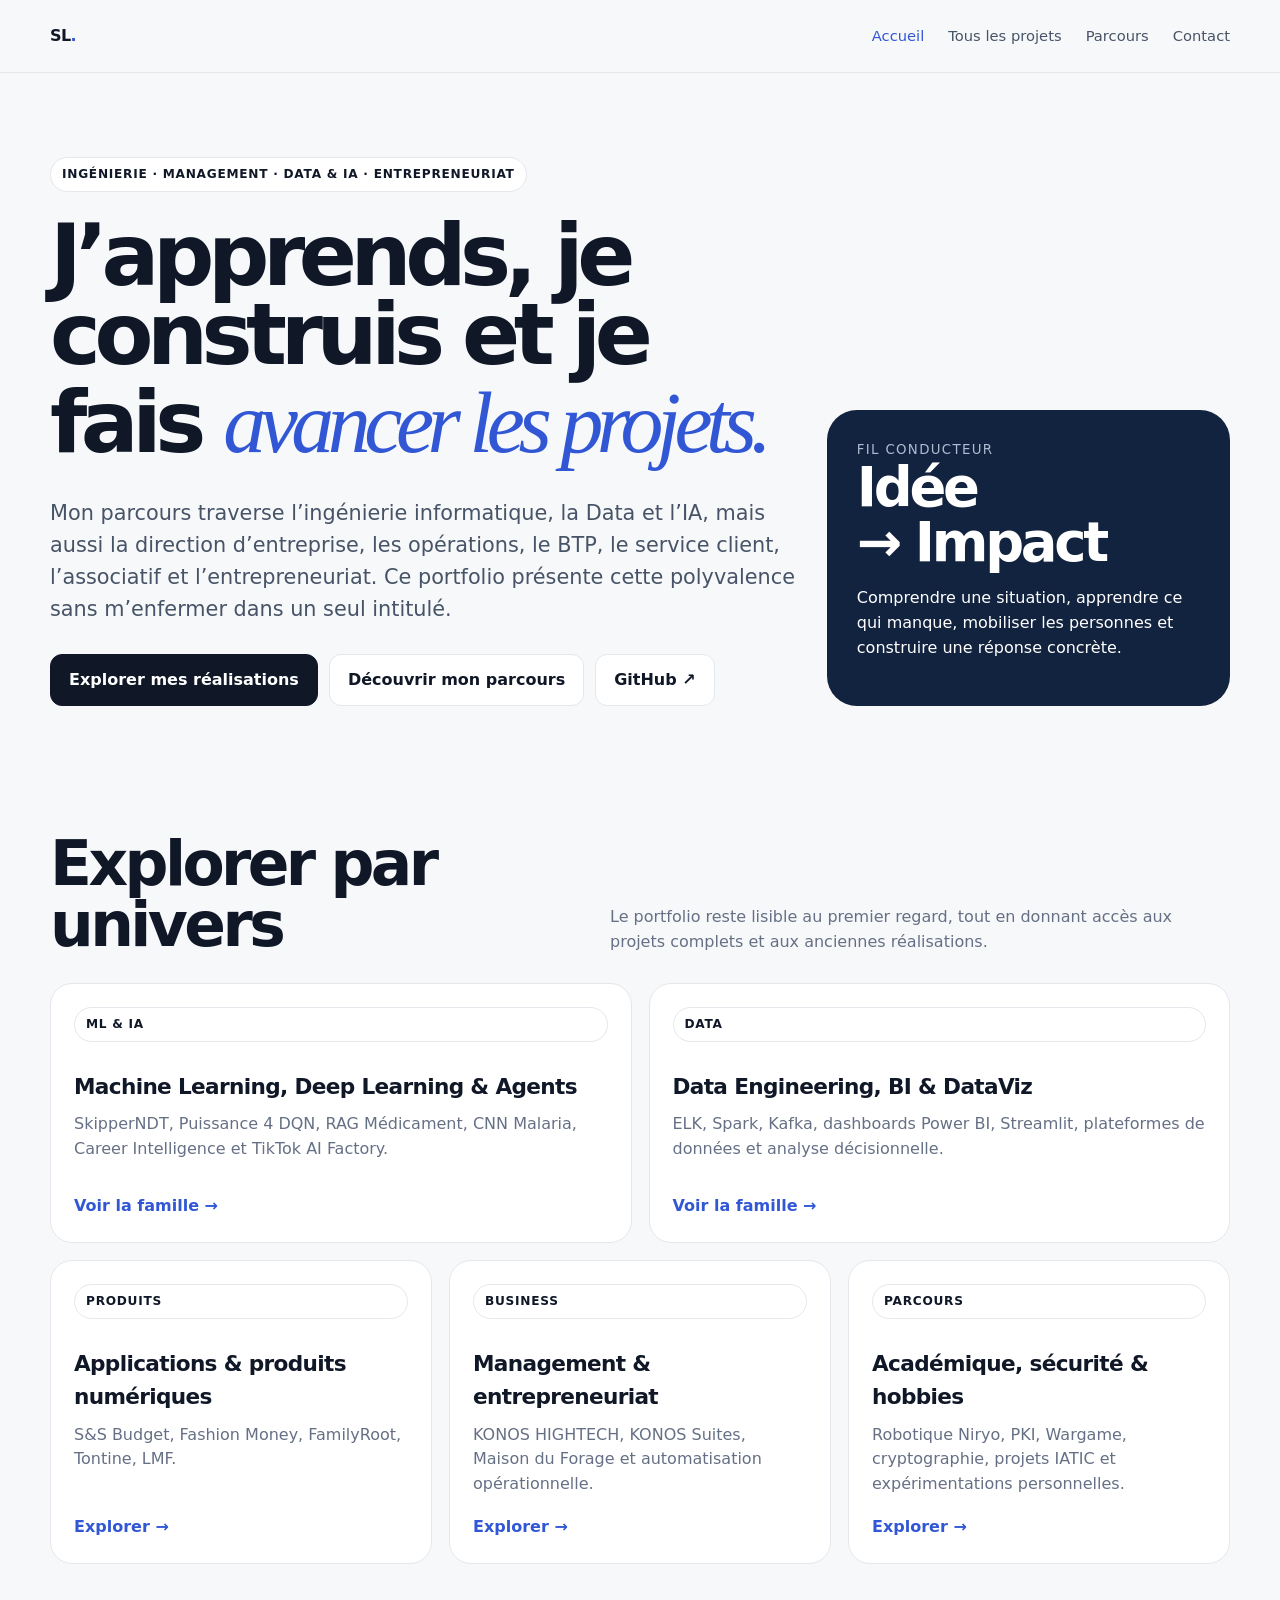
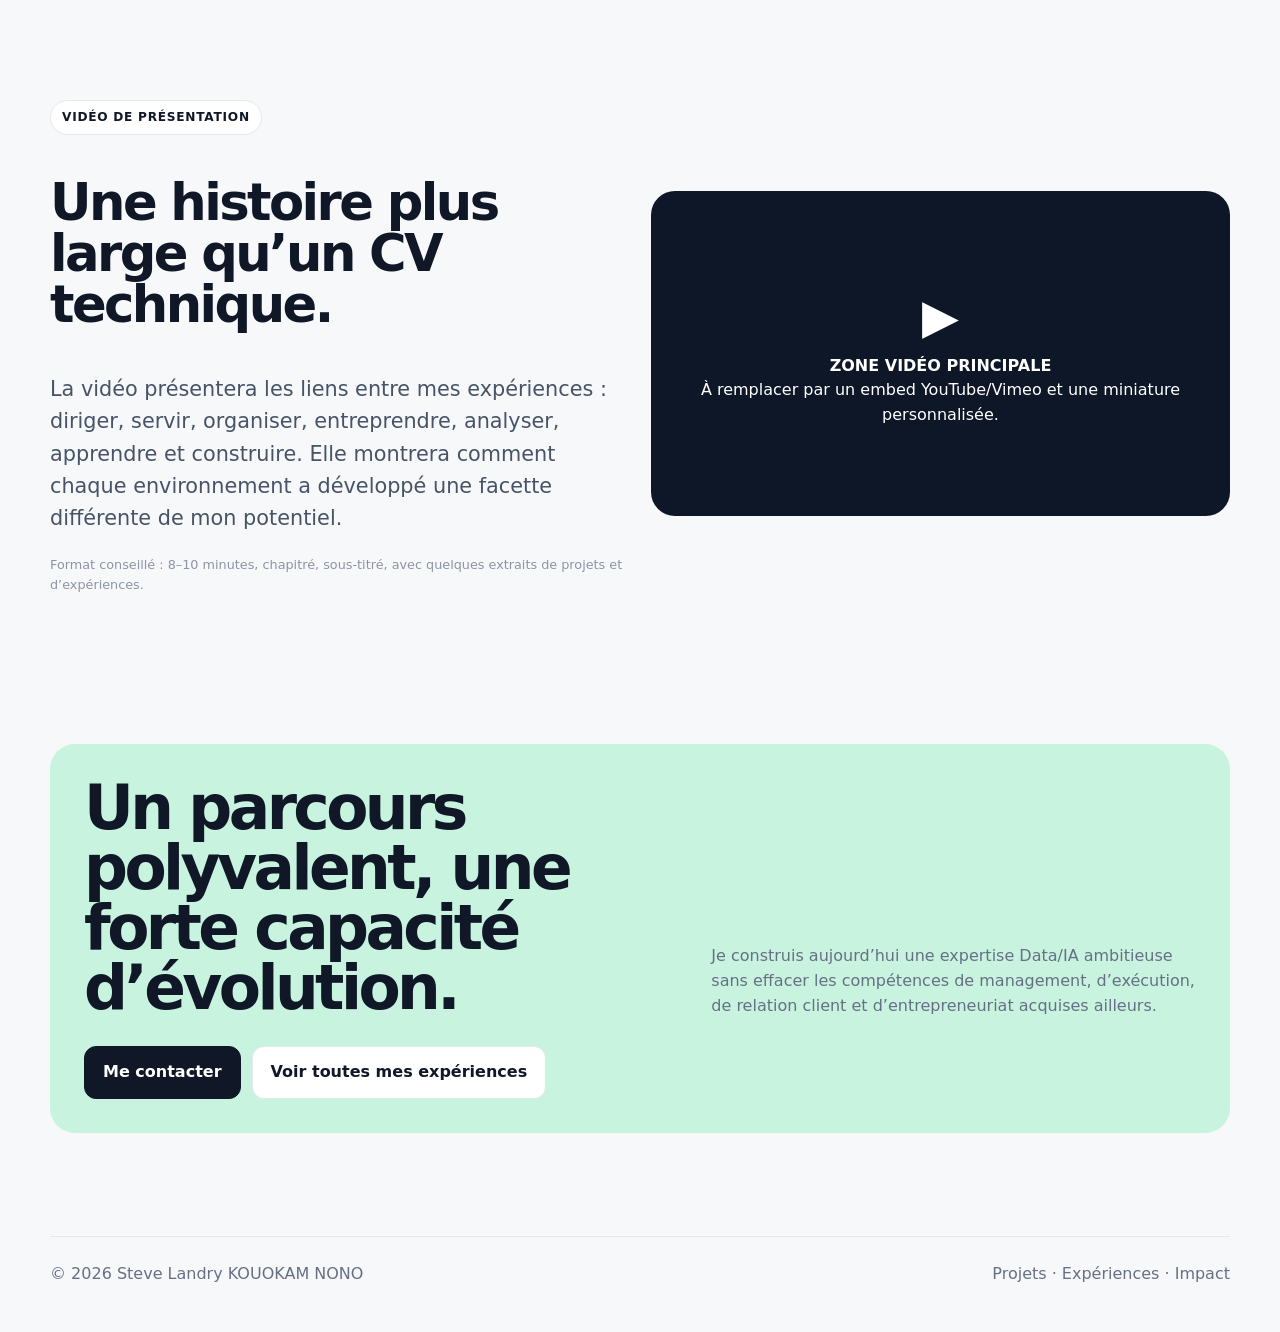
==== commit cbb4946a: "refactor: present a broader multidisciplinary identity" ====
--- a/index.html
+++ b/index.html
@@ -1,6 +1,6 @@
-<!doctype html><html lang="fr"><head><meta charset="utf-8"><meta name="viewport" content="width=device-width,initial-scale=1"><meta name="description" content="Portfolio Data, IA, produit et entrepreneuriat de Steve Landry KOUOKAM NONO"><title>Steve Landry — Data, IA & Product Engineering</title><link rel="stylesheet" href="assets/styles.css"></head><body>
+<!doctype html><html lang="fr"><head><meta charset="utf-8"><meta name="viewport" content="width=device-width,initial-scale=1"><meta name="description" content="Projets, expériences, compétences et parcours de Steve Landry KOUOKAM NONO"><title>Steve Landry — Projets, expériences & impact</title><link rel="stylesheet" href="assets/styles.css"></head><body>
 <header class="nav-shell"><nav class="wrap"><a class="brand" href="index.html">SL<i>.</i></a><div class="navlinks"><a class="active" href="index.html">Accueil</a><a href="projects.html">Tous les projets</a><a href="about.html">Parcours</a><a href="#contact">Contact</a></div></nav></header>
-<main><section class="hero"><div class="wrap hero-grid"><div><span class="eyebrow">Data · IA · Produits · Entrepreneuriat</span><h1>Je transforme les données en <em>produits utiles.</em></h1><p class="lead">Data Analyst chez Michelin, étudiant en Mastère Data & IA et entrepreneur, je construis des solutions allant de la visualisation au machine learning, aux agents IA et aux produits métier.</p><div class="actions"><a class="btn primary" href="projects.html">Explorer tout le portfolio</a><a class="btn" href="about.html">Voir mon parcours</a><a class="btn" href="https://github.com/Steve-Landry-NONO" target="_blank" rel="noreferrer">GitHub ↗</a></div></div><aside class="hero-card"><small>Fil conducteur</small><strong>Analyse<br>→ Produit</strong><p>Comprendre un problème, structurer la donnée, construire la solution, mesurer son impact.</p></aside></div></section>
+<main><section class="hero"><div class="wrap hero-grid"><div><span class="eyebrow">Ingénierie · Management · Data & IA · Entrepreneuriat</span><h1>J’apprends, je construis et je fais <em>avancer les projets.</em></h1><p class="lead">Mon parcours traverse l’ingénierie informatique, la Data et l’IA, mais aussi la direction d’entreprise, les opérations, le BTP, le service client, l’associatif et l’entrepreneuriat. Ce portfolio présente cette polyvalence sans m’enfermer dans un seul intitulé.</p><div class="actions"><a class="btn primary" href="projects.html">Explorer mes réalisations</a><a class="btn" href="about.html">Découvrir mon parcours</a><a class="btn" href="https://github.com/Steve-Landry-NONO" target="_blank" rel="noreferrer">GitHub ↗</a></div></div><aside class="hero-card"><small>Fil conducteur</small><strong>Idée<br>→ Impact</strong><p>Comprendre une situation, apprendre ce qui manque, mobiliser les personnes et construire une réponse concrète.</p></aside></div></section>
 <section><div class="wrap"><div class="section-head"><h2>Explorer par univers</h2><p>Le portfolio reste lisible au premier regard, tout en donnant accès aux projets complets et aux anciennes réalisations.</p></div><div class="grid">
 <a class="card wide" href="ml-ai.html"><span class="pill">ML & IA</span><h3>Machine Learning, Deep Learning & Agents</h3><p>SkipperNDT, Puissance 4 DQN, RAG Médicament, CNN Malaria, Career Intelligence et TikTok AI Factory.</p><span class="link">Voir la famille →</span></a>
 <a class="card wide" href="data.html"><span class="pill">Data</span><h3>Data Engineering, BI & DataViz</h3><p>ELK, Spark, Kafka, dashboards Power BI, Streamlit, plateformes de données et analyse décisionnelle.</p><span class="link">Voir la famille →</span></a>
@@ -8,6 +8,6 @@
 <a class="card" href="business.html"><span class="pill">Business</span><h3>Management & entrepreneuriat</h3><p>KONOS HIGHTECH, KONOS Suites, Maison du Forage et automatisation opérationnelle.</p><span class="link">Explorer →</span></a>
 <a class="card" href="academic.html"><span class="pill">Parcours</span><h3>Académique, sécurité & hobbies</h3><p>Robotique Niryo, PKI, Wargame, cryptographie, projets IATIC et expérimentations personnelles.</p><span class="link">Explorer →</span></a>
 </div></div></section>
-<section><div class="wrap split"><div><span class="eyebrow">Vidéo de présentation</span><h2 style="font-size:clamp(2.2rem,4vw,4rem);line-height:1;letter-spacing:-.05em">Mon parcours et mes projets en 5–15 minutes.</h2><p class="lead">Une vidéo face caméra permettra de donner le contexte que les captures et le code ne racontent pas : les problèmes rencontrés, les décisions techniques, les résultats et ce que j’ai appris.</p><p class="placeholder-note">Format conseillé : 8–10 minutes, chapitré, sous-titré, hébergé sur YouTube non répertorié ou public.</p></div><div class="video-slot"><div><span>▶</span><strong>ZONE VIDÉO PRINCIPALE</strong><br>À remplacer par un embed YouTube/Vimeo et une miniature personnalisée.</div></div></div></section>
-<section id="contact"><div class="wrap callout"><div class="section-head"><h2>Un profil, plusieurs terrains d’impact.</h2><p>Data, automatisation, produit ou transformation numérique : chaque projet détaillé montre le problème, l’approche, les résultats et les compétences mobilisées.</p></div><div class="actions"><a class="btn primary" href="mailto:nonostevelandry@gmail.com">Me contacter</a><a class="btn" href="projects.html">Voir tous les projets</a></div></div></section></main>
-<footer><div class="wrap footer"><span>© <span data-year></span> Steve Landry KOUOKAM NONO</span><span>Data · IA · Product Engineering</span></div></footer><script src="assets/site.js"></script></body></html>
+<section><div class="wrap split"><div><span class="eyebrow">Vidéo de présentation</span><h2 style="font-size:clamp(2.2rem,4vw,4rem);line-height:1;letter-spacing:-.05em">Une histoire plus large qu’un CV technique.</h2><p class="lead">La vidéo présentera les liens entre mes expériences : diriger, servir, organiser, entreprendre, analyser, apprendre et construire. Elle montrera comment chaque environnement a développé une facette différente de mon potentiel.</p><p class="placeholder-note">Format conseillé : 8–10 minutes, chapitré, sous-titré, avec quelques extraits de projets et d’expériences.</p></div><div class="video-slot"><div><span>▶</span><strong>ZONE VIDÉO PRINCIPALE</strong><br>À remplacer par un embed YouTube/Vimeo et une miniature personnalisée.</div></div></div></section>
+<section id="contact"><div class="wrap callout"><div class="section-head"><h2>Un parcours polyvalent, une forte capacité d’évolution.</h2><p>Je construis aujourd’hui une expertise Data/IA ambitieuse sans effacer les compétences de management, d’exécution, de relation client et d’entrepreneuriat acquises ailleurs.</p></div><div class="actions"><a class="btn primary" href="mailto:nonostevelandry@gmail.com">Me contacter</a><a class="btn" href="about.html">Voir toutes mes expériences</a></div></div></section></main>
+<footer><div class="wrap footer"><span>© <span data-year></span> Steve Landry KOUOKAM NONO</span><span>Projets · Expériences · Impact</span></div></footer><script src="assets/site.js"></script></body></html>
